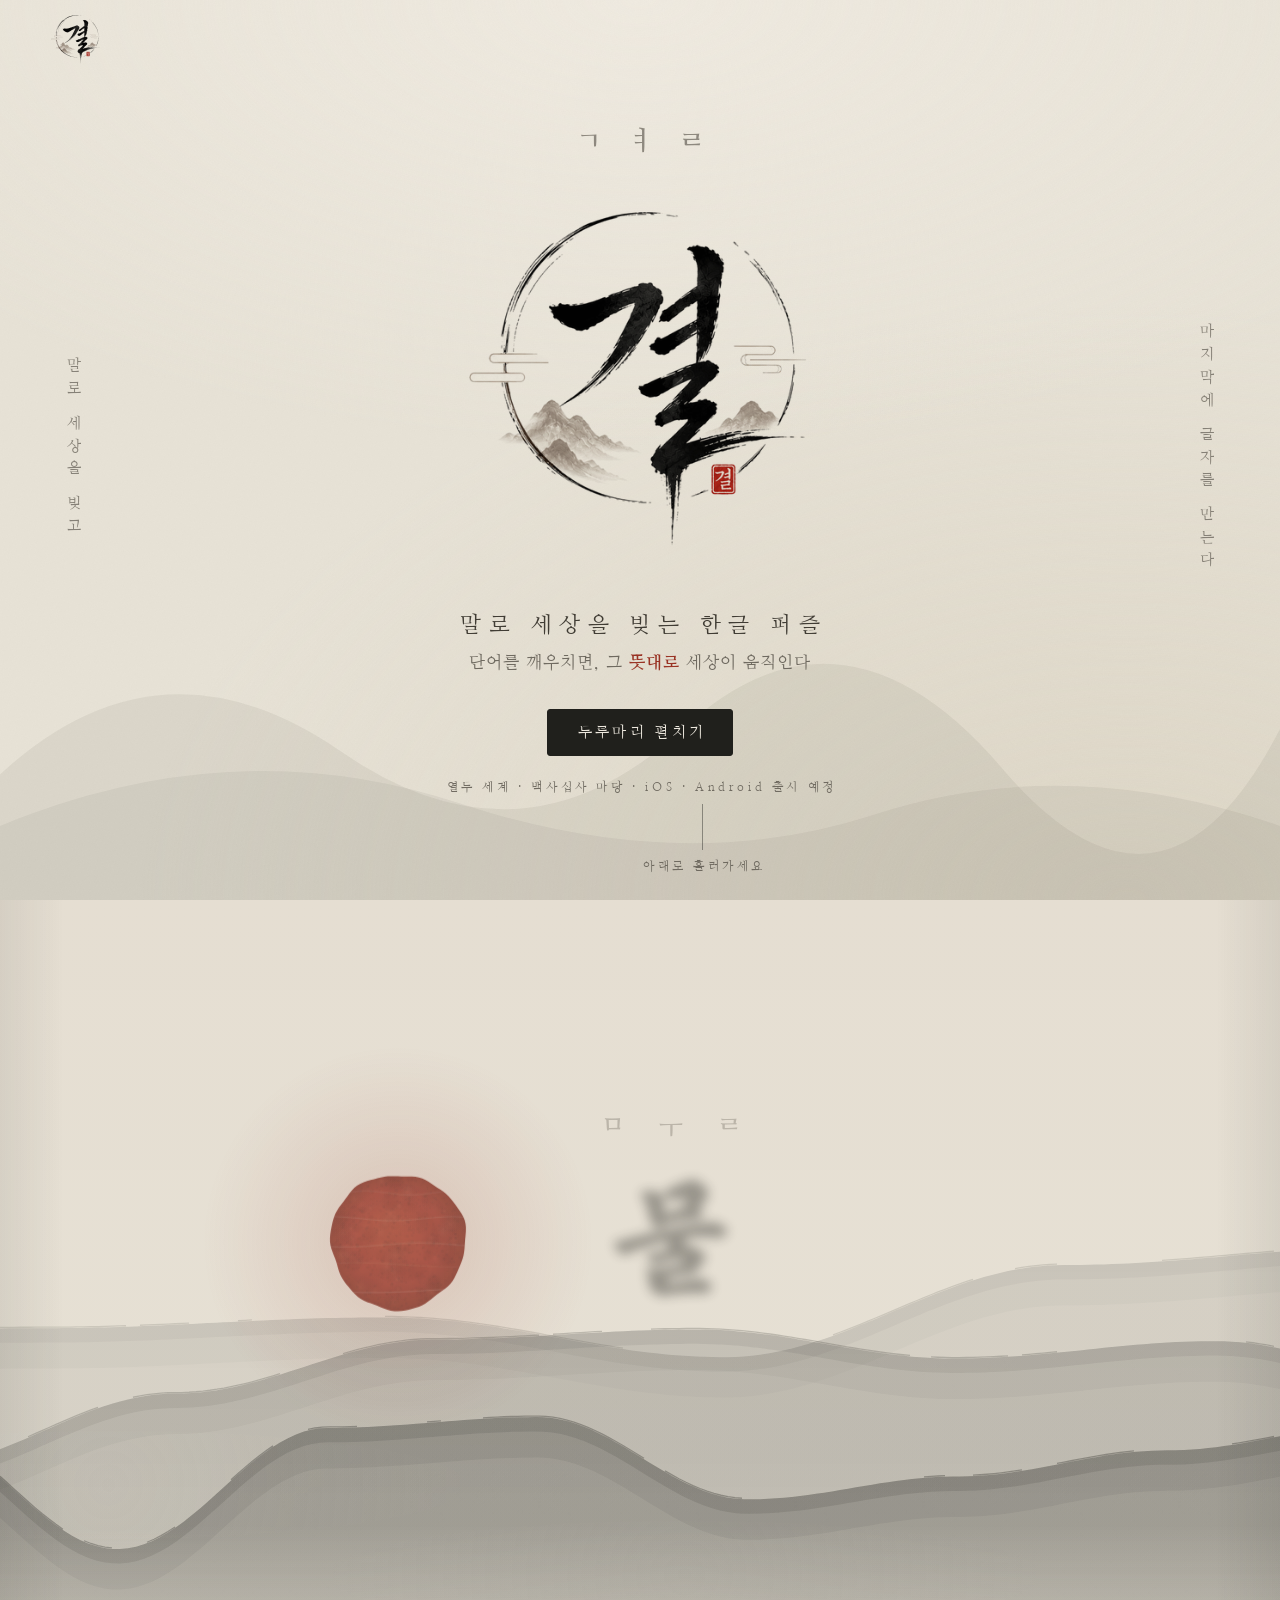
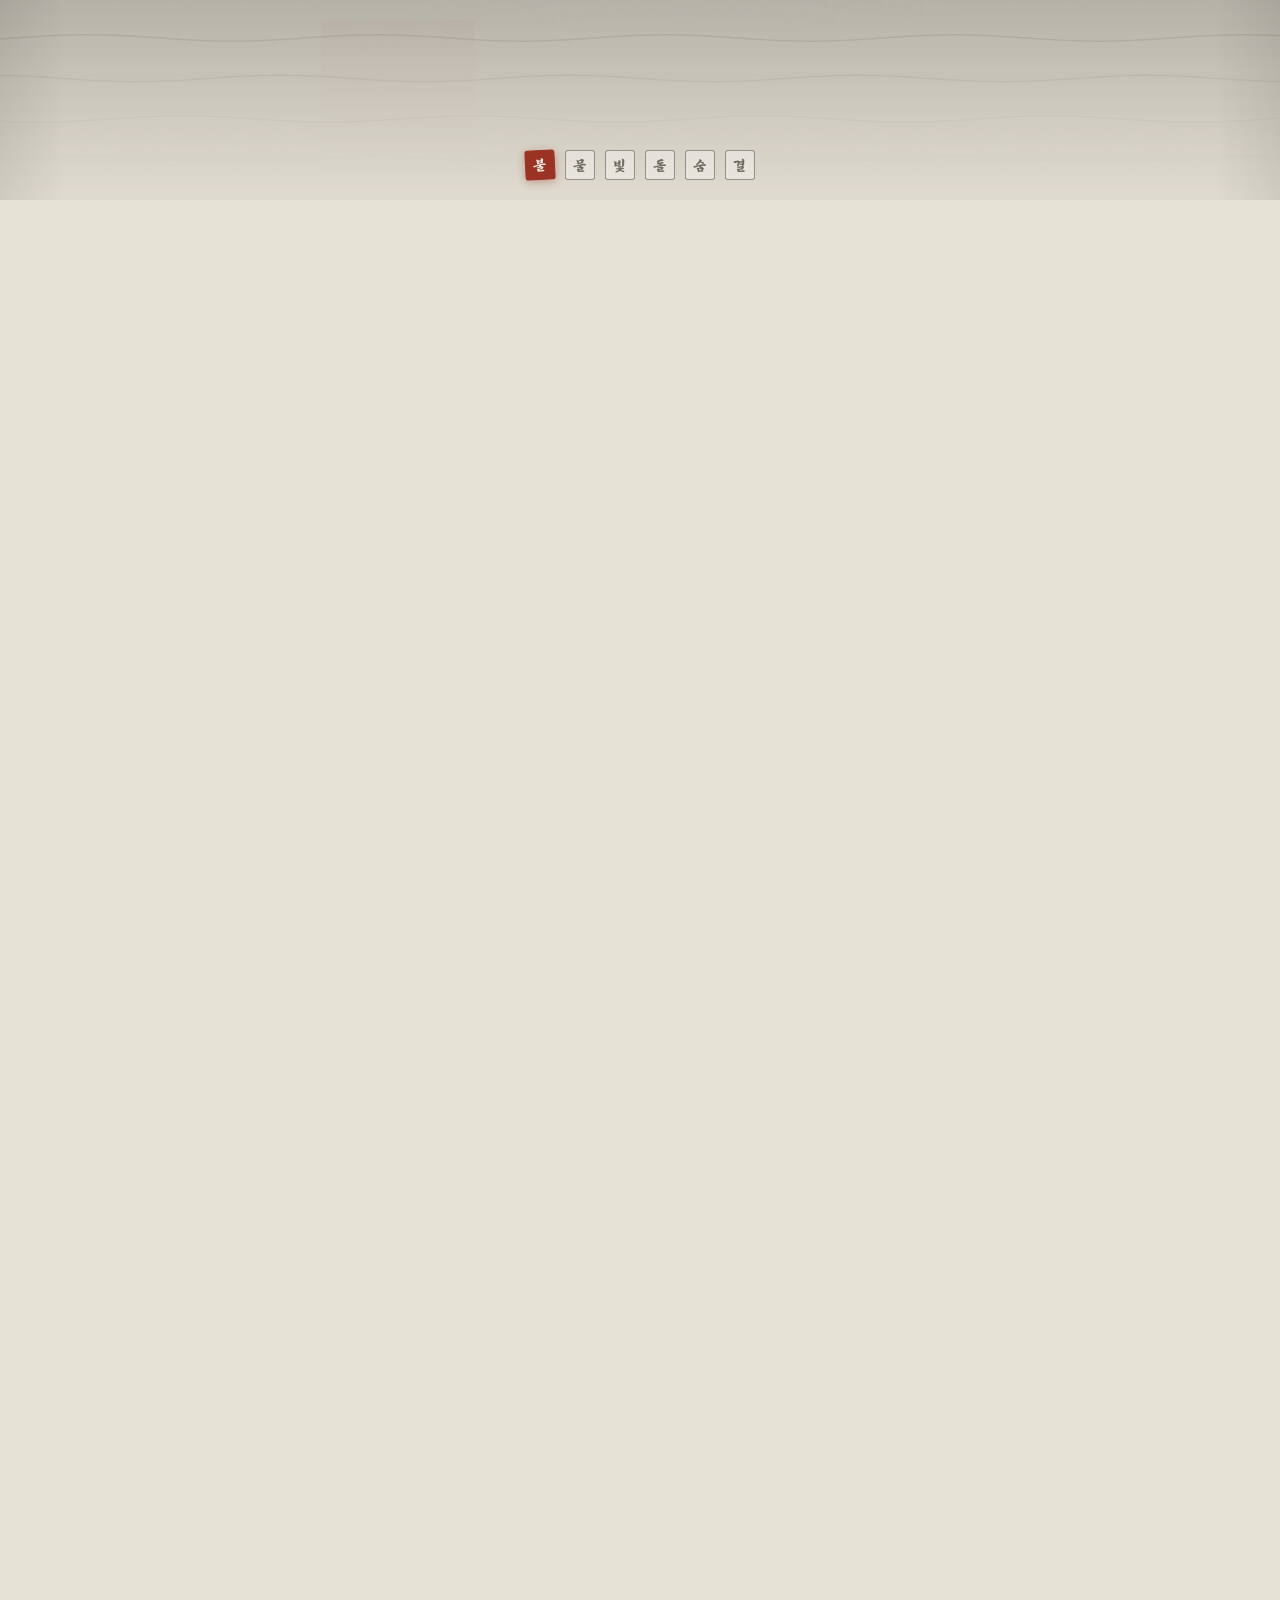
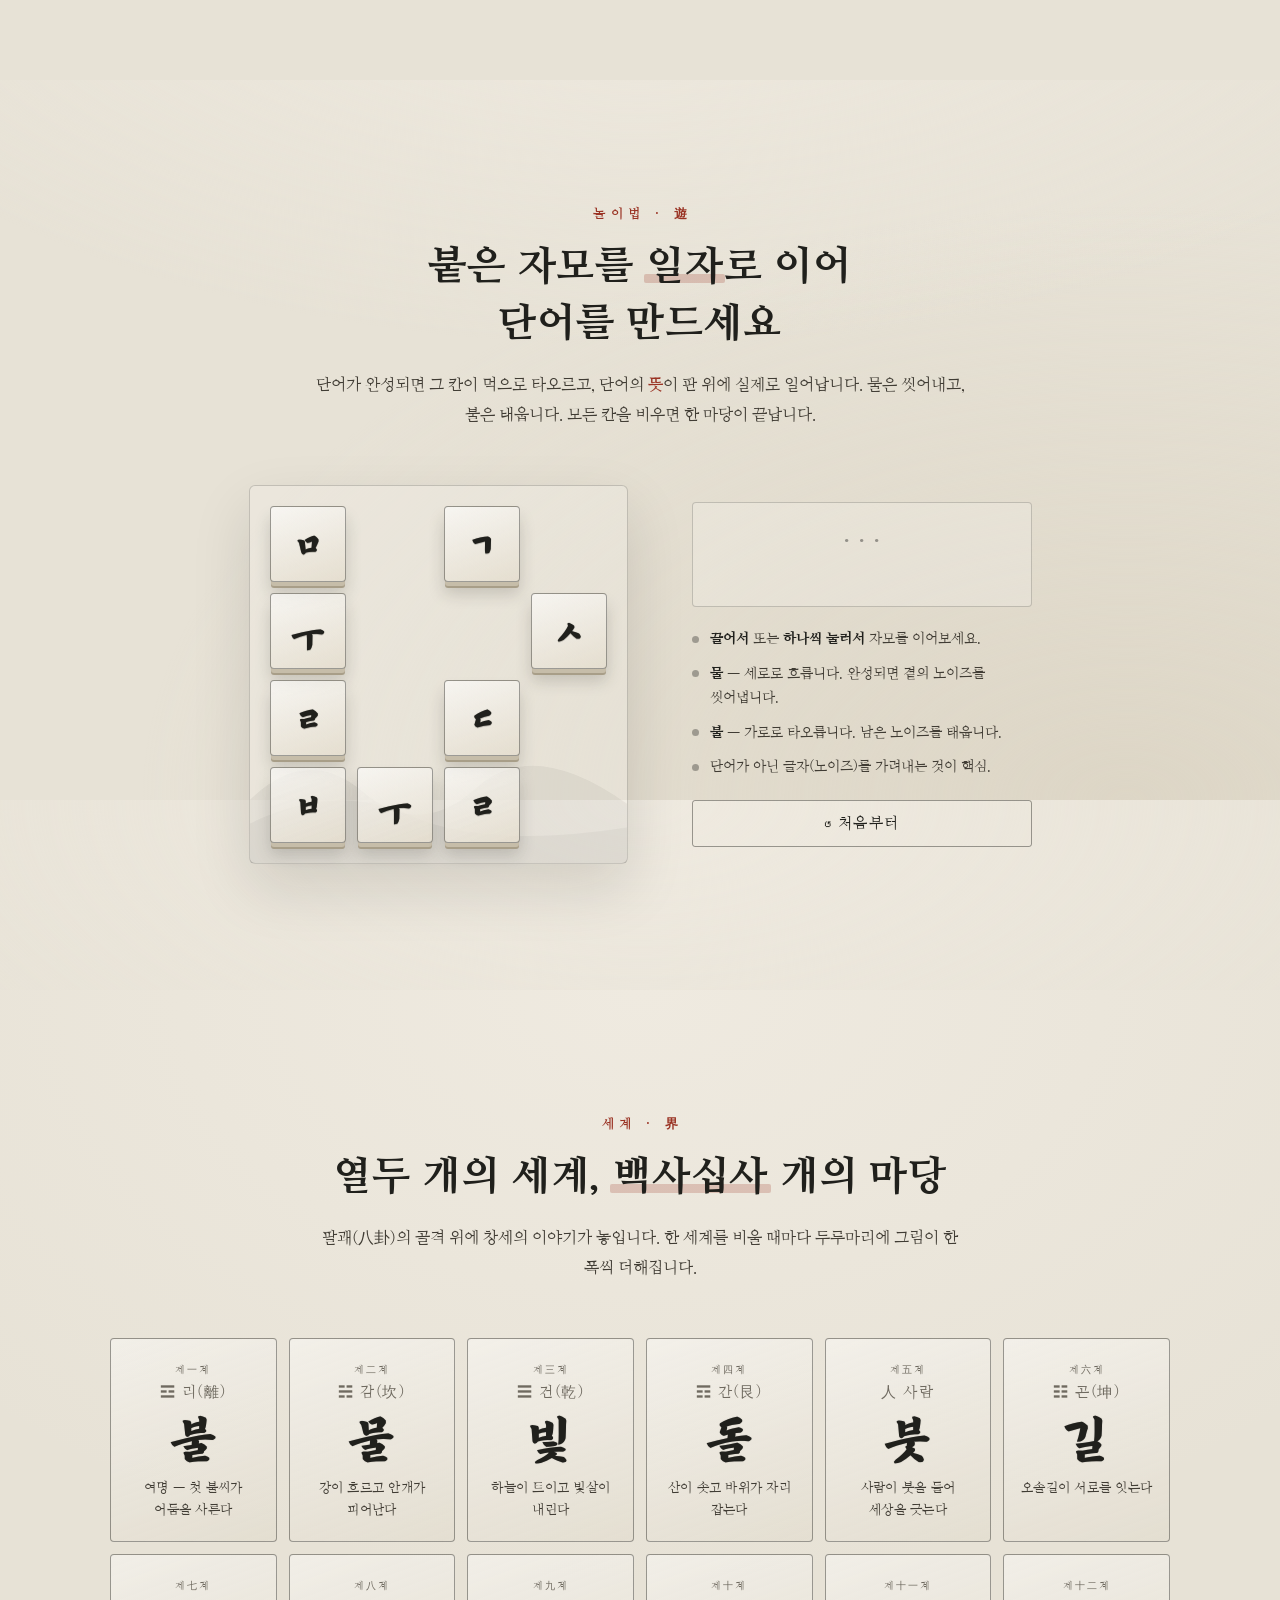
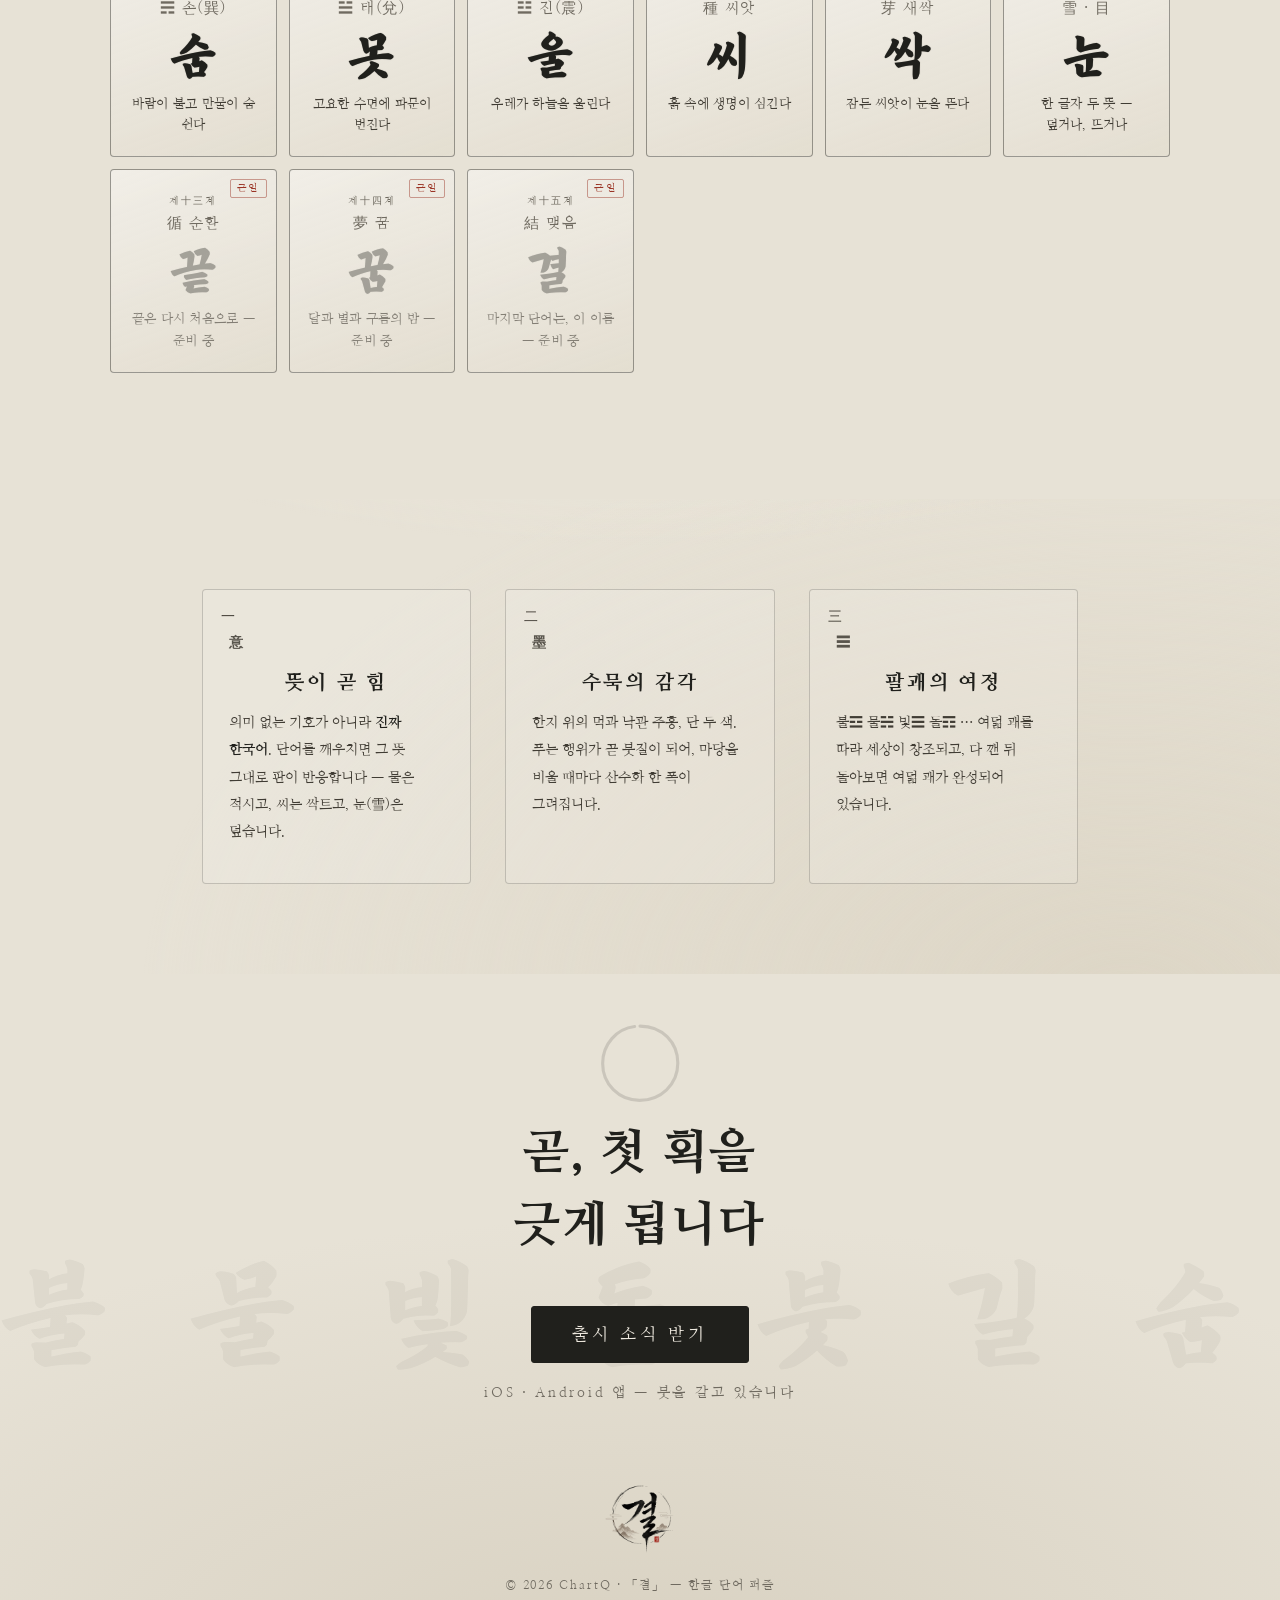
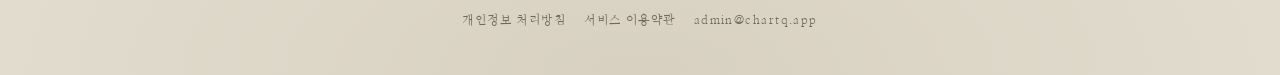
==== index.html @ 8c6512a0 "로고 전면 통일 + 데모 링크 제거 + 수묵 질감 캔버스 - 투명 배경 로고(logo-alpha.png, 흰배경 un-composite) 생성 — 경계선 완전 제거 - 내비·히어로" ====
<!doctype html>
<html lang="ko">
<head>
<meta charset="utf-8" />
<meta name="viewport" content="width=device-width, initial-scale=1, viewport-fit=cover" />
<meta name="theme-color" content="#e7e2d6" />
<title>결 — 말로 세상을 빚는 한글 퍼즐</title>
<meta name="description" content="한글 자모를 이어 단어를 만들고, 그 뜻대로 판을 비우는 수묵 퍼즐. 12개의 세계, 144개의 마당." />
<meta property="og:title" content="결 — 말로 세상을 빚는 한글 퍼즐" />
<meta property="og:description" content="말로 세상을 빚고, 마지막에 글자를 만든다. 수묵 두루마리 위의 한글 논리 퍼즐." />
<meta property="og:type" content="website" />
<meta property="og:url" content="https://kyul.chartq.app" />
<meta property="og:image" content="https://kyul.chartq.app/assets/logo.png" />
<link rel="icon" type="image/png" href="assets/favicon.png" />
<link rel="preload" href="assets/fonts/Dokrip.woff" as="font" type="font/woff" crossorigin />
<link rel="preconnect" href="https://fonts.googleapis.com" />
<link rel="preconnect" href="https://fonts.gstatic.com" crossorigin />
<link href="https://fonts.googleapis.com/css2?family=Nanum+Myeongjo:wght@400;700;800&display=swap" rel="stylesheet" />
<link rel="stylesheet" href="css/style.css" />
</head>
<body>

<!-- 붓 가장자리(갈필)·잉크 번짐 SVG 필터 -->
<svg width="0" height="0" style="position:absolute" aria-hidden="true">
  <filter id="brushEdge" x="-8%" y="-8%" width="116%" height="116%">
    <feTurbulence type="fractalNoise" baseFrequency="0.035" numOctaves="3" seed="7" result="n"/>
    <feDisplacementMap in="SourceGraphic" in2="n" scale="7"/>
  </filter>
  <filter id="inkBleed" x="-20%" y="-20%" width="140%" height="140%">
    <feTurbulence type="fractalNoise" baseFrequency="0.09" numOctaves="3" seed="4" result="n"/>
    <feDisplacementMap in="SourceGraphic" in2="n" scale="10"/>
  </filter>
  <filter id="inkSpread" x="-30%" y="-30%" width="160%" height="160%">
    <feTurbulence type="fractalNoise" baseFrequency="0.045" numOctaves="3" seed="11" result="n"/>
    <feDisplacementMap id="inkSpreadMap" in="SourceGraphic" in2="n" scale="0"/>
  </filter>
</svg>

<!-- 한지 섬유 질감 -->
<div class="grain" aria-hidden="true"></div>

<!-- 상단 내비 -->
<i class="nav-progress" id="navProgress" aria-hidden="true"></i>
<nav class="nav" id="nav">
  <a class="nav-logo" href="#top" aria-label="결 홈"><img src="assets/logo-alpha.png" alt="결" /></a>
</nav>

<!-- ─────────── 1. 서(序) — 히어로 ─────────── -->
<header class="hero" id="top">
  <div class="hero-layer hero-mtn" aria-hidden="true"></div>
  <p class="hero-side hero-side-l" aria-hidden="true">말로 세상을 빚고</p>
  <p class="hero-side hero-side-r" aria-hidden="true">마지막에 글자를 만든다</p>
  <div class="hero-inner">
    <p class="hero-jamo" aria-hidden="true">
      <span class="hj" data-d="1">ㄱ</span><span class="hj" data-d="2">ㅕ</span><span class="hj" data-d="3">ㄹ</span>
    </p>
    <h1 class="hero-title">
      <span class="sr-only">결 — 말로 세상을 빚는 한글 퍼즐</span>
      <img class="hero-logo" src="assets/logo-alpha.png" alt="" width="512" height="512" fetchpriority="high" />
    </h1>
    <p class="hero-sub">말로 세상을 빚는 한글 퍼즐</p>
    <p class="hero-line">단어를 깨우치면, 그 <em>뜻대로</em> 세상이 움직인다</p>
    <div class="hero-actions">
      <a class="btn btn-primary" href="#journey">두루마리 펼치기</a>
    </div>
    <p class="hero-stats">열두 세계 · 백사십사 마당 · iOS · Android 출시 예정</p>
  </div>
  <div class="scroll-hint" aria-hidden="true">
    <span class="scroll-hint-line"></span>
    <span class="scroll-hint-txt">아래로 흘러가세요</span>
  </div>
</header>

<!-- ─────────── 2. 두루마리 — 스크롤 스크럽 여정 ─────────── -->
<section class="journey" id="journey" aria-label="창세 두루마리">
  <div class="journey-stage">
    <canvas id="scrollCanvas"></canvas>
    <div class="journey-chapters">
      <!-- 각 장은 JS가 진행률에 따라 나타냈다 사라지게 한다 -->
      <div class="chapter" data-i="0">
        <p class="ch-jamo"><span>ㅂ</span><span>ㅜ</span><span>ㄹ</span></p>
        <p class="ch-word">불</p>
        <p class="ch-poem"><span>어둠뿐인 종이 위에</span><span>첫 불씨가 당겨졌다</span></p>
        <span class="seal ch-stamp">불</span>
      </div>
      <div class="chapter" data-i="1">
        <p class="ch-jamo"><span>ㅁ</span><span>ㅜ</span><span>ㄹ</span></p>
        <p class="ch-word">물</p>
        <p class="ch-poem"><span>강이 흐르고</span><span>안개가 골을 메웠다</span></p>
        <span class="seal ch-stamp">물</span>
      </div>
      <div class="chapter" data-i="2">
        <p class="ch-jamo"><span>ㅂ</span><span>ㅣ</span><span>ㅊ</span></p>
        <p class="ch-word">빛</p>
        <p class="ch-poem"><span>하늘이 트이고</span><span>빛살이 내려앉았다</span></p>
        <span class="seal ch-stamp">빛</span>
      </div>
      <div class="chapter" data-i="3">
        <p class="ch-jamo"><span>ㄷ</span><span>ㅗ</span><span>ㄹ</span></p>
        <p class="ch-word">돌</p>
        <p class="ch-poem"><span>산이 솟고</span><span>바위가 자리를 잡았다</span></p>
        <span class="seal ch-stamp">돌</span>
      </div>
      <div class="chapter" data-i="4">
        <p class="ch-jamo"><span>ㅅ</span><span>ㅜ</span><span>ㅁ</span></p>
        <p class="ch-word">숨</p>
        <p class="ch-poem"><span>바람이 불어</span><span>만물이 숨을 쉬었다</span></p>
        <span class="seal ch-stamp">숨</span>
      </div>
      <div class="chapter chapter-final" data-i="5">
        <p class="ch-jamo"><span>ㄱ</span><span>ㅕ</span><span>ㄹ</span></p>
        <p class="ch-word ch-word-logo"><img src="assets/logo-alpha.png" alt="결" /></p>
        <p class="ch-poem"><span>그리고 마지막에,</span><span>세상의 결이 글자가 되었다</span></p>
        <span class="seal ch-stamp">결</span>
      </div>
    </div>
    <div class="journey-progress" id="journeySeals" aria-hidden="true">
      <button class="jp-dot" data-i="0">불</button><button class="jp-dot" data-i="1">물</button><button class="jp-dot" data-i="2">빛</button><button class="jp-dot" data-i="3">돌</button><button class="jp-dot" data-i="4">숨</button><button class="jp-dot" data-i="5">결</button>
    </div>
  </div>
</section>

<!-- ─────────── 3. 놀이법 — 인터랙티브 데모 ─────────── -->
<section class="play" id="play">
  <div class="sec-head reveal">
    <p class="sec-kicker">놀이법 · 遊</p>
    <h2>붙은 자모를 <em>일자</em>로 이어<br/>단어를 만드세요</h2>
    <p class="sec-desc">단어가 완성되면 그 칸이 먹으로 타오르고, 단어의 <strong>뜻</strong>이 판 위에 실제로 일어납니다.
      물은 씻어내고, 불은 태웁니다. 모든 칸을 비우면 한 마당이 끝납니다.</p>
  </div>

  <div class="demo-wrap reveal">
    <div class="demo-board-frame">
      <div class="demo-board" id="demoBoard" role="group" aria-label="퍼즐 데모"></div>
      <div class="demo-clear" id="demoClear" hidden>
        <p class="demo-clear-syll">결</p>
        <p class="demo-clear-msg">한 마당 클리어</p>
        <span class="seal">결</span>
        <button class="btn" id="demoAgain">다시 놀기</button>
      </div>
    </div>
    <div class="demo-side">
      <div class="demo-composer">
        <p class="demo-path empty" id="demoPath">·&nbsp;·&nbsp;·</p>
        <p class="demo-meaning" id="demoMeaning">&nbsp;</p>
      </div>
      <ul class="demo-hints">
        <li><b>끌어서</b> 또는 <b>하나씩 눌러서</b> 자모를 이어보세요.</li>
        <li><b>물</b> — 세로로 흐릅니다. 완성되면 곁의 노이즈를 씻어냅니다.</li>
        <li><b>불</b> — 가로로 타오릅니다. 남은 노이즈를 태웁니다.</li>
        <li>단어가 아닌 글자(노이즈)를 가려내는 것이 핵심.</li>
      </ul>
      <button class="btn" id="demoReset">↺ 처음부터</button>
    </div>
  </div>
</section>

<!-- ─────────── 4. 세계 — 12월드 ─────────── -->
<section class="worlds" id="worlds">
  <div class="sec-head reveal">
    <p class="sec-kicker">세계 · 界</p>
    <h2>열두 개의 세계, <em>백사십사</em> 개의 마당</h2>
    <p class="sec-desc">팔괘(八卦)의 골격 위에 창세의 이야기가 놓입니다. 한 세계를 비울 때마다 두루마리에 그림이 한 폭씩 더해집니다.</p>
  </div>
  <div class="world-grid reveal" id="worldGrid"></div>
</section>

<!-- ─────────── 5. 결(結) — 세 기둥 ─────────── -->
<section class="pillars">
  <div class="pillar reveal">
    <p class="pillar-no">一</p>
    <p class="pillar-sym">意</p>
    <h3>뜻이 곧 힘</h3>
    <p>의미 없는 기호가 아니라 <b>진짜 한국어</b>. 단어를 깨우치면 그 뜻 그대로 판이 반응합니다 — 물은 적시고, 씨는 싹트고, 눈(雪)은 덮습니다.</p>
  </div>
  <div class="pillar reveal">
    <p class="pillar-no">二</p>
    <p class="pillar-sym">墨</p>
    <h3>수묵의 감각</h3>
    <p>한지 위의 먹과 낙관 주홍, 단 두 색. 푸는 행위가 곧 붓질이 되어, 마당을 비울 때마다 산수화 한 폭이 그려집니다.</p>
  </div>
  <div class="pillar reveal">
    <p class="pillar-no">三</p>
    <p class="pillar-sym">☰</p>
    <h3>팔괘의 여정</h3>
    <p>불☲ 물☵ 빛☰ 돌☶ … 여덟 괘를 따라 세상이 창조되고, 다 깬 뒤 돌아보면 여덟 괘가 완성되어 있습니다.</p>
  </div>
</section>

<!-- ─────────── 6. 종(終) — CTA ─────────── -->
<footer class="outro" id="outro">
  <div class="word-river" aria-hidden="true">
    <span>불 물 빛 돌 붓 길 숨 못 울 씨 싹 눈 끝 꿈 결&nbsp;</span><span>불 물 빛 돌 붓 길 숨 못 울 씨 싹 눈 끝 꿈 결&nbsp;</span>
  </div>
  <svg class="enso enso-sm" viewBox="0 0 200 200" aria-hidden="true">
    <path d="M100 18 C 150 18, 184 55, 184 100 C 184 148, 146 183, 99 183 C 53 183, 17 147, 17 101 C 17 58, 48 24, 88 19"
          fill="none" stroke="currentColor" stroke-width="7" stroke-linecap="round"/>
  </svg>
  <h2 class="outro-title reveal">곧, 첫 획을<br/>긋게 됩니다</h2>
  <div class="hero-actions reveal">
    <a class="btn btn-primary btn-big" href="mailto:admin@chartq.app">출시 소식 받기</a>
  </div>
  <p class="outro-soon reveal">iOS · Android 앱 — 붓을 갈고 있습니다</p>
  <div class="outro-foot">
    <img class="foot-logo" src="assets/logo-alpha.png" alt="결" />
    <p>© 2026 ChartQ · 「결」 — 한글 단어 퍼즐</p>
    <div class="legal-links">
      <a href="privacy.html">개인정보 처리방침</a>
      <a href="terms.html">서비스 이용약관</a>
      <a href="mailto:admin@chartq.app">admin@chartq.app</a>
    </div>
  </div>
</footer>

<script src="js/main.js"></script>
</body>
</html>
---- css/style.css ----
/* ─────────────────────────────────────────────
   「결」 랜딩 — 수묵 두루마리 v2
   팔레트: 한지 + 먹 + 낙관 주홍 (게임 정본과 동일)
   ───────────────────────────────────────────── */
/* 독립체(Dokrip) — 게임 정본 디스플레이·붓 타이포 (자모 등 미수록 글리프는 명조 폴백) */
@font-face{
  font-family:'Dokrip';
  src:url('../assets/fonts/Dokrip.woff') format('woff');
  font-weight:400 800;
  font-display:swap;
}
:root{
  --paper:#e7e2d6; --paper-hi:#efeae0; --paper-lo:#ddd6c6; --paper-deep:#d8d1c1;
  --ink:#20201c; --ink-soft:#403c34; --ink-faint:#6f6a60;
  --line:rgba(32,32,28,.20); --line-bold:rgba(32,32,28,.42);
  --seal:#9a3324;
  --tile-side:#c6bda9; --tile-side-dark:#a89e88;
  --serif:"Nanum Myeongjo","Batang","AppleMyungjo","Songti SC",serif;
  --brush:"Dokrip","Nanum Myeongjo","Batang",serif;
}
.sr-only{position:absolute; width:1px; height:1px; padding:0; margin:-1px; overflow:hidden; clip:rect(0 0 0 0); white-space:nowrap; border:0}

*{box-sizing:border-box;margin:0;padding:0}
html{scroll-behavior:smooth}
html,body{height:100%}
body{
  background:
    radial-gradient(130% 90% at 50% 0%, var(--paper-hi), transparent 55%),
    radial-gradient(140% 120% at 88% 100%, var(--paper-lo), transparent 55%),
    var(--paper);
  font-family:var(--serif); color:var(--ink);
  -webkit-font-smoothing:antialiased;
  overflow-x:hidden;
  word-break:keep-all;
}
::selection{background:var(--ink); color:var(--paper-hi)}
:focus-visible{outline:2px solid var(--seal); outline-offset:3px; border-radius:2px}

/* 한지 섬유 질감 — 전면 고정 오버레이 */
.grain{
  position:fixed; inset:0; z-index:80; pointer-events:none;
  opacity:.5; mix-blend-mode:multiply;
  background-image:url("data:image/svg+xml,%3Csvg xmlns='http://www.w3.org/2000/svg' width='220' height='220'%3E%3Cfilter id='n'%3E%3CfeTurbulence type='fractalNoise' baseFrequency='0.85' numOctaves='2'/%3E%3CfeColorMatrix type='saturate' values='0'/%3E%3C/filter%3E%3Crect width='220' height='220' filter='url(%23n)' opacity='0.055'/%3E%3C/svg%3E");
}

/* ── 공통 부품 ─────────────────────────── */
.seal{
  display:inline-flex; align-items:center; justify-content:center;
  width:46px; height:46px; background:var(--seal); color:var(--paper-hi);
  font-family:var(--brush); font-size:26px; font-weight:400; border-radius:4px;
  box-shadow:0 2px 8px rgba(154,51,36,.35);
  position:relative;
}
.seal::after{ /* 인주 눌림 자국 */
  content:''; position:absolute; inset:2px; border:1px solid rgba(239,234,224,.35); border-radius:2px;
}
.seal-sm{width:34px; height:34px; font-size:17px}

.btn{
  display:inline-flex; align-items:center; justify-content:center;
  font-family:var(--serif); font-size:15px; color:var(--ink);
  background:transparent; border:1px solid var(--line-bold);
  padding:13px 26px; border-radius:3px; cursor:pointer;
  text-decoration:none; letter-spacing:.08em;
  transition:background .18s, color .18s, transform .18s, box-shadow .18s;
  position:relative; overflow:hidden; isolation:isolate;
}
.btn::before{ /* 먹이 아래에서 차오르는 hover — 글자 밑, 배경 위 */
  content:''; position:absolute; inset:-1px; background:var(--ink); z-index:-1;
  transform:translateY(103%); transition:transform .32s cubic-bezier(.3,.6,.3,1);
}
.btn:hover{color:var(--paper-hi); border-color:var(--ink)}
.btn:hover::before{transform:translateY(0)}
.btn:active{transform:scale(.97)}
.btn-primary{background:var(--ink); color:var(--paper-hi); border-color:var(--ink); letter-spacing:.22em; padding-left:30px}
.btn-primary::before{background:var(--seal)}
.btn-primary:hover{border-color:var(--seal)}
.btn-big{font-size:17px; padding:17px 40px}

.enso{width:150px; height:150px; color:var(--ink); opacity:.09}
.enso-sm{width:90px; height:90px; opacity:.14}

/* 스크롤 리빌 — 먹이 스미듯 (지연은 --rd 로 스태거) */
.reveal{opacity:0; transform:translateY(28px) scale(.985); filter:blur(6px);
  transition:opacity 1s ease var(--rd,0s), transform 1s cubic-bezier(.2,.7,.25,1) var(--rd,0s), filter 1s ease var(--rd,0s)}
.reveal.in{opacity:1; transform:none; filter:blur(0)}

/* ── 내비 ─────────────────────────────── */
.nav-progress{position:fixed; top:0; left:0; height:2px; width:0; z-index:72;
  background:var(--seal); opacity:.75}
.nav{
  position:fixed; top:0; left:0; right:0; z-index:70;
  display:flex; align-items:center; justify-content:space-between;
  padding:8px clamp(18px,4vw,44px);
  transition:background .3s, box-shadow .3s, backdrop-filter .3s;
}
.nav.scrolled{background:rgba(239,234,224,.82); backdrop-filter:blur(8px); box-shadow:0 1px 0 var(--line)}
.nav-logo{display:flex; align-items:center; text-decoration:none; transition:transform .2s}
.nav-logo img{height:64px; width:auto; display:block}
.nav-logo:hover{transform:scale(1.06)}
.nav-links{display:flex; align-items:center; gap:clamp(14px,3vw,30px)}
.nav-links a{color:var(--ink-soft); text-decoration:none; font-size:14.5px; letter-spacing:.14em; padding:6px 2px; border-bottom:1px solid transparent; transition:color .18s,border-color .18s}
.nav-links a:hover{color:var(--ink); border-color:var(--line-bold)}
.nav-links .nav-cta{color:var(--seal); font-weight:700}
.nav-links .nav-cta:hover{border-color:var(--seal)}

/* ── 1. 히어로 ────────────────────────── */
.hero{
  position:relative; min-height:100svh;
  display:flex; flex-direction:column; align-items:center; justify-content:center;
  text-align:center; padding:90px 20px 70px; overflow:hidden;
}
.hero-mtn{
  position:absolute; inset:auto 0 0 0; height:38%;
  background-image:url("data:image/svg+xml,%3Csvg xmlns='http://www.w3.org/2000/svg' viewBox='0 0 1200 300' preserveAspectRatio='none'%3E%3Cpath d='M0 300 L0 190 Q150 60 320 170 T640 150 T940 185 T1200 150 L1200 300 Z' fill='%2320201c' fill-opacity='0.06'/%3E%3Cpath d='M0 300 L0 235 Q220 150 430 215 T820 225 T1200 235 L1200 300 Z' fill='%2320201c' fill-opacity='0.05'/%3E%3C/svg%3E");
  background-size:100% 100%; pointer-events:none;
  will-change:transform;
}
/* 공식 로고 — 투명 배경(logo-alpha), 먹이 스며 번지는 리빌 */
.hero-logo{
  display:block; width:clamp(250px,44vw,440px); height:auto;
  user-select:none; -webkit-user-drag:none;
  animation:logo-soak 1.9s cubic-bezier(.25,.6,.3,1) .7s both;
  -webkit-mask-image:radial-gradient(circle at 50% 46%, #000 58%, transparent 74%);
          mask-image:radial-gradient(circle at 50% 46%, #000 58%, transparent 74%);
  -webkit-mask-repeat:no-repeat;         mask-repeat:no-repeat;
  -webkit-mask-position:center;          mask-position:center;
  -webkit-mask-size:250% 250%;           mask-size:250% 250%;
}
@keyframes logo-soak{ /* 먹이 종이에 스며 번지듯 */
  0%{opacity:0; filter:blur(14px) contrast(.7); -webkit-mask-size:0% 0%; mask-size:0% 0%; transform:scale(.92)}
  45%{opacity:1}
  70%{filter:blur(2px) contrast(1)}
  100%{opacity:1; filter:blur(0) contrast(1); -webkit-mask-size:250% 250%; mask-size:250% 250%; transform:scale(1)}
}

/* 세로쓰기 곁글 — 전통 서책의 협주(夾註) */
.hero-side{
  position:absolute; top:50%; transform:translateY(-50%); z-index:2;
  writing-mode:vertical-rl; font-size:clamp(12px,1.4vw,15px);
  letter-spacing:.52em; color:var(--ink-faint); opacity:0;
}
.hero-side-l{left:clamp(16px,5vw,64px); animation:side-in 1.4s ease 2.6s both}
.hero-side-r{right:clamp(16px,5vw,64px); animation:side-in 1.4s ease 2.9s both}
@keyframes side-in{from{opacity:0; transform:translateY(calc(-50% + 20px))} to{opacity:.8; transform:translateY(-50%)}}

/* z-index 를 주면 stacking context 가 생겨 로고의 multiply 블렌드가 한지 배경에 닿지 못한다 */
.hero-inner{position:relative; display:flex; flex-direction:column; align-items:center; gap:14px}
.hero-jamo{display:flex; gap:26px; font-size:clamp(20px,3vw,26px); color:var(--ink-faint); font-weight:700; height:30px}
.hj{opacity:0; animation:hj-in .7s cubic-bezier(.2,.7,.25,1) forwards}
.hj[data-d="1"]{animation-delay:.15s}
.hj[data-d="2"]{animation-delay:.4s}
.hj[data-d="3"]{animation-delay:.65s}
@keyframes hj-in{from{opacity:0; transform:translateY(-16px); filter:blur(4px)} to{opacity:.75; transform:none; filter:blur(0)}}

.hero-title{line-height:0; margin:-6px 0}
.hero-sub{font-size:clamp(17px,2.6vw,22px); letter-spacing:.34em; padding-left:.34em; color:var(--ink-soft);
  animation:fade-up .9s ease 1.7s both}
.hero-line{font-size:clamp(14px,2vw,16.5px); color:var(--ink-faint); letter-spacing:.06em; animation:fade-up .9s ease 2s both}
.hero-line em{font-style:normal; color:var(--seal); font-weight:700}
.hero-actions{display:flex; gap:12px; margin-top:22px; flex-wrap:wrap; justify-content:center; animation:fade-up .9s ease 2.3s both}
.hero-stats{font-size:12px; letter-spacing:.3em; padding-left:.3em; color:var(--ink-faint); margin-top:10px;
  animation:fade-up .9s ease 2.6s both}
@keyframes fade-up{from{opacity:0; transform:translateY(14px)} to{opacity:1; transform:none}}

@keyframes seal-stamp{from{opacity:0; transform:scale(2.4) rotate(-8deg)} 70%{opacity:1; transform:scale(.94)} to{opacity:1; transform:scale(1) rotate(-3deg)}}

.scroll-hint{position:absolute; bottom:26px; left:50%; transform:translateX(-50%);
  display:flex; flex-direction:column; align-items:center; gap:10px; z-index:2; animation:fade-up 1s ease 3.1s both}
.scroll-hint-line{width:1px; height:46px; background:var(--line-bold); position:relative; overflow:hidden}
.scroll-hint-line::after{content:''; position:absolute; left:0; top:-40%; width:100%; height:40%;
  background:var(--ink); animation:hint-flow 2s ease-in-out infinite}
@keyframes hint-flow{to{top:110%}}
.scroll-hint-txt{font-size:11.5px; letter-spacing:.3em; padding-left:.3em; color:var(--ink-faint)}

/* 붓끝 자국 — 히어로 포인터 궤적 */
.ink-dot{position:fixed; z-index:60; pointer-events:none; border-radius:50%;
  background:radial-gradient(circle at 42% 38%, rgba(44,43,37,.5), rgba(24,24,15,.28) 60%, transparent 75%);
  transform:translate(-50%,-50%); mix-blend-mode:multiply;
  filter:url(#inkBleed);
  animation:dot-dry 1s ease-out forwards}
@keyframes dot-dry{from{opacity:.8; filter:blur(1px)} to{opacity:0; filter:blur(4px); transform:translate(-50%,-58%) scale(1.5)}}

/* ── 2. 두루마리 여정 ─────────────────── */
.journey{position:relative; height:620vh; background:var(--paper)}
.journey-stage{position:sticky; top:0; height:100svh; overflow:hidden}
#scrollCanvas{position:absolute; inset:0; width:100%; height:100%; display:block}
/* 두루마리 좌우 말림 그림자 */
.journey-stage::before,.journey-stage::after{
  content:''; position:absolute; top:0; bottom:0; width:clamp(24px,5vw,70px); z-index:3; pointer-events:none;
}
.journey-stage::before{left:0; background:linear-gradient(90deg, rgba(32,32,28,.08), transparent)}
.journey-stage::after{right:0; background:linear-gradient(-90deg, rgba(32,32,28,.08), transparent)}

.journey-chapters{position:absolute; inset:0; pointer-events:none; z-index:2}
.chapter{
  position:absolute; left:50%; top:43%; transform:translate(-50%,-50%);
  text-align:center; width:min(560px,86vw);
  opacity:0; visibility:hidden;
}
.ch-jamo{display:flex; justify-content:center; font-size:clamp(19px,2.6vw,25px); font-weight:700; color:var(--ink-faint); height:32px}
.ch-jamo span{display:inline-block}
.ch-word{font-family:var(--brush); font-size:clamp(90px,15vw,160px); font-weight:400; line-height:1.12;
  text-shadow:0 0 1px rgba(32,32,28,.4), 1px 1px 0 rgba(32,32,28,.15)}
.ch-poem{margin-top:14px; font-size:clamp(14.5px,2vw,17.5px); line-height:1.9; color:var(--ink-soft); letter-spacing:.05em}
.ch-poem span{display:block}
.ch-stamp{margin-top:22px; width:40px; height:40px; font-size:20px; transform:rotate(-3deg)}
.ch-word-logo{line-height:0}
.ch-word-logo img{width:clamp(230px,38vw,390px); height:auto}
.chapter-final .ch-stamp{display:none}   /* 로고 안에 낙관이 이미 있다 */

/* 낙관 진행 도장 — 지나온 장이 붉게 찍힌다 */
.journey-progress{position:absolute; left:50%; bottom:20px; transform:translateX(-50%); z-index:4;
  display:flex; gap:10px; pointer-events:auto}
.jp-dot{
  width:30px; height:30px; display:flex; align-items:center; justify-content:center;
  font-family:var(--brush); font-size:15px; font-weight:400; color:var(--ink-faint);
  background:rgba(255,255,255,.35); border:1px solid var(--line-bold); border-radius:3px;
  cursor:pointer; transition:all .3s cubic-bezier(.2,.7,.3,1.3);
}
.jp-dot:hover{transform:translateY(-2px)}
.jp-dot.on{background:var(--seal); color:var(--paper-hi); border-color:var(--seal);
  box-shadow:0 2px 8px rgba(154,51,36,.4); transform:rotate(-3deg)}

/* ── 섹션 공통 헤더 ────────────────────── */
section{position:relative}
.play,.worlds{padding:clamp(90px,14vh,150px) clamp(20px,6vw,72px)}
.sec-head{max-width:660px; margin:0 auto 54px; text-align:center}
.sec-kicker{font-size:12.5px; letter-spacing:.44em; padding-left:.44em; color:var(--seal); font-weight:700; margin-bottom:16px}
.sec-head h2{font-size:clamp(27px,4.6vw,40px); font-weight:800; line-height:1.42; letter-spacing:.02em}
.sec-head h2 em{font-style:normal; position:relative; white-space:nowrap}
.sec-head h2 em::after{content:''; position:absolute; left:-2%; right:-2%; bottom:4px; height:9px;
  background:rgba(154,51,36,.22); z-index:-1; border-radius:2px}
.sec-desc{margin-top:18px; font-size:15.5px; line-height:1.95; color:var(--ink-soft)}
.sec-desc strong{color:var(--seal)}

/* ── 3. 데모 — 2.5D 한지 타일 ─────────── */
.demo-wrap{display:flex; gap:clamp(26px,5vw,64px); align-items:center; justify-content:center; flex-wrap:wrap; max-width:980px; margin:0 auto}
.demo-board-frame{position:relative; padding:20px; border-radius:6px;
  background:
    url("data:image/svg+xml,%3Csvg xmlns='http://www.w3.org/2000/svg' viewBox='0 0 400 160' preserveAspectRatio='none'%3E%3Cpath d='M0 160 L0 96 Q60 40 120 88 T240 84 T400 100 L400 160 Z' fill='%2320201c' fill-opacity='0.05'/%3E%3Cpath d='M0 160 L0 120 Q90 78 170 112 T400 124 L400 160 Z' fill='%2320201c' fill-opacity='0.04'/%3E%3C/svg%3E") no-repeat bottom / 100% 42%,
    rgba(255,255,255,.16);
  border:1px solid var(--line);
  box-shadow:0 24px 60px rgba(20,16,8,.12)}
.demo-board{display:grid; grid-template-columns:repeat(4, var(--dcell,72px)); gap:11px; --dcell:clamp(56px,13vw,76px);
  touch-action:none}
.dcell{
  width:var(--dcell); height:var(--dcell); position:relative;
  display:flex; align-items:center; justify-content:center; user-select:none;
  -webkit-tap-highlight-color:transparent; border:1px solid transparent; border-radius:4px;
  font-family:var(--brush); font-size:calc(var(--dcell)*.5); font-weight:700; color:var(--ink);
  text-shadow:0 0 1px rgba(32,32,28,.4), .5px .5px 0 rgba(32,32,28,.18);
}
/* 타일은 두께를 가진다 — LOK식 2.5D (상면 + 아랫면 두 단) */
.dcell.glyph{
  background:linear-gradient(160deg, rgba(255,255,255,.62), rgba(228,221,206,.9));
  border-color:var(--line-bold); cursor:pointer;
  box-shadow:
    0 5px 0 -1px var(--tile-side),
    0 7px 0 -1px var(--tile-side-dark),
    0 12px 16px rgba(32,32,28,.18);
  transition:transform .12s, box-shadow .12s;
}
.dcell.glyph:hover{transform:translateY(-2px);
  box-shadow:0 7px 0 -1px var(--tile-side), 0 9px 0 -1px var(--tile-side-dark), 0 15px 18px rgba(32,32,28,.2)}
.dcell.sel{
  border-color:var(--seal); transform:translateY(3px);
  box-shadow:0 0 0 2px rgba(154,51,36,.55) inset,
    0 2px 0 -1px var(--tile-side), 0 4px 0 -1px var(--tile-side-dark), 0 6px 10px rgba(32,32,28,.15) !important;
}
.dcell .ord{position:absolute; top:3px; left:6px; font-size:11px; color:var(--seal); font-weight:700; text-shadow:none}
.dcell.ink{
  cursor:default; color:transparent; border-color:transparent;
  background:radial-gradient(60% 60% at 42% 38%, #2c2b25, #18180f 70%, #0c0c07);
  box-shadow:0 0 10px rgba(20,18,10,.35), 0 0 18px 5px rgba(24,22,12,.22), 0 1px 2px rgba(0,0,0,.3);
  border-radius:46% 54% 52% 48% / 50% 46% 54% 50%;   /* 젖은 먹 방울의 불규칙 윤곽 */
  filter:url(#inkBleed);
  animation:cell-bloom .55s cubic-bezier(.2,.7,.25,1) both;
}
@keyframes cell-bloom{from{transform:scale(.28) translateY(0); filter:url(#inkBleed) blur(2.5px); opacity:0}
  62%{transform:scale(1.12) translateY(3px); filter:url(#inkBleed) blur(.7px); opacity:1}
  to{transform:scale(1) translateY(4px); filter:url(#inkBleed) blur(0); opacity:1}}
.dcell.shake{animation:cell-shake .3s ease}
@keyframes cell-shake{0%,100%{transform:translateX(0)} 30%{transform:translateX(-4px)} 60%{transform:translateX(4px)}}

.demo-clear{position:absolute; inset:0; z-index:5; border-radius:6px;
  background:rgba(231,226,214,.92); backdrop-filter:blur(3px);
  display:flex; flex-direction:column; align-items:center; justify-content:center; gap:12px;
  animation:fade .45s ease both}
@keyframes fade{from{opacity:0} to{opacity:1}}
.demo-clear[hidden]{display:none}
.demo-clear-syll{font-family:var(--brush); font-size:70px; font-weight:400}
.demo-clear-msg{font-size:14px; letter-spacing:.3em; padding-left:.3em; color:var(--ink-soft)}
.demo-clear .seal{animation:seal-stamp .5s cubic-bezier(.2,.7,.3,1.4) .4s both}

.demo-side{display:flex; flex-direction:column; gap:20px; width:min(340px,90vw)}
.demo-composer{text-align:center; padding:18px 12px; border:1px solid var(--line); border-radius:4px; background:rgba(255,255,255,.18)}
.demo-path{font-family:var(--brush); font-size:40px; font-weight:400; line-height:1; min-height:42px}
.demo-path.empty{color:var(--line-bold); font-size:26px; padding-top:7px}
.demo-meaning{margin-top:8px; font-size:13px; color:var(--seal); letter-spacing:.12em; min-height:17px}
.demo-hints{list-style:none; display:flex; flex-direction:column; gap:10px}
.demo-hints li{font-size:14px; line-height:1.75; color:var(--ink-soft); padding-left:18px; position:relative}
.demo-hints li::before{content:''; position:absolute; left:0; top:.62em; width:7px; height:7px; border-radius:50%; background:var(--ink); opacity:.35}
.demo-hints b{color:var(--ink); font-weight:800}

/* ── 4. 세계 그리드 ───────────────────── */
.worlds{background:
  radial-gradient(120% 90% at 50% 0%, var(--paper-hi), transparent 60%),
  var(--paper)}
.world-grid{display:grid; grid-template-columns:repeat(auto-fit,minmax(150px,1fr)); gap:12px; max-width:1060px; margin:0 auto}
.wcard{
  position:relative; padding:24px 16px 20px; text-align:center;
  background:linear-gradient(160deg,rgba(255,255,255,.42),rgba(221,214,198,.3));
  border:1px solid var(--line-bold); border-radius:4px; cursor:default; overflow:hidden;
  transition:transform .25s cubic-bezier(.2,.7,.25,1), box-shadow .25s;
}
.wcard::before{ /* 먹 번짐 — hover 시 차오른다 */
  content:''; position:absolute; left:50%; top:58%; width:20px; height:20px;
  border-radius:46% 54% 52% 48% / 50% 46% 54% 50%;
  background:radial-gradient(60% 60% at 42% 38%, #2c2b25, #18180f 70%, #0c0c07);
  filter:url(#inkBleed);
  transform:translate(-50%,-50%) scale(0); transition:transform .5s cubic-bezier(.3,.6,.3,1); z-index:0;
}
.wcard:hover{transform:translateY(-4px); box-shadow:0 14px 28px rgba(32,32,28,.16)}
.wcard:hover::before{transform:translate(-50%,-50%) scale(16)}
.wcard>*{position:relative; z-index:1; transition:color .35s}
.wcard .w-no{font-size:10px; letter-spacing:.2em; color:var(--ink-faint); margin-bottom:6px}
.wcard .w-gua{font-size:15px; color:var(--ink-faint); letter-spacing:.1em; height:20px}
.wcard .w-word{font-family:var(--brush); font-size:52px; font-weight:400; line-height:1.25; margin:2px 0 8px;
  text-shadow:0 0 1px rgba(32,32,28,.35)}
.wcard .w-desc{font-size:12.5px; line-height:1.7; color:var(--ink-soft); letter-spacing:.02em}
.wcard:hover .w-word{color:var(--paper-hi); text-shadow:none}
.wcard:hover .w-no,.wcard:hover .w-gua{color:rgba(239,234,224,.6)}
.wcard:hover .w-desc{color:rgba(239,234,224,.75)}
.wcard.locked .w-word{opacity:.35}
.wcard.locked .w-desc{opacity:.6}
.wcard .w-soon{position:absolute; top:9px; right:9px; z-index:1; font-size:10px; letter-spacing:.14em;
  color:var(--seal); border:1px solid rgba(154,51,36,.45); border-radius:2px; padding:2px 6px}

/* ── 5. 세 기둥 ───────────────────────── */
.pillars{display:grid; grid-template-columns:repeat(auto-fit,minmax(250px,1fr)); gap:clamp(18px,3vw,34px);
  max-width:1020px; margin:0 auto; padding:clamp(70px,10vh,120px) clamp(20px,6vw,72px)}
.pillar{position:relative; text-align:center; padding:40px 26px 36px; border:1px solid var(--line); border-radius:4px;
  background:rgba(255,255,255,.14); transition:transform .3s, box-shadow .3s}
.pillar:hover{transform:translateY(-5px); box-shadow:0 18px 36px rgba(32,32,28,.12)}
.pillar-no{position:absolute; top:14px; left:18px; font-size:13px; color:var(--ink-faint); letter-spacing:.2em}
.pillar-sym{font-size:44px; color:var(--seal); opacity:.85; margin-bottom:14px; font-weight:700}
.pillar h3{font-size:20px; font-weight:800; letter-spacing:.14em; margin-bottom:14px}
.pillar p{font-size:14px; line-height:1.95; color:var(--ink-soft); text-align:left}
.pillar p b{color:var(--ink)}

/* ── 6. 종 — CTA ─────────────────────── */
.outro{
  position:relative; text-align:center; padding:clamp(110px,16vh,170px) 20px 46px;
  display:flex; flex-direction:column; align-items:center; gap:22px; overflow:hidden;
  background:
    radial-gradient(120% 100% at 50% 100%, var(--paper-deep), transparent 65%),
    var(--paper);
}
/* 15단어의 강 — 창세의 단어들이 뒤로 흐른다 */
.word-river{
  position:absolute; top:50%; left:0; transform:translateY(-58%);
  white-space:nowrap; font-family:var(--brush); font-size:clamp(70px,11vw,120px); font-weight:400;
  color:rgba(32,32,28,.045); letter-spacing:.2em; pointer-events:none;
  display:flex; width:max-content;
  animation:river 70s linear infinite;
}
@keyframes river{to{transform:translateY(-58%) translateX(-50%)}}
.outro-title{font-size:clamp(30px,5.4vw,48px); font-weight:800; line-height:1.5; letter-spacing:.03em; position:relative}
.outro-soon{font-size:13.5px; letter-spacing:.2em; color:var(--ink-faint); position:relative}
.outro-foot{margin-top:52px; display:flex; flex-direction:column; align-items:center; gap:14px; position:relative}
.foot-logo{width:88px; height:auto}
.outro-foot p{font-size:12px; letter-spacing:.16em; color:var(--ink-faint)}
.outro .enso-sm{position:absolute; top:44px; left:50%; transform:translateX(-50%)}
.outro .hero-actions{position:relative}

/* 클릭 먹 파문 — 번진 가장자리 */
.ink-ripple{
  position:fixed; z-index:75; pointer-events:none; border-radius:50%;
  border:2px solid rgba(32,32,28,.4); transform:translate(-50%,-50%) scale(0);
  animation:ripple .7s ease-out forwards; mix-blend-mode:multiply;
  filter:url(#inkBleed);
}
@keyframes ripple{to{transform:translate(-50%,-50%) scale(1); opacity:0}}

/* 먹 튐 — 단어가 탈 때 사방으로 */
.ink-splat{
  position:absolute; z-index:6; pointer-events:none; mix-blend-mode:multiply;
  background:radial-gradient(circle at 44% 40%, #2c2b25, #18180f 65%, transparent 78%);
  filter:url(#inkBleed);
  animation:splat .6s cubic-bezier(.15,.7,.3,1) forwards;
}
@keyframes splat{
  from{opacity:.9; transform:translate(0,0) scale(.3)}
  to{opacity:0; transform:translate(var(--sx,0), var(--sy,0)) scale(1)}
}

/* ── 법적 문서 페이지 (개인정보·약관) ── */
.doc{max-width:760px; margin:0 auto; padding:120px clamp(20px,5vw,40px) 80px}
.doc-head{text-align:center; margin-bottom:56px}
.doc-head .doc-logo{width:120px; height:auto; margin-bottom:14px}
.doc-head h1{font-size:clamp(26px,4.5vw,36px); font-weight:800; letter-spacing:.06em}
.doc-head .doc-meta{margin-top:14px; font-size:13px; color:var(--ink-faint); letter-spacing:.1em}
.doc h2{font-size:19px; font-weight:800; margin:46px 0 14px; padding-left:14px; position:relative; letter-spacing:.02em}
.doc h2::before{content:''; position:absolute; left:0; top:.18em; bottom:.18em; width:4px; background:var(--seal); border-radius:2px}
.doc p,.doc li{font-size:14.5px; line-height:1.95; color:var(--ink-soft)}
.doc p{margin:0 0 12px}
.doc ul,.doc ol{margin:0 0 12px; padding-left:22px}
.doc li{margin-bottom:6px}
.doc strong{color:var(--ink)}
.doc table{width:100%; border-collapse:collapse; margin:8px 0 16px; font-size:13.5px}
.doc th,.doc td{border:1px solid var(--line-bold); padding:9px 12px; text-align:left; line-height:1.7; color:var(--ink-soft)}
.doc th{background:rgba(32,32,28,.05); color:var(--ink); font-weight:700; letter-spacing:.04em}
.doc-foot{margin-top:64px; padding-top:28px; border-top:1px solid var(--line); text-align:center}
.doc-foot p{font-size:12.5px; color:var(--ink-faint); letter-spacing:.08em}
.doc-foot .btn{margin-top:16px}
.legal-links{display:flex; gap:18px; justify-content:center; margin-top:6px}
.legal-links a{font-size:12px; letter-spacing:.12em; color:var(--ink-faint); text-decoration:none; border-bottom:1px solid transparent; transition:color .18s,border-color .18s}
.legal-links a:hover{color:var(--ink); border-color:var(--line-bold)}

/* ── 반응형·접근성 ────────────────────── */
@media (max-width:760px){
  .hero-side{display:none}
}
@media (max-width:640px){
  .nav-links a:not(.nav-cta){display:none}
  .hero-seal{right:18px; bottom:110px; width:38px; height:38px; font-size:19px}
  .demo-wrap{gap:30px}
  .jp-dot{width:26px; height:26px; font-size:11px}
}
@media (prefers-reduced-motion:reduce){
  html{scroll-behavior:auto}
  *,*::before,*::after{animation-duration:.01s !important; animation-delay:0s !important; transition-duration:.01s !important}
  .reveal{opacity:1; transform:none; filter:none}
  .word-river{animation:none}
}
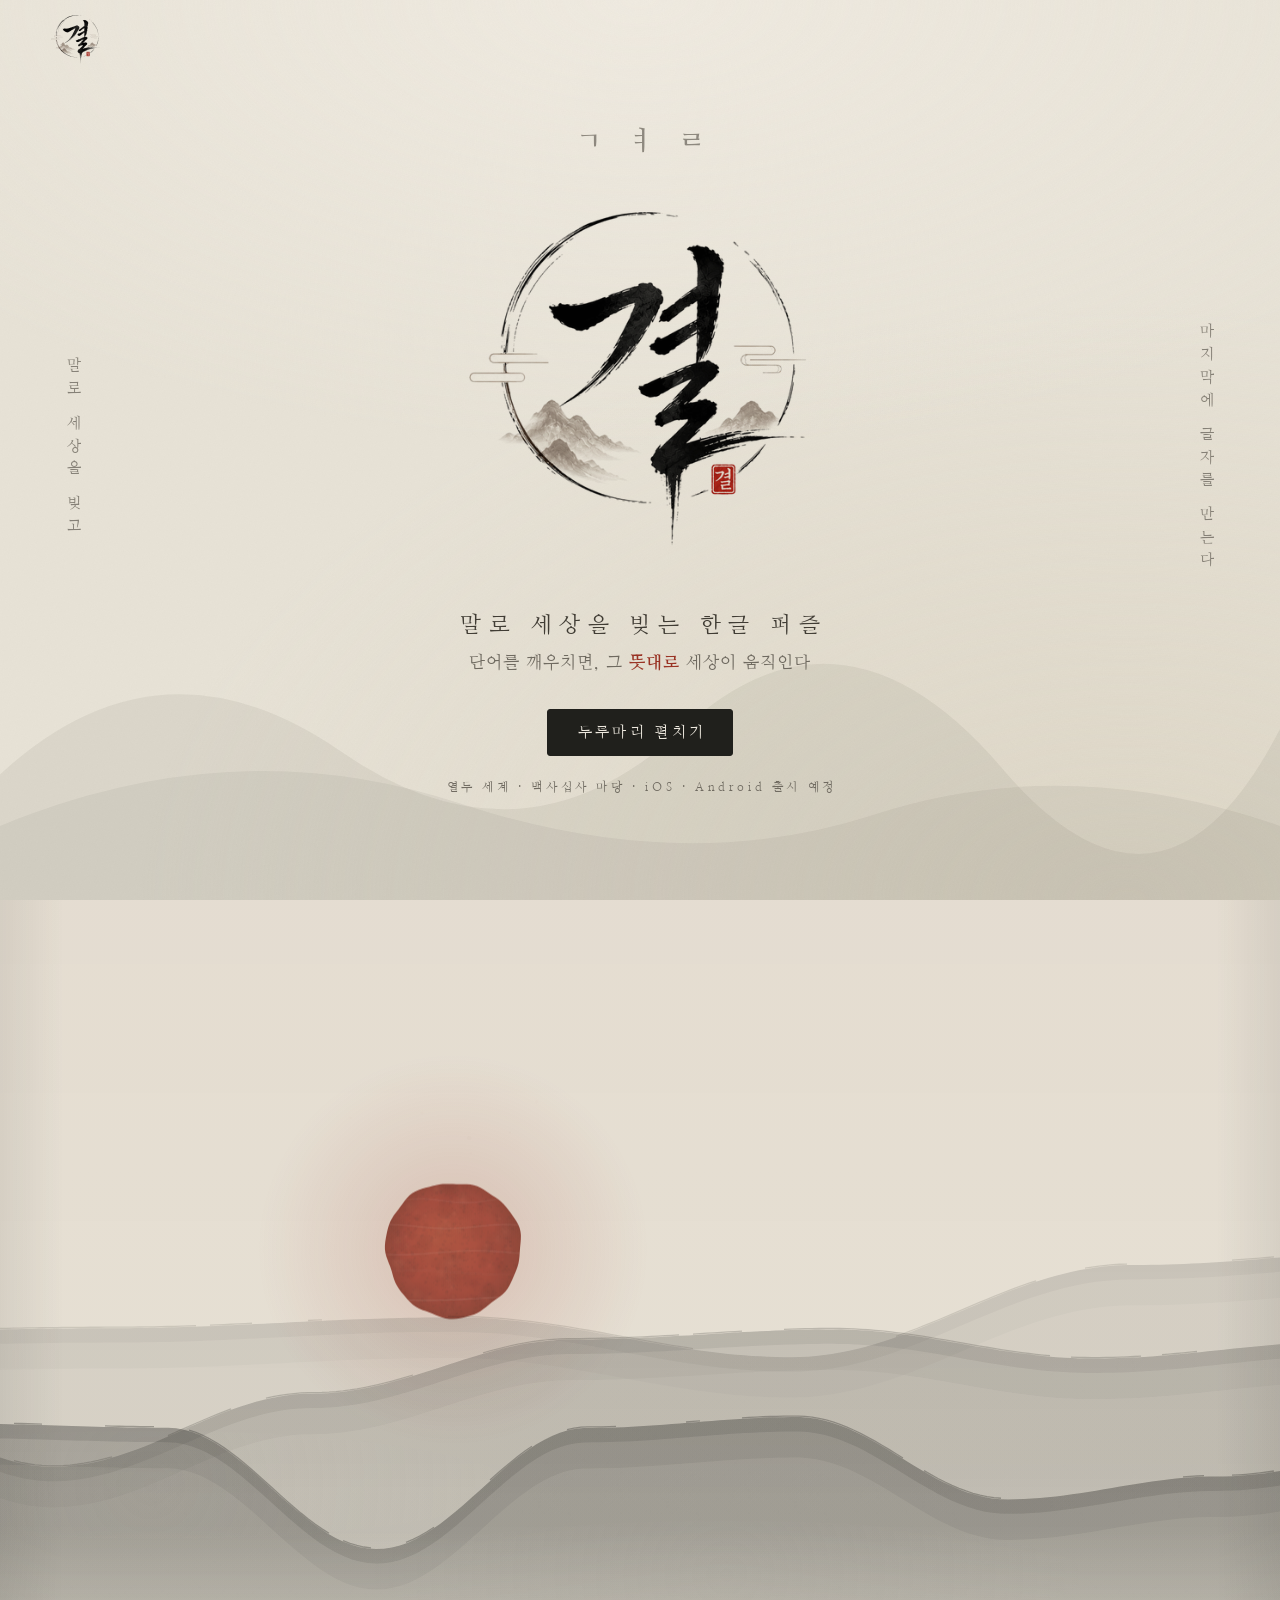
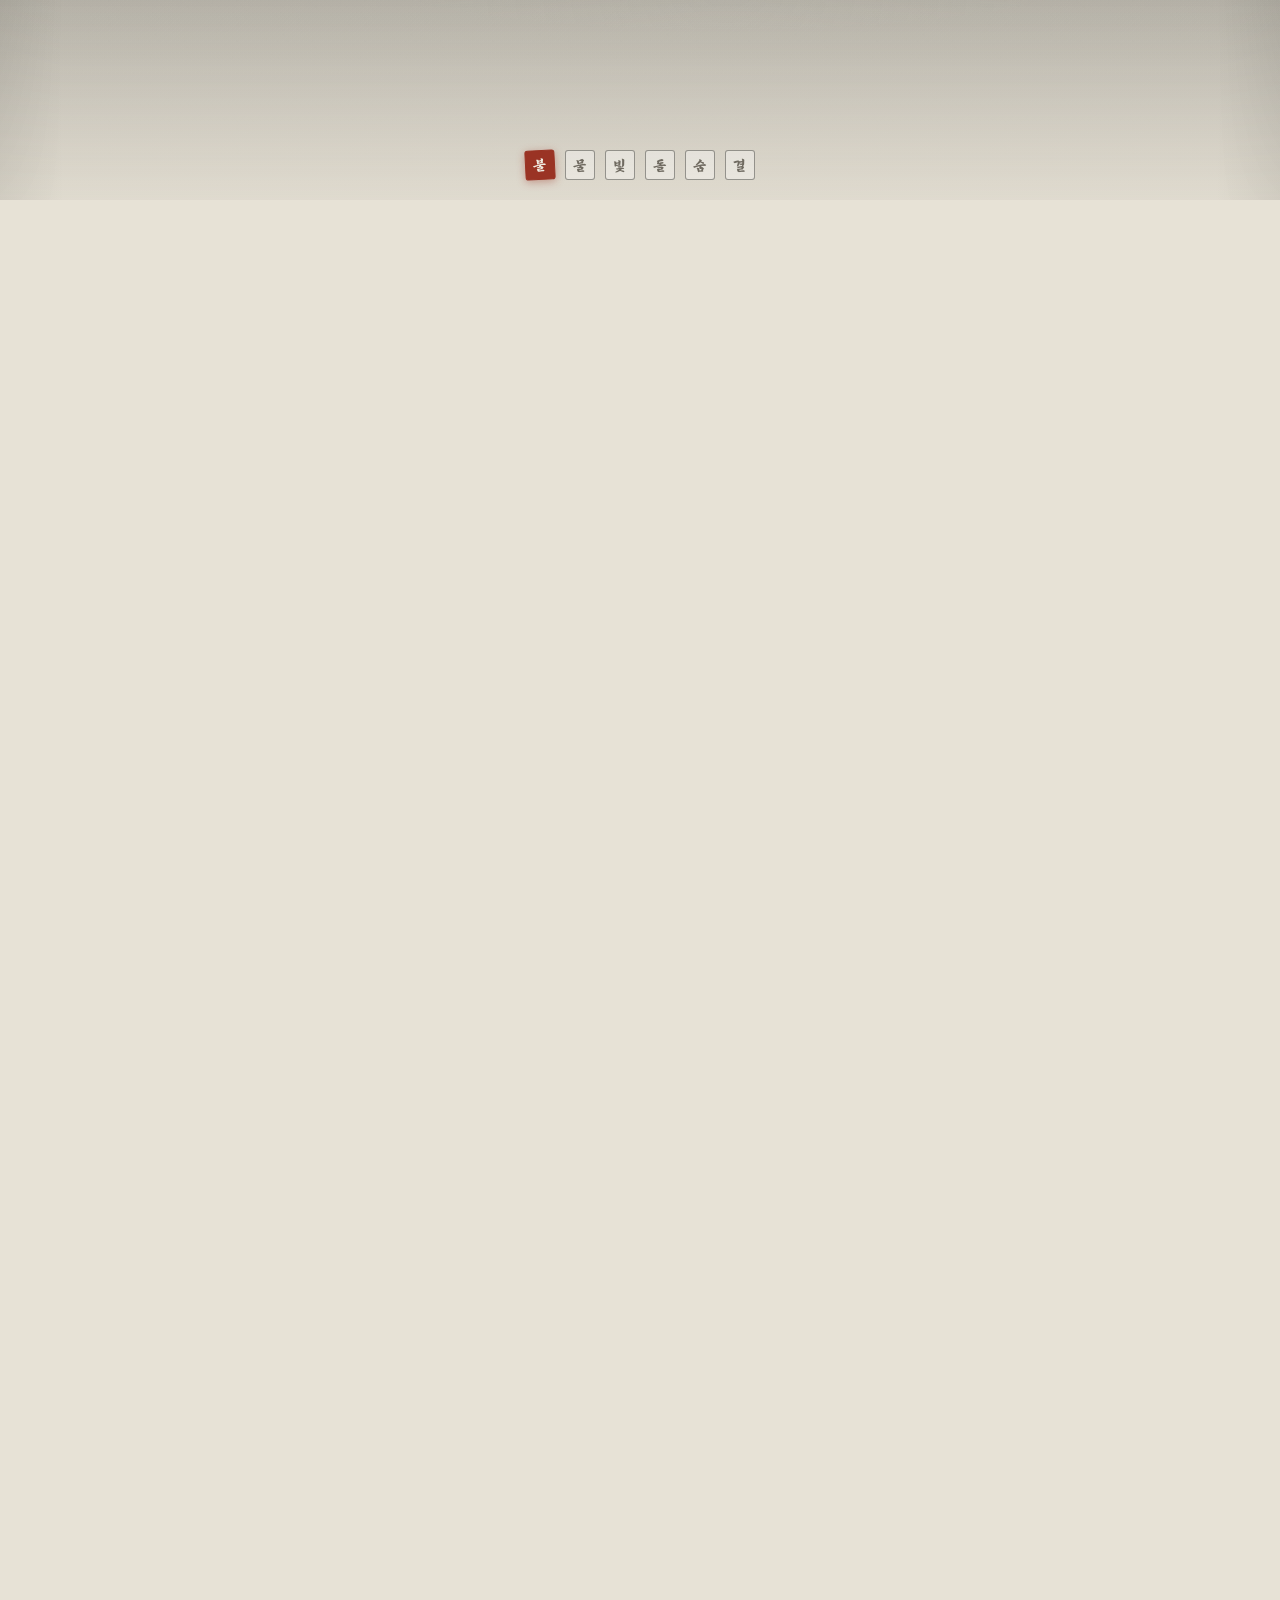
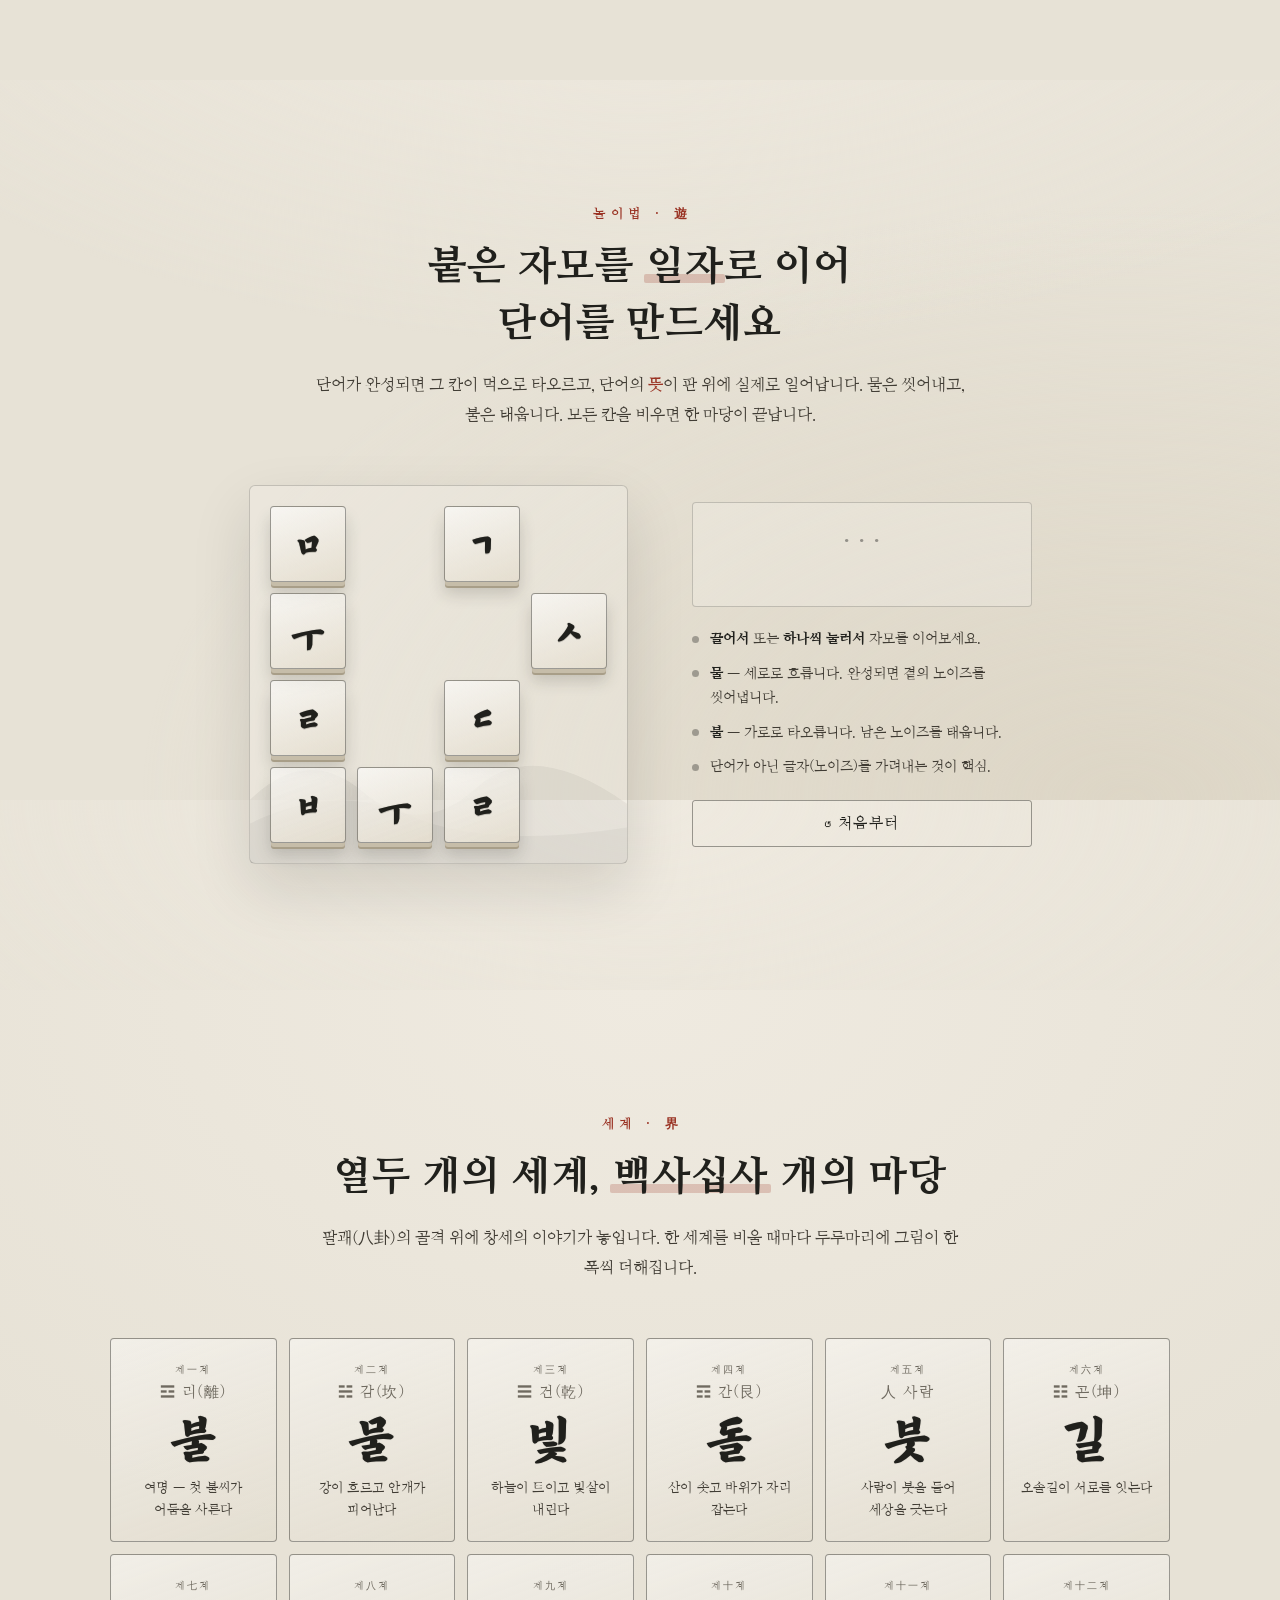
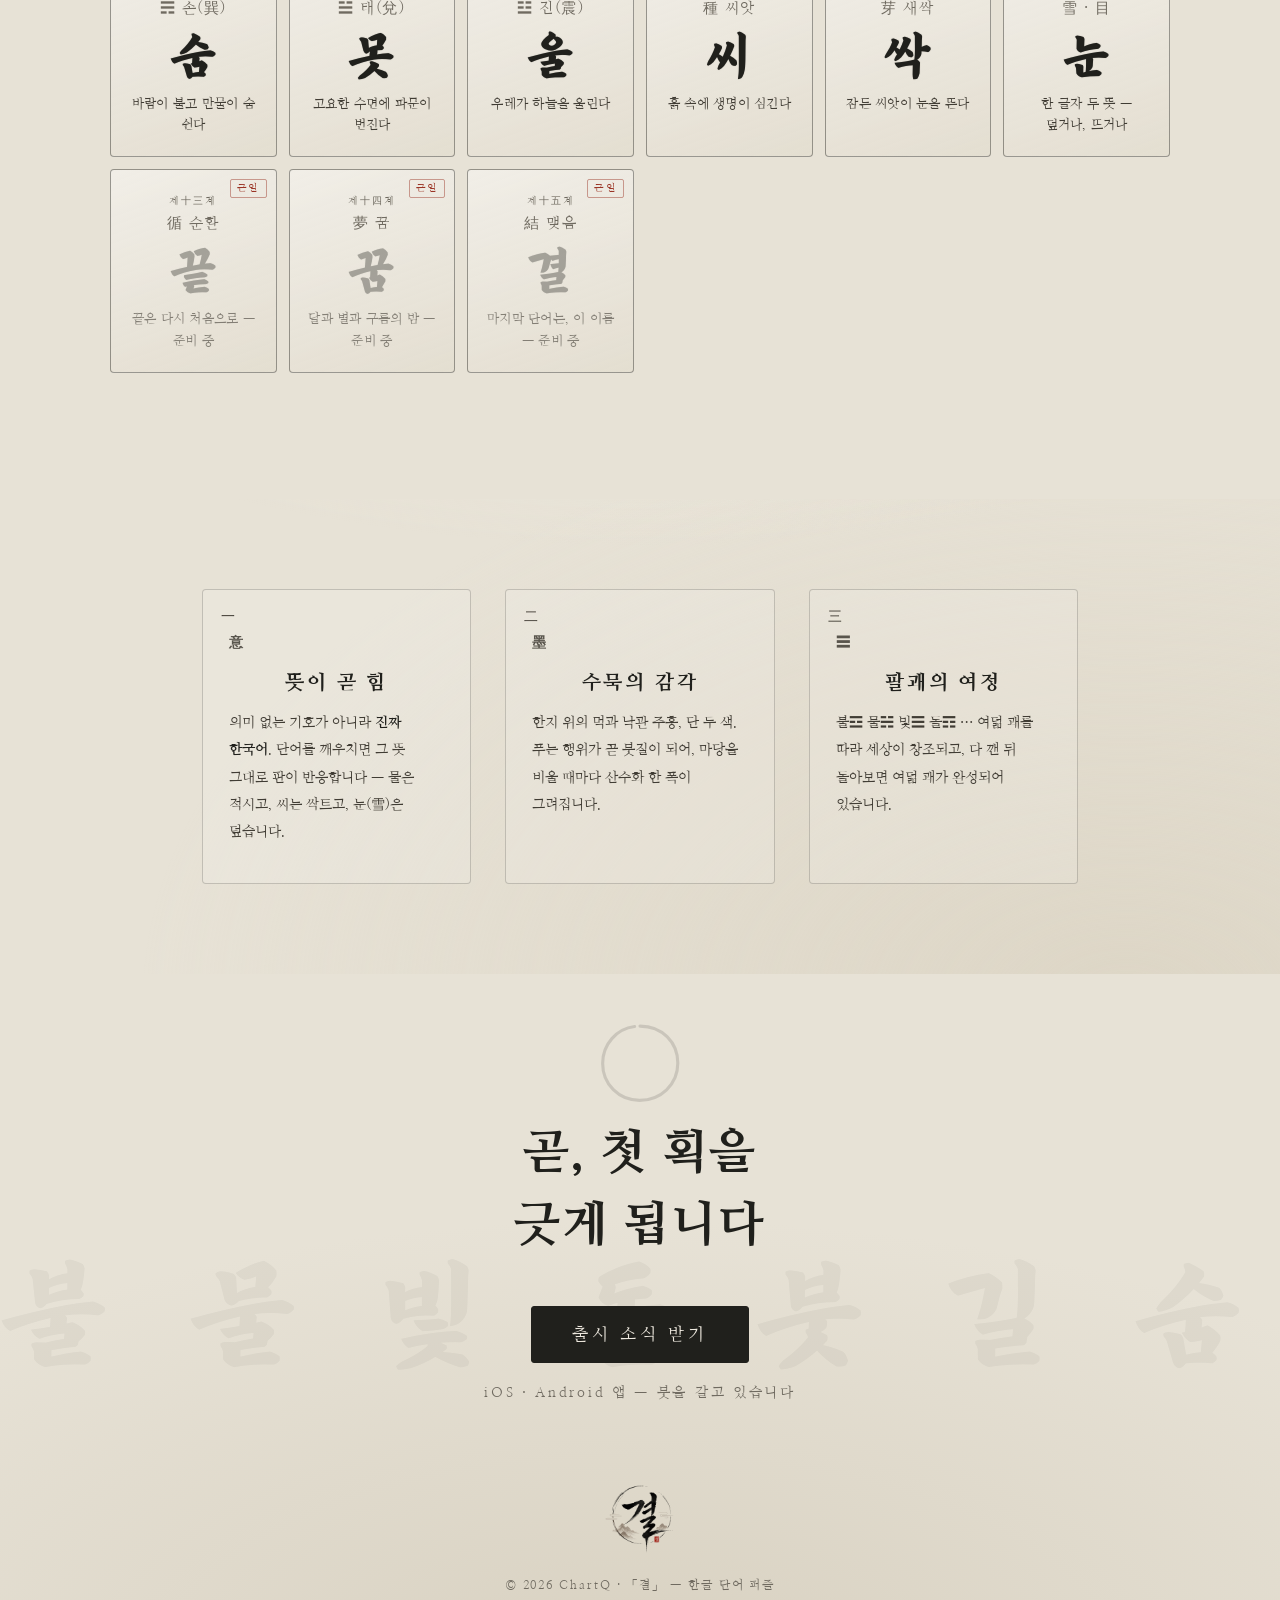
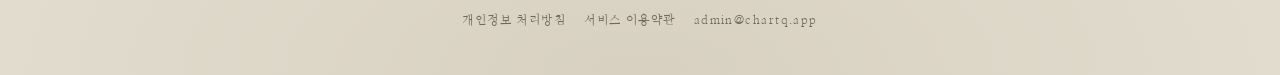
==== commit dbe96a71: "히어로 스크롤 힌트 제거 — 통계·산 실루엣과 겹침 Co-Authored-By: Claude Fable 5 <noreply@anthropic.com>" ====
--- a/index.html
+++ b/index.html
@@ -65,10 +65,6 @@
     </div>
     <p class="hero-stats">열두 세계 · 백사십사 마당 · iOS · Android 출시 예정</p>
   </div>
-  <div class="scroll-hint" aria-hidden="true">
-    <span class="scroll-hint-line"></span>
-    <span class="scroll-hint-txt">아래로 흘러가세요</span>
-  </div>
 </header>
 
 <!-- ─────────── 2. 두루마리 — 스크롤 스크럽 여정 ─────────── -->
--- a/css/style.css
+++ b/css/style.css
@@ -164,14 +164,6 @@
 @keyframes fade-up{from{opacity:0; transform:translateY(14px)} to{opacity:1; transform:none}}
 
 @keyframes seal-stamp{from{opacity:0; transform:scale(2.4) rotate(-8deg)} 70%{opacity:1; transform:scale(.94)} to{opacity:1; transform:scale(1) rotate(-3deg)}}
-
-.scroll-hint{position:absolute; bottom:26px; left:50%; transform:translateX(-50%);
-  display:flex; flex-direction:column; align-items:center; gap:10px; z-index:2; animation:fade-up 1s ease 3.1s both}
-.scroll-hint-line{width:1px; height:46px; background:var(--line-bold); position:relative; overflow:hidden}
-.scroll-hint-line::after{content:''; position:absolute; left:0; top:-40%; width:100%; height:40%;
-  background:var(--ink); animation:hint-flow 2s ease-in-out infinite}
-@keyframes hint-flow{to{top:110%}}
-.scroll-hint-txt{font-size:11.5px; letter-spacing:.3em; padding-left:.3em; color:var(--ink-faint)}
 
 /* 붓끝 자국 — 히어로 포인터 궤적 */
 .ink-dot{position:fixed; z-index:60; pointer-events:none; border-radius:50%;
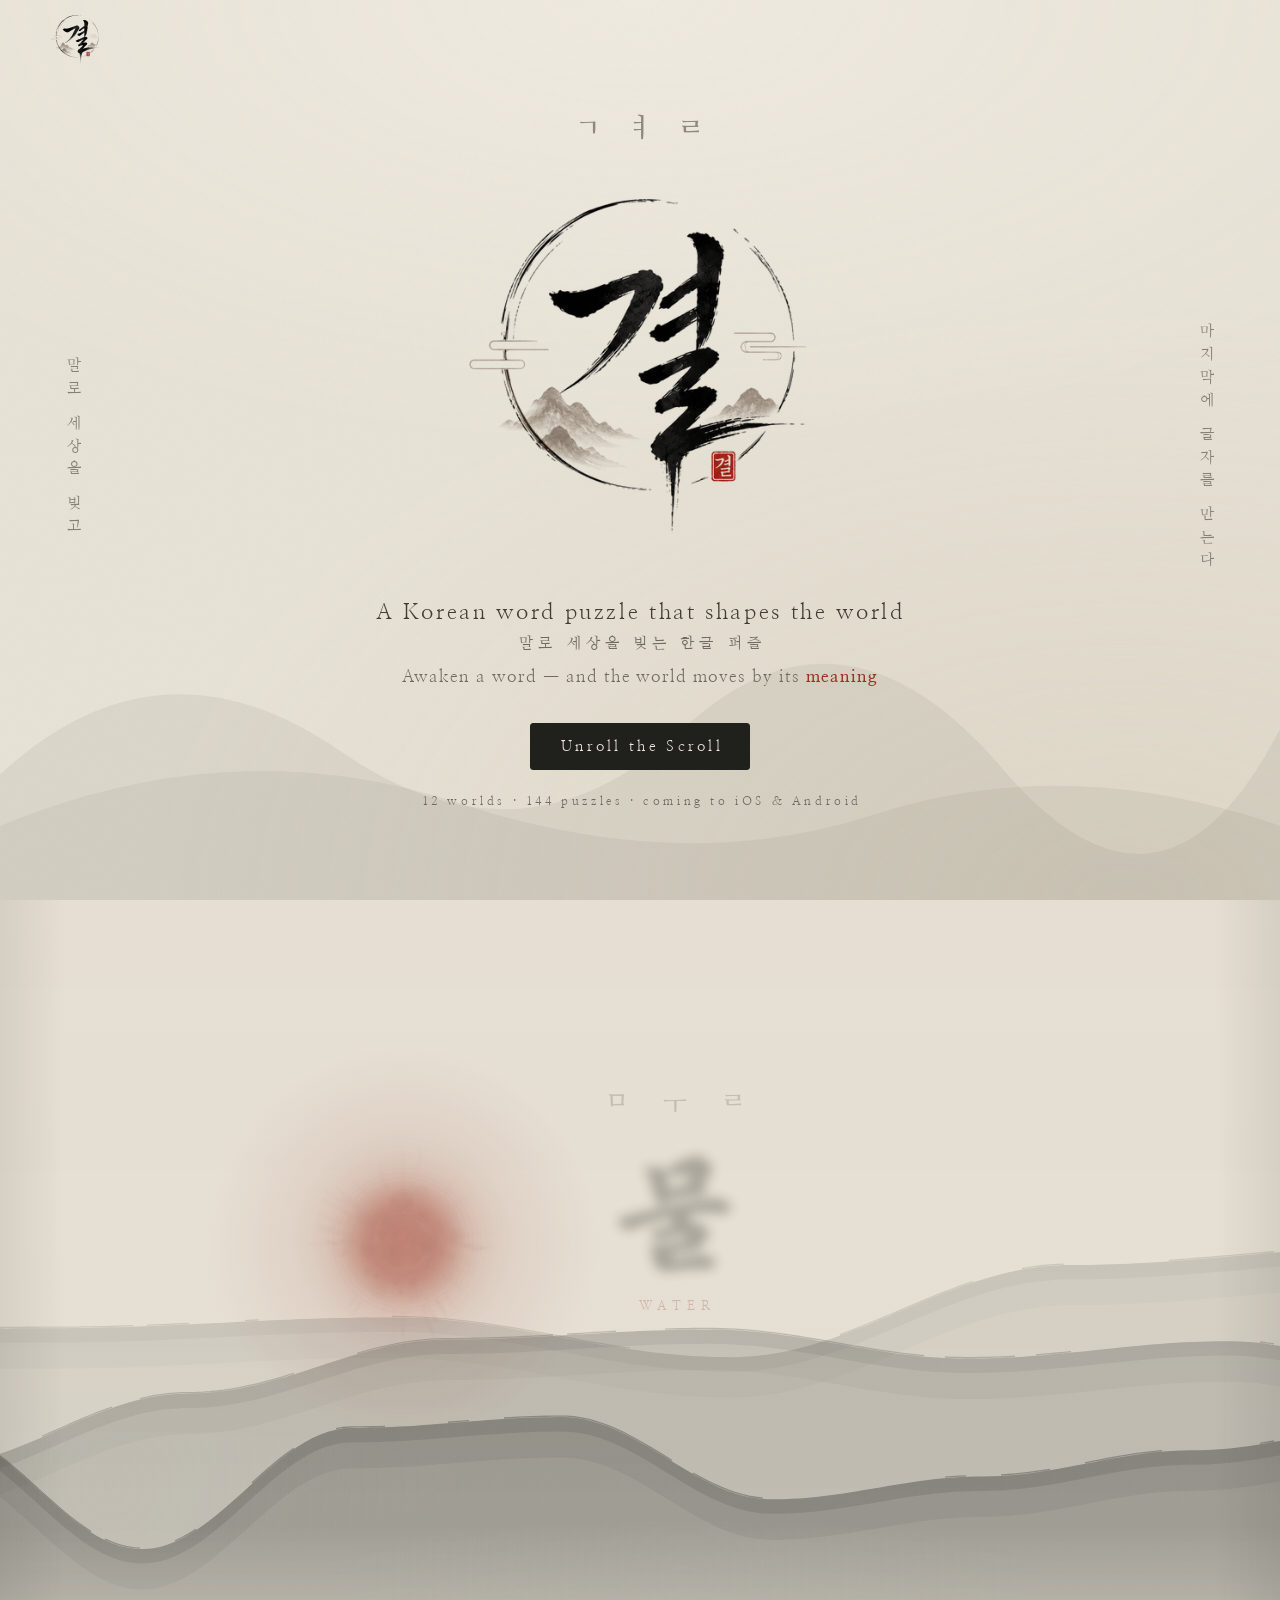
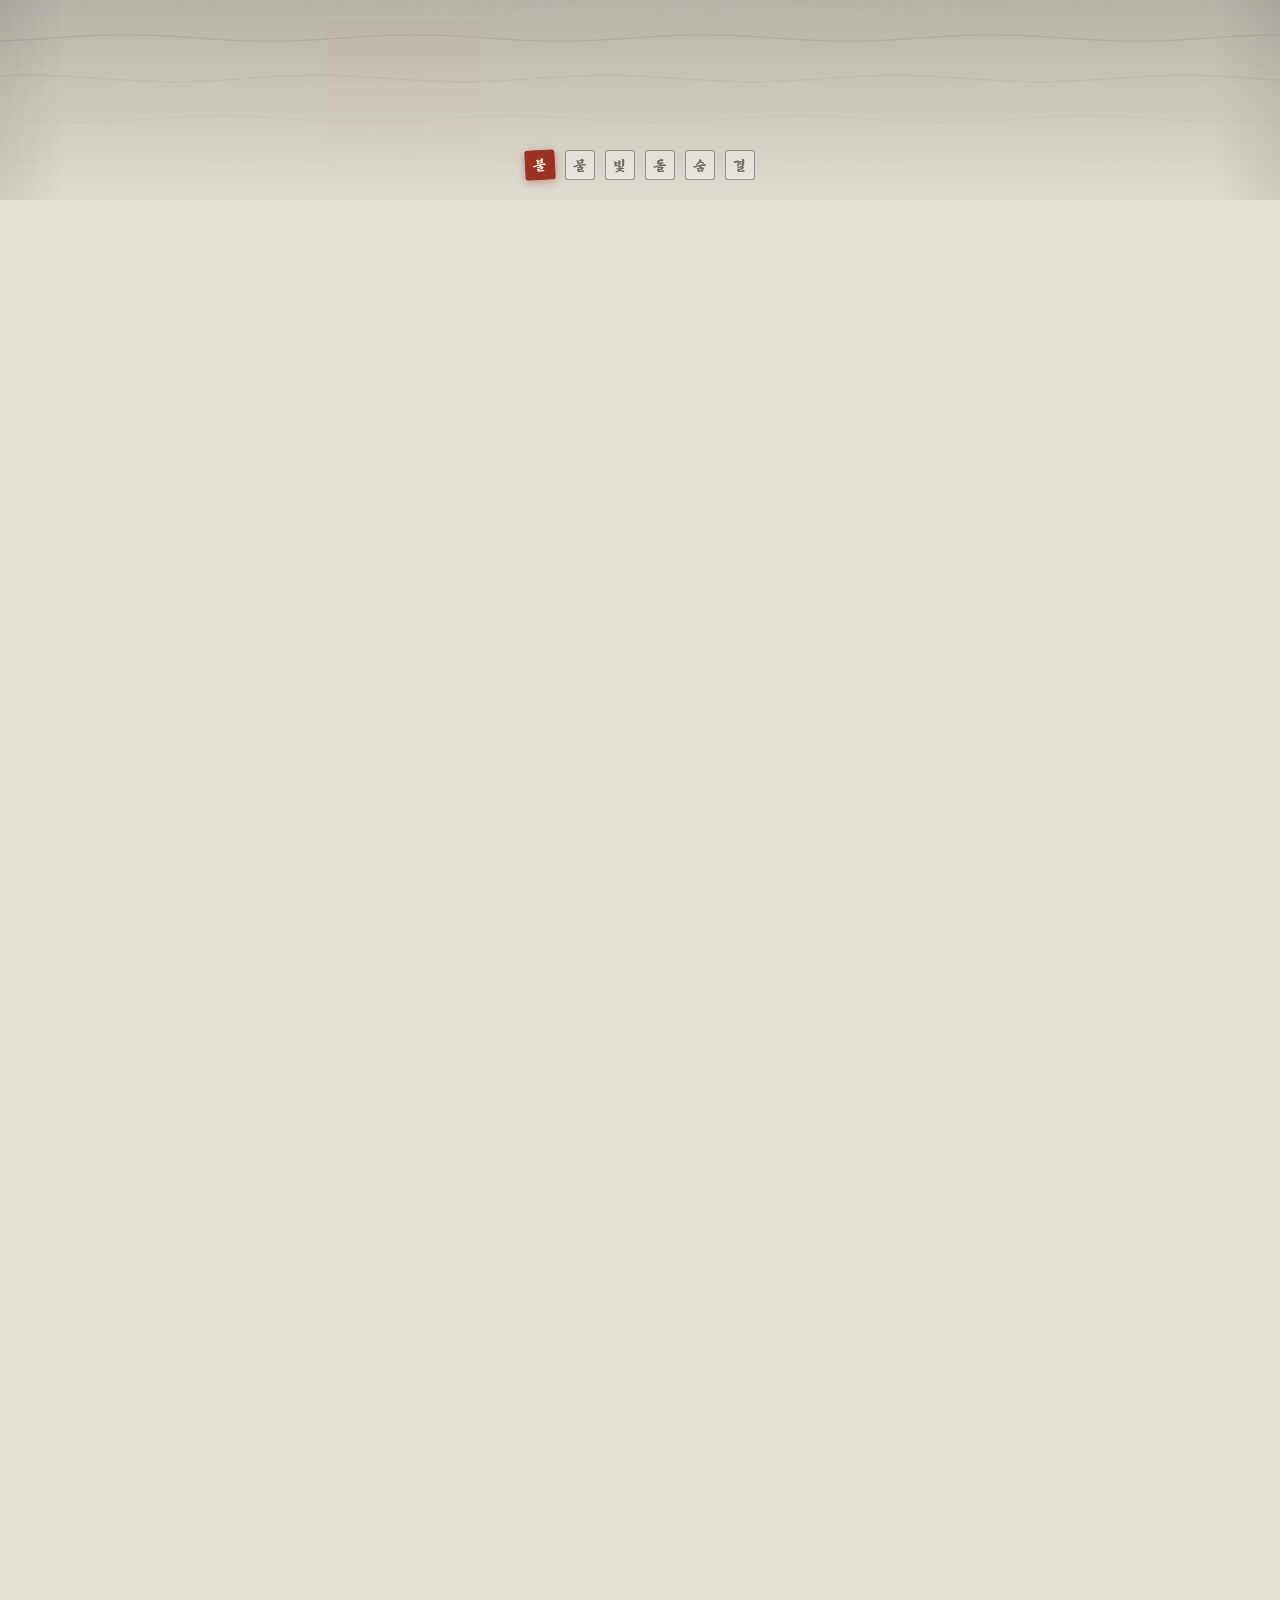
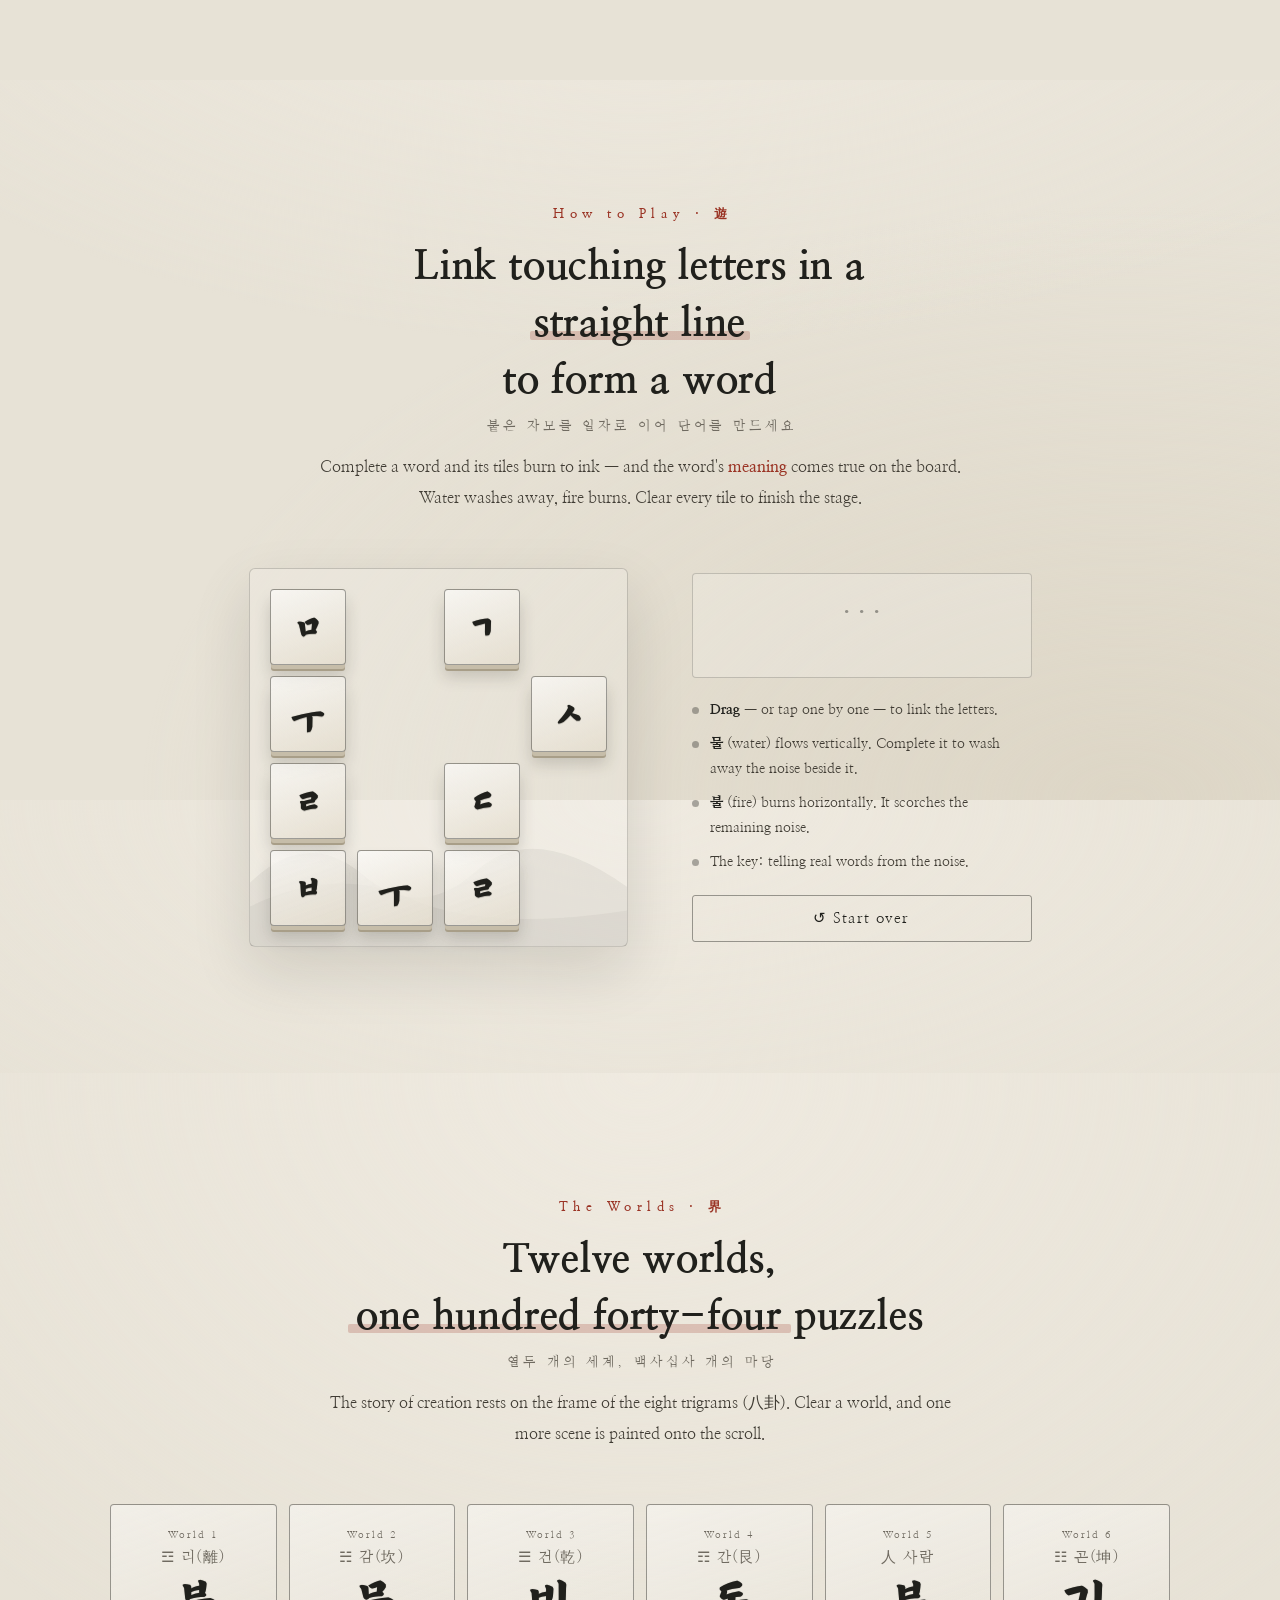
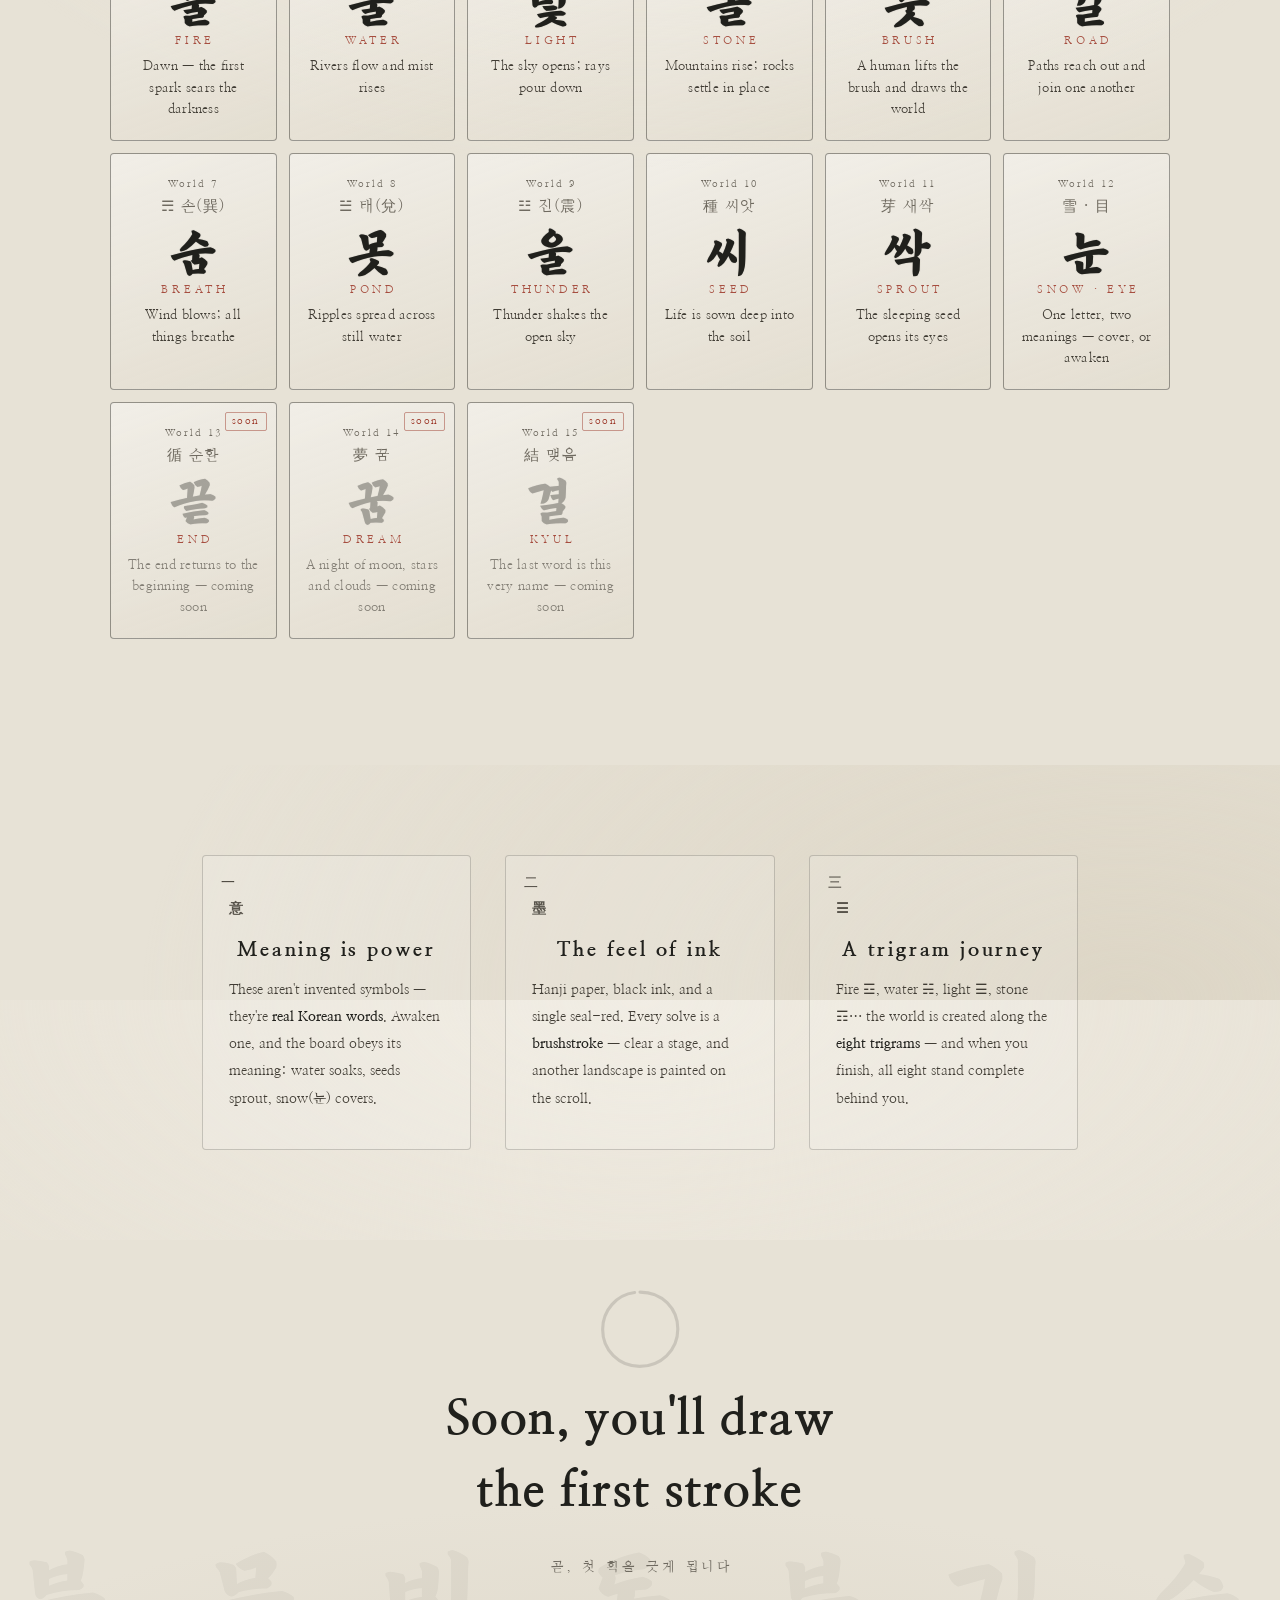
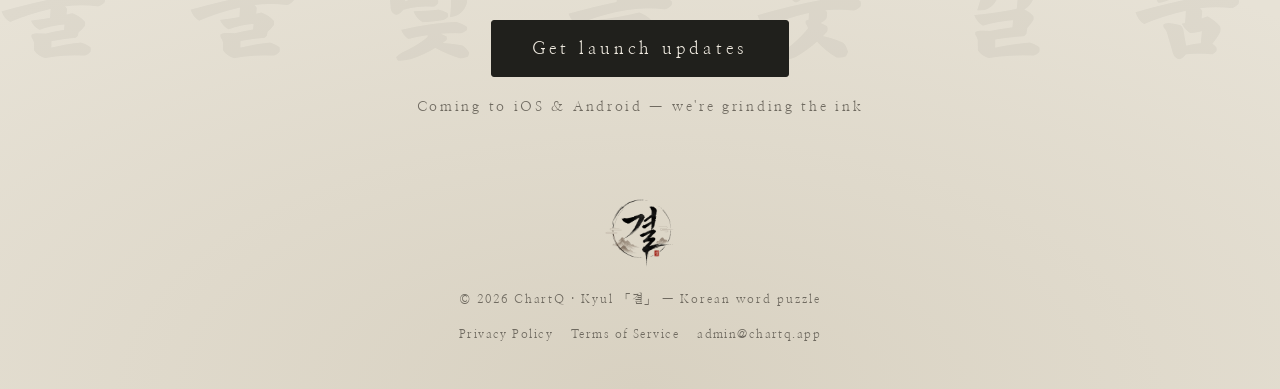
==== commit af2d79ba: "잉크 번짐 해 + 영어 우선 이중언어 전환 - 해: 겹겹의 반투명 워시(층별 요철·블러) + 한지 섬유 잔가지 번짐 — 동양화 느낌 - 카피 전면 영어화(게임 단어·자모·세로 곁글" ====
--- a/index.html
+++ b/index.html
@@ -1,13 +1,13 @@
 <!doctype html>
-<html lang="ko">
+<html lang="en">
 <head>
 <meta charset="utf-8" />
 <meta name="viewport" content="width=device-width, initial-scale=1, viewport-fit=cover" />
 <meta name="theme-color" content="#e7e2d6" />
-<title>결 — 말로 세상을 빚는 한글 퍼즐</title>
-<meta name="description" content="한글 자모를 이어 단어를 만들고, 그 뜻대로 판을 비우는 수묵 퍼즐. 12개의 세계, 144개의 마당." />
-<meta property="og:title" content="결 — 말로 세상을 빚는 한글 퍼즐" />
-<meta property="og:description" content="말로 세상을 빚고, 마지막에 글자를 만든다. 수묵 두루마리 위의 한글 논리 퍼즐." />
+<title>Kyul 결 — A Korean Word Puzzle That Shapes the World</title>
+<meta name="description" content="Link Korean letters to form words — and watch each word's meaning come true on the board. 12 worlds, 144 puzzles, painted in ink on hanji paper." />
+<meta property="og:title" content="Kyul 결 — A Korean Word Puzzle That Shapes the World" />
+<meta property="og:description" content="Shape the world with words, and in the end, create the letters. An ink-wash puzzle built on the Korean alphabet." />
 <meta property="og:type" content="website" />
 <meta property="og:url" content="https://kyul.chartq.app" />
 <meta property="og:image" content="https://kyul.chartq.app/assets/logo.png" />
@@ -42,7 +42,7 @@
 <!-- 상단 내비 -->
 <i class="nav-progress" id="navProgress" aria-hidden="true"></i>
 <nav class="nav" id="nav">
-  <a class="nav-logo" href="#top" aria-label="결 홈"><img src="assets/logo-alpha.png" alt="결" /></a>
+  <a class="nav-logo" href="#top" aria-label="Kyul home"><img src="assets/logo-alpha.png" alt="결 Kyul" /></a>
 </nav>
 
 <!-- ─────────── 1. 서(序) — 히어로 ─────────── -->
@@ -55,58 +55,63 @@
       <span class="hj" data-d="1">ㄱ</span><span class="hj" data-d="2">ㅕ</span><span class="hj" data-d="3">ㄹ</span>
     </p>
     <h1 class="hero-title">
-      <span class="sr-only">결 — 말로 세상을 빚는 한글 퍼즐</span>
+      <span class="sr-only">Kyul 결 — A Korean word puzzle that shapes the world</span>
       <img class="hero-logo" src="assets/logo-alpha.png" alt="" width="512" height="512" fetchpriority="high" />
     </h1>
-    <p class="hero-sub">말로 세상을 빚는 한글 퍼즐</p>
-    <p class="hero-line">단어를 깨우치면, 그 <em>뜻대로</em> 세상이 움직인다</p>
+    <p class="hero-sub">A Korean word puzzle that shapes the world</p>
+    <p class="hero-sub-ko">말로 세상을 빚는 한글 퍼즐</p>
+    <p class="hero-line">Awaken a word — and the world moves by its <em>meaning</em></p>
     <div class="hero-actions">
-      <a class="btn btn-primary" href="#journey">두루마리 펼치기</a>
-    </div>
-    <p class="hero-stats">열두 세계 · 백사십사 마당 · iOS · Android 출시 예정</p>
+      <a class="btn btn-primary" href="#journey">Unroll the Scroll</a>
+    </div>
+    <p class="hero-stats">12 worlds · 144 puzzles · coming to iOS &amp; Android</p>
   </div>
 </header>
 
 <!-- ─────────── 2. 두루마리 — 스크롤 스크럽 여정 ─────────── -->
-<section class="journey" id="journey" aria-label="창세 두루마리">
+<section class="journey" id="journey" aria-label="The scroll of creation">
   <div class="journey-stage">
     <canvas id="scrollCanvas"></canvas>
     <div class="journey-chapters">
-      <!-- 각 장은 JS가 진행률에 따라 나타냈다 사라지게 한다 -->
       <div class="chapter" data-i="0">
         <p class="ch-jamo"><span>ㅂ</span><span>ㅜ</span><span>ㄹ</span></p>
         <p class="ch-word">불</p>
-        <p class="ch-poem"><span>어둠뿐인 종이 위에</span><span>첫 불씨가 당겨졌다</span></p>
+        <p class="ch-en">fire</p>
+        <p class="ch-poem"><span>On a page of nothing but darkness,</span><span>the first spark was struck</span><span class="ko">어둠뿐인 종이 위에 첫 불씨가 당겨졌다</span></p>
         <span class="seal ch-stamp">불</span>
       </div>
       <div class="chapter" data-i="1">
         <p class="ch-jamo"><span>ㅁ</span><span>ㅜ</span><span>ㄹ</span></p>
         <p class="ch-word">물</p>
-        <p class="ch-poem"><span>강이 흐르고</span><span>안개가 골을 메웠다</span></p>
+        <p class="ch-en">water</p>
+        <p class="ch-poem"><span>A river began to flow,</span><span>and mist settled in the valleys</span><span class="ko">강이 흐르고 안개가 골을 메웠다</span></p>
         <span class="seal ch-stamp">물</span>
       </div>
       <div class="chapter" data-i="2">
         <p class="ch-jamo"><span>ㅂ</span><span>ㅣ</span><span>ㅊ</span></p>
         <p class="ch-word">빛</p>
-        <p class="ch-poem"><span>하늘이 트이고</span><span>빛살이 내려앉았다</span></p>
+        <p class="ch-en">light</p>
+        <p class="ch-poem"><span>The sky opened,</span><span>and light came pouring down</span><span class="ko">하늘이 트이고 빛살이 내려앉았다</span></p>
         <span class="seal ch-stamp">빛</span>
       </div>
       <div class="chapter" data-i="3">
         <p class="ch-jamo"><span>ㄷ</span><span>ㅗ</span><span>ㄹ</span></p>
         <p class="ch-word">돌</p>
-        <p class="ch-poem"><span>산이 솟고</span><span>바위가 자리를 잡았다</span></p>
+        <p class="ch-en">stone</p>
+        <p class="ch-poem"><span>Mountains rose,</span><span>and the rocks found their place</span><span class="ko">산이 솟고 바위가 자리를 잡았다</span></p>
         <span class="seal ch-stamp">돌</span>
       </div>
       <div class="chapter" data-i="4">
         <p class="ch-jamo"><span>ㅅ</span><span>ㅜ</span><span>ㅁ</span></p>
         <p class="ch-word">숨</p>
-        <p class="ch-poem"><span>바람이 불어</span><span>만물이 숨을 쉬었다</span></p>
+        <p class="ch-en">breath</p>
+        <p class="ch-poem"><span>The wind began to blow,</span><span>and all things drew breath</span><span class="ko">바람이 불어 만물이 숨을 쉬었다</span></p>
         <span class="seal ch-stamp">숨</span>
       </div>
       <div class="chapter chapter-final" data-i="5">
         <p class="ch-jamo"><span>ㄱ</span><span>ㅕ</span><span>ㄹ</span></p>
-        <p class="ch-word ch-word-logo"><img src="assets/logo-alpha.png" alt="결" /></p>
-        <p class="ch-poem"><span>그리고 마지막에,</span><span>세상의 결이 글자가 되었다</span></p>
+        <p class="ch-word ch-word-logo"><img src="assets/logo-alpha.png" alt="결 Kyul" /></p>
+        <p class="ch-poem"><span>And at the very end,</span><span>the grain of the world became letters</span><span class="ko">그리고 마지막에, 세상의 결이 글자가 되었다</span></p>
         <span class="seal ch-stamp">결</span>
       </div>
     </div>
@@ -119,20 +124,21 @@
 <!-- ─────────── 3. 놀이법 — 인터랙티브 데모 ─────────── -->
 <section class="play" id="play">
   <div class="sec-head reveal">
-    <p class="sec-kicker">놀이법 · 遊</p>
-    <h2>붙은 자모를 <em>일자</em>로 이어<br/>단어를 만드세요</h2>
-    <p class="sec-desc">단어가 완성되면 그 칸이 먹으로 타오르고, 단어의 <strong>뜻</strong>이 판 위에 실제로 일어납니다.
-      물은 씻어내고, 불은 태웁니다. 모든 칸을 비우면 한 마당이 끝납니다.</p>
+    <p class="sec-kicker">How to Play · 遊</p>
+    <h2>Link touching letters in a <em>straight line</em><br/>to form a word</h2>
+    <p class="ko-sub">붙은 자모를 일자로 이어 단어를 만드세요</p>
+    <p class="sec-desc">Complete a word and its tiles burn to ink — and the word's <strong>meaning</strong> comes true
+      on the board. Water washes away, fire burns. Clear every tile to finish the stage.</p>
   </div>
 
   <div class="demo-wrap reveal">
     <div class="demo-board-frame">
-      <div class="demo-board" id="demoBoard" role="group" aria-label="퍼즐 데모"></div>
+      <div class="demo-board" id="demoBoard" role="group" aria-label="Playable demo"></div>
       <div class="demo-clear" id="demoClear" hidden>
         <p class="demo-clear-syll">결</p>
-        <p class="demo-clear-msg">한 마당 클리어</p>
+        <p class="demo-clear-msg">Stage Clear · 한 마당 클리어</p>
         <span class="seal">결</span>
-        <button class="btn" id="demoAgain">다시 놀기</button>
+        <button class="btn" id="demoAgain">Play again</button>
       </div>
     </div>
     <div class="demo-side">
@@ -141,12 +147,12 @@
         <p class="demo-meaning" id="demoMeaning">&nbsp;</p>
       </div>
       <ul class="demo-hints">
-        <li><b>끌어서</b> 또는 <b>하나씩 눌러서</b> 자모를 이어보세요.</li>
-        <li><b>물</b> — 세로로 흐릅니다. 완성되면 곁의 노이즈를 씻어냅니다.</li>
-        <li><b>불</b> — 가로로 타오릅니다. 남은 노이즈를 태웁니다.</li>
-        <li>단어가 아닌 글자(노이즈)를 가려내는 것이 핵심.</li>
+        <li><b>Drag</b> — or tap one by one — to link the letters.</li>
+        <li><b>물</b> (water) flows vertically. Complete it to wash away the noise beside it.</li>
+        <li><b>불</b> (fire) burns horizontally. It scorches the remaining noise.</li>
+        <li>The key: telling real words from the noise.</li>
       </ul>
-      <button class="btn" id="demoReset">↺ 처음부터</button>
+      <button class="btn" id="demoReset">↺ Start over</button>
     </div>
   </div>
 </section>
@@ -154,9 +160,11 @@
 <!-- ─────────── 4. 세계 — 12월드 ─────────── -->
 <section class="worlds" id="worlds">
   <div class="sec-head reveal">
-    <p class="sec-kicker">세계 · 界</p>
-    <h2>열두 개의 세계, <em>백사십사</em> 개의 마당</h2>
-    <p class="sec-desc">팔괘(八卦)의 골격 위에 창세의 이야기가 놓입니다. 한 세계를 비울 때마다 두루마리에 그림이 한 폭씩 더해집니다.</p>
+    <p class="sec-kicker">The Worlds · 界</p>
+    <h2>Twelve worlds,<br/><em>one hundred forty-four</em> puzzles</h2>
+    <p class="ko-sub">열두 개의 세계, 백사십사 개의 마당</p>
+    <p class="sec-desc">The story of creation rests on the frame of the eight trigrams (八卦).
+      Clear a world, and one more scene is painted onto the scroll.</p>
   </div>
   <div class="world-grid reveal" id="worldGrid"></div>
 </section>
@@ -166,20 +174,23 @@
   <div class="pillar reveal">
     <p class="pillar-no">一</p>
     <p class="pillar-sym">意</p>
-    <h3>뜻이 곧 힘</h3>
-    <p>의미 없는 기호가 아니라 <b>진짜 한국어</b>. 단어를 깨우치면 그 뜻 그대로 판이 반응합니다 — 물은 적시고, 씨는 싹트고, 눈(雪)은 덮습니다.</p>
+    <h3>Meaning is power</h3>
+    <p>These aren't invented symbols — they're <b>real Korean words</b>. Awaken one, and the board
+    obeys its meaning: water soaks, seeds sprout, snow(눈) covers.</p>
   </div>
   <div class="pillar reveal">
     <p class="pillar-no">二</p>
     <p class="pillar-sym">墨</p>
-    <h3>수묵의 감각</h3>
-    <p>한지 위의 먹과 낙관 주홍, 단 두 색. 푸는 행위가 곧 붓질이 되어, 마당을 비울 때마다 산수화 한 폭이 그려집니다.</p>
+    <h3>The feel of ink</h3>
+    <p>Hanji paper, black ink, and a single seal-red. Every solve is a <b>brushstroke</b> —
+    clear a stage, and another landscape is painted on the scroll.</p>
   </div>
   <div class="pillar reveal">
     <p class="pillar-no">三</p>
     <p class="pillar-sym">☰</p>
-    <h3>팔괘의 여정</h3>
-    <p>불☲ 물☵ 빛☰ 돌☶ … 여덟 괘를 따라 세상이 창조되고, 다 깬 뒤 돌아보면 여덟 괘가 완성되어 있습니다.</p>
+    <h3>A trigram journey</h3>
+    <p>Fire ☲, water ☵, light ☰, stone ☶… the world is created along the <b>eight trigrams</b> —
+    and when you finish, all eight stand complete behind you.</p>
   </div>
 </section>
 
@@ -192,17 +203,18 @@
     <path d="M100 18 C 150 18, 184 55, 184 100 C 184 148, 146 183, 99 183 C 53 183, 17 147, 17 101 C 17 58, 48 24, 88 19"
           fill="none" stroke="currentColor" stroke-width="7" stroke-linecap="round"/>
   </svg>
-  <h2 class="outro-title reveal">곧, 첫 획을<br/>긋게 됩니다</h2>
+  <h2 class="outro-title reveal">Soon, you'll draw<br/>the first stroke</h2>
+  <p class="ko-sub reveal">곧, 첫 획을 긋게 됩니다</p>
   <div class="hero-actions reveal">
-    <a class="btn btn-primary btn-big" href="mailto:admin@chartq.app">출시 소식 받기</a>
-  </div>
-  <p class="outro-soon reveal">iOS · Android 앱 — 붓을 갈고 있습니다</p>
+    <a class="btn btn-primary btn-big" href="mailto:admin@chartq.app">Get launch updates</a>
+  </div>
+  <p class="outro-soon reveal">Coming to iOS &amp; Android — we're grinding the ink</p>
   <div class="outro-foot">
-    <img class="foot-logo" src="assets/logo-alpha.png" alt="결" />
-    <p>© 2026 ChartQ · 「결」 — 한글 단어 퍼즐</p>
+    <img class="foot-logo" src="assets/logo-alpha.png" alt="결 Kyul" />
+    <p>© 2026 ChartQ · Kyul 「결」 — Korean word puzzle</p>
     <div class="legal-links">
-      <a href="privacy.html">개인정보 처리방침</a>
-      <a href="terms.html">서비스 이용약관</a>
+      <a href="privacy.html">Privacy Policy</a>
+      <a href="terms.html">Terms of Service</a>
       <a href="mailto:admin@chartq.app">admin@chartq.app</a>
     </div>
   </div>
--- a/css/style.css
+++ b/css/style.css
@@ -154,8 +154,10 @@
 @keyframes hj-in{from{opacity:0; transform:translateY(-16px); filter:blur(4px)} to{opacity:.75; transform:none; filter:blur(0)}}
 
 .hero-title{line-height:0; margin:-6px 0}
-.hero-sub{font-size:clamp(17px,2.6vw,22px); letter-spacing:.34em; padding-left:.34em; color:var(--ink-soft);
+.hero-sub{font-size:clamp(17px,2.6vw,22px); letter-spacing:.12em; color:var(--ink-soft);
   animation:fade-up .9s ease 1.7s both}
+.hero-sub-ko{font-size:clamp(12.5px,1.7vw,15px); letter-spacing:.34em; padding-left:.34em; color:var(--ink-faint);
+  margin-top:-6px; animation:fade-up .9s ease 1.85s both}
 .hero-line{font-size:clamp(14px,2vw,16.5px); color:var(--ink-faint); letter-spacing:.06em; animation:fade-up .9s ease 2s both}
 .hero-line em{font-style:normal; color:var(--seal); font-weight:700}
 .hero-actions{display:flex; gap:12px; margin-top:22px; flex-wrap:wrap; justify-content:center; animation:fade-up .9s ease 2.3s both}
@@ -194,8 +196,10 @@
 .ch-jamo span{display:inline-block}
 .ch-word{font-family:var(--brush); font-size:clamp(90px,15vw,160px); font-weight:400; line-height:1.12;
   text-shadow:0 0 1px rgba(32,32,28,.4), 1px 1px 0 rgba(32,32,28,.15)}
-.ch-poem{margin-top:14px; font-size:clamp(14.5px,2vw,17.5px); line-height:1.9; color:var(--ink-soft); letter-spacing:.05em}
+.ch-en{margin-top:2px; font-size:12.5px; letter-spacing:.5em; padding-left:.5em; text-transform:uppercase; color:var(--seal); opacity:.8}
+.ch-poem{margin-top:12px; font-size:clamp(14.5px,2vw,17.5px); line-height:1.9; color:var(--ink-soft); letter-spacing:.03em}
 .ch-poem span{display:block}
+.ch-poem .ko{font-size:.72em; color:var(--ink-faint); letter-spacing:.1em; margin-top:8px}
 .ch-stamp{margin-top:22px; width:40px; height:40px; font-size:20px; transform:rotate(-3deg)}
 .ch-word-logo{line-height:0}
 .ch-word-logo img{width:clamp(230px,38vw,390px); height:auto}
@@ -223,6 +227,7 @@
 .sec-head h2 em{font-style:normal; position:relative; white-space:nowrap}
 .sec-head h2 em::after{content:''; position:absolute; left:-2%; right:-2%; bottom:4px; height:9px;
   background:rgba(154,51,36,.22); z-index:-1; border-radius:2px}
+.ko-sub{margin-top:10px; font-size:13px; letter-spacing:.3em; padding-left:.3em; color:var(--ink-faint)}
 .sec-desc{margin-top:18px; font-size:15.5px; line-height:1.95; color:var(--ink-soft)}
 .sec-desc strong{color:var(--seal)}
 
@@ -318,8 +323,10 @@
 .wcard>*{position:relative; z-index:1; transition:color .35s}
 .wcard .w-no{font-size:10px; letter-spacing:.2em; color:var(--ink-faint); margin-bottom:6px}
 .wcard .w-gua{font-size:15px; color:var(--ink-faint); letter-spacing:.1em; height:20px}
-.wcard .w-word{font-family:var(--brush); font-size:52px; font-weight:400; line-height:1.25; margin:2px 0 8px;
+.wcard .w-word{font-family:var(--brush); font-size:52px; font-weight:400; line-height:1.2; margin:2px 0 0;
   text-shadow:0 0 1px rgba(32,32,28,.35)}
+.wcard .w-en{font-size:11px; letter-spacing:.34em; padding-left:.34em; text-transform:uppercase; color:var(--seal); opacity:.85; margin:2px 0 8px}
+.wcard:hover .w-en{color:rgba(239,234,224,.8)}
 .wcard .w-desc{font-size:12.5px; line-height:1.7; color:var(--ink-soft); letter-spacing:.02em}
 .wcard:hover .w-word{color:var(--paper-hi); text-shadow:none}
 .wcard:hover .w-no,.wcard:hover .w-gua{color:rgba(239,234,224,.6)}
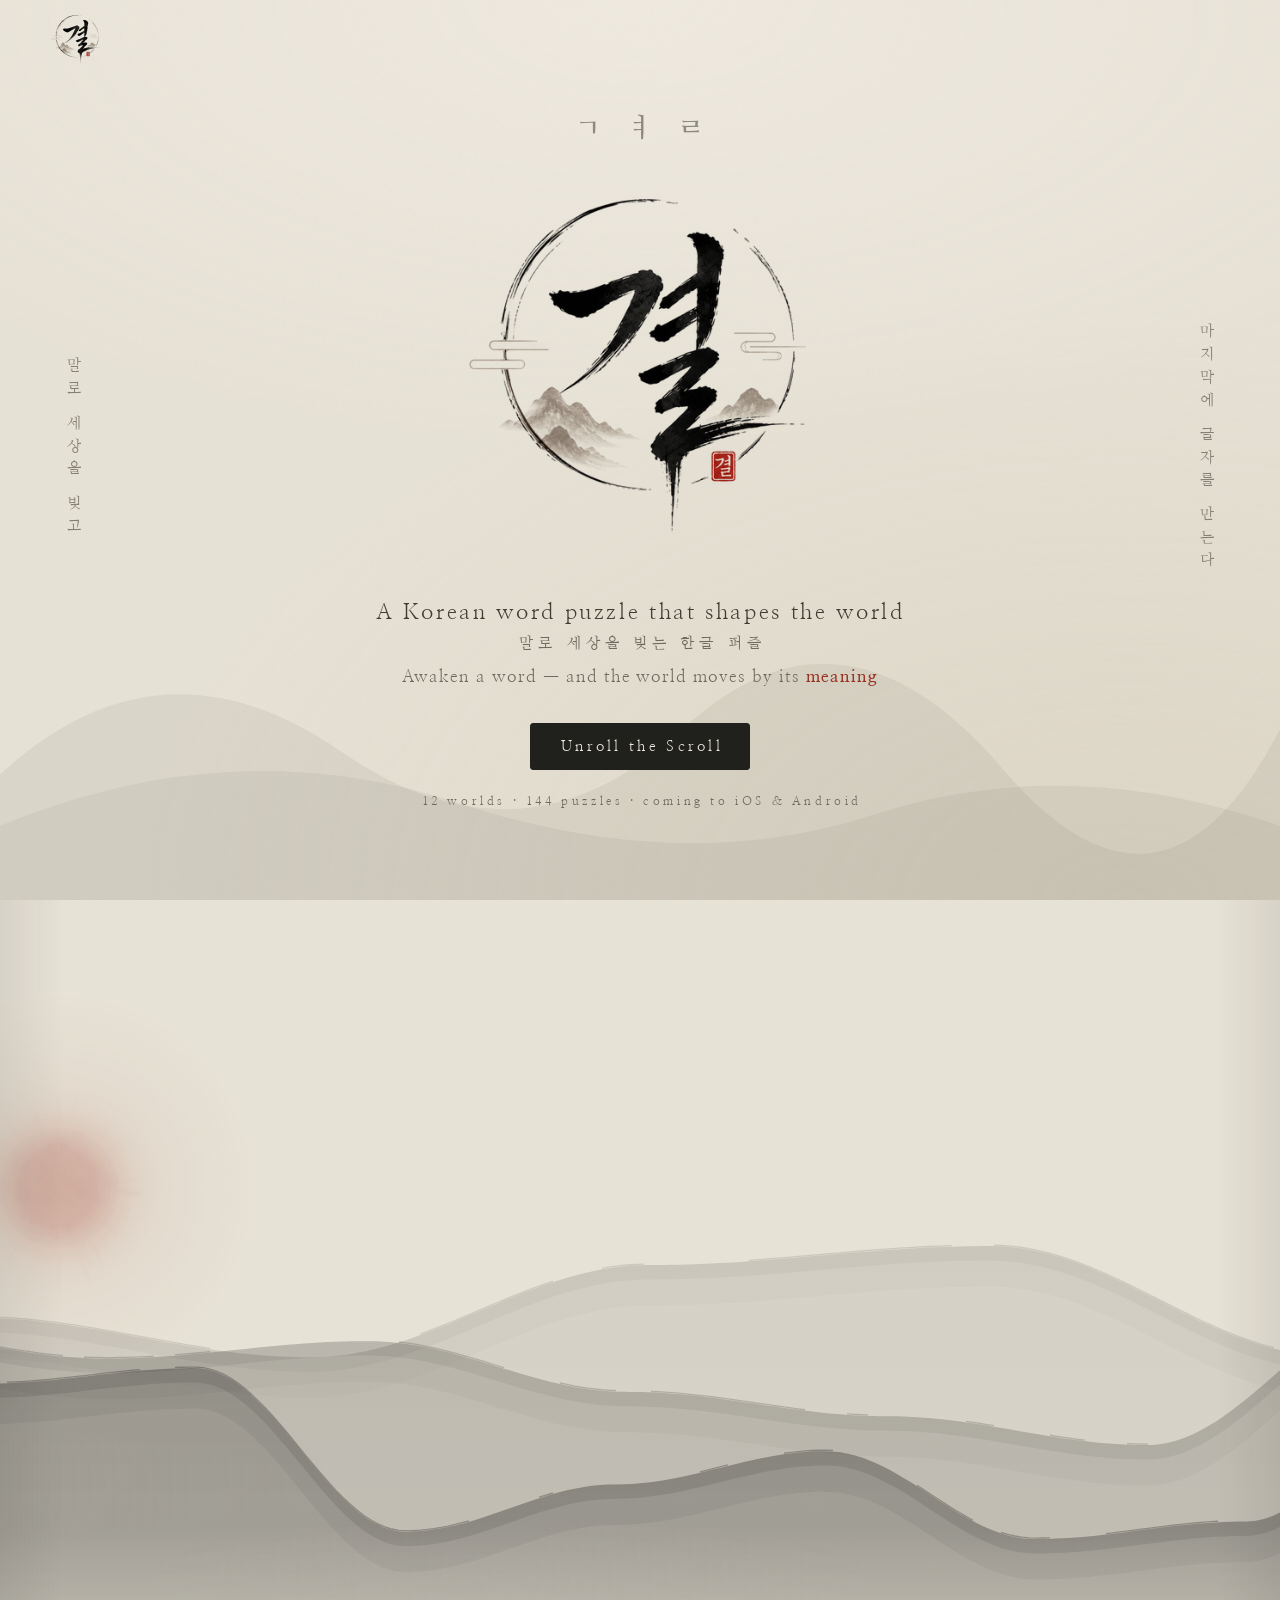
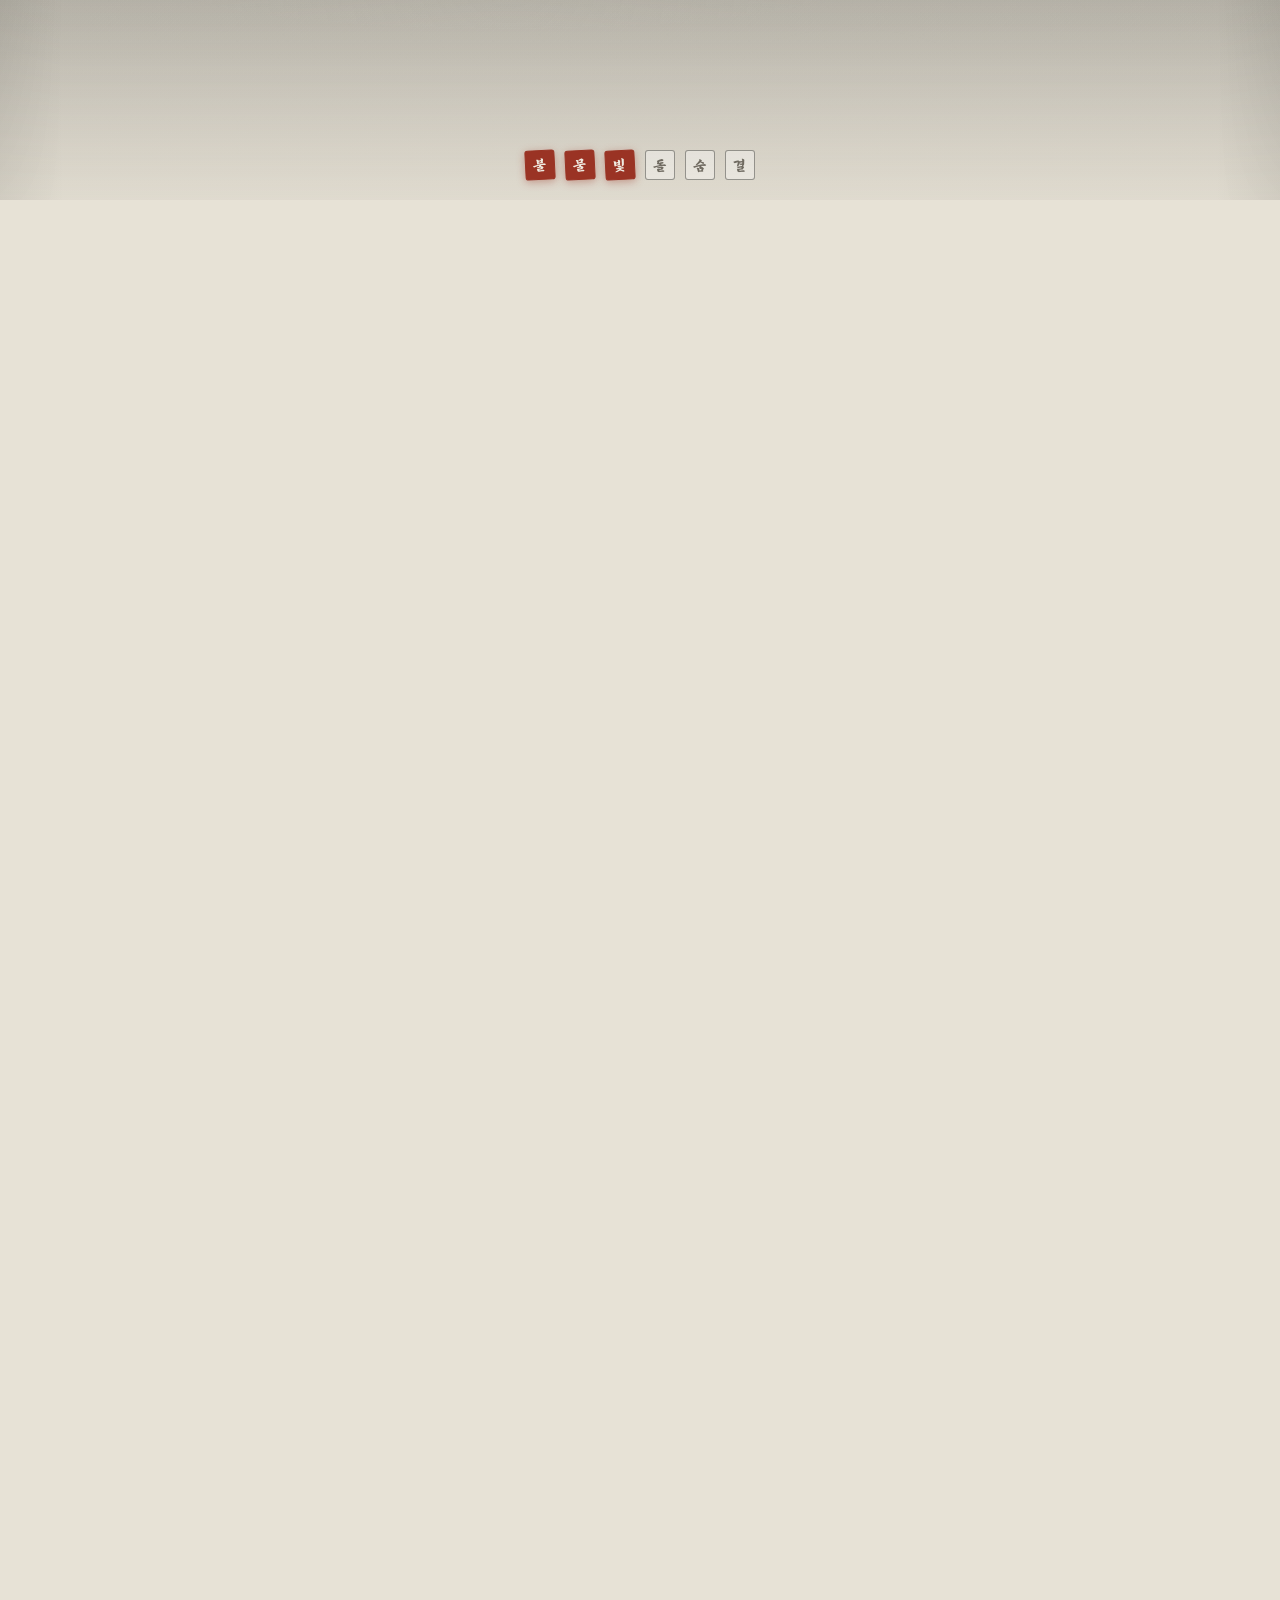
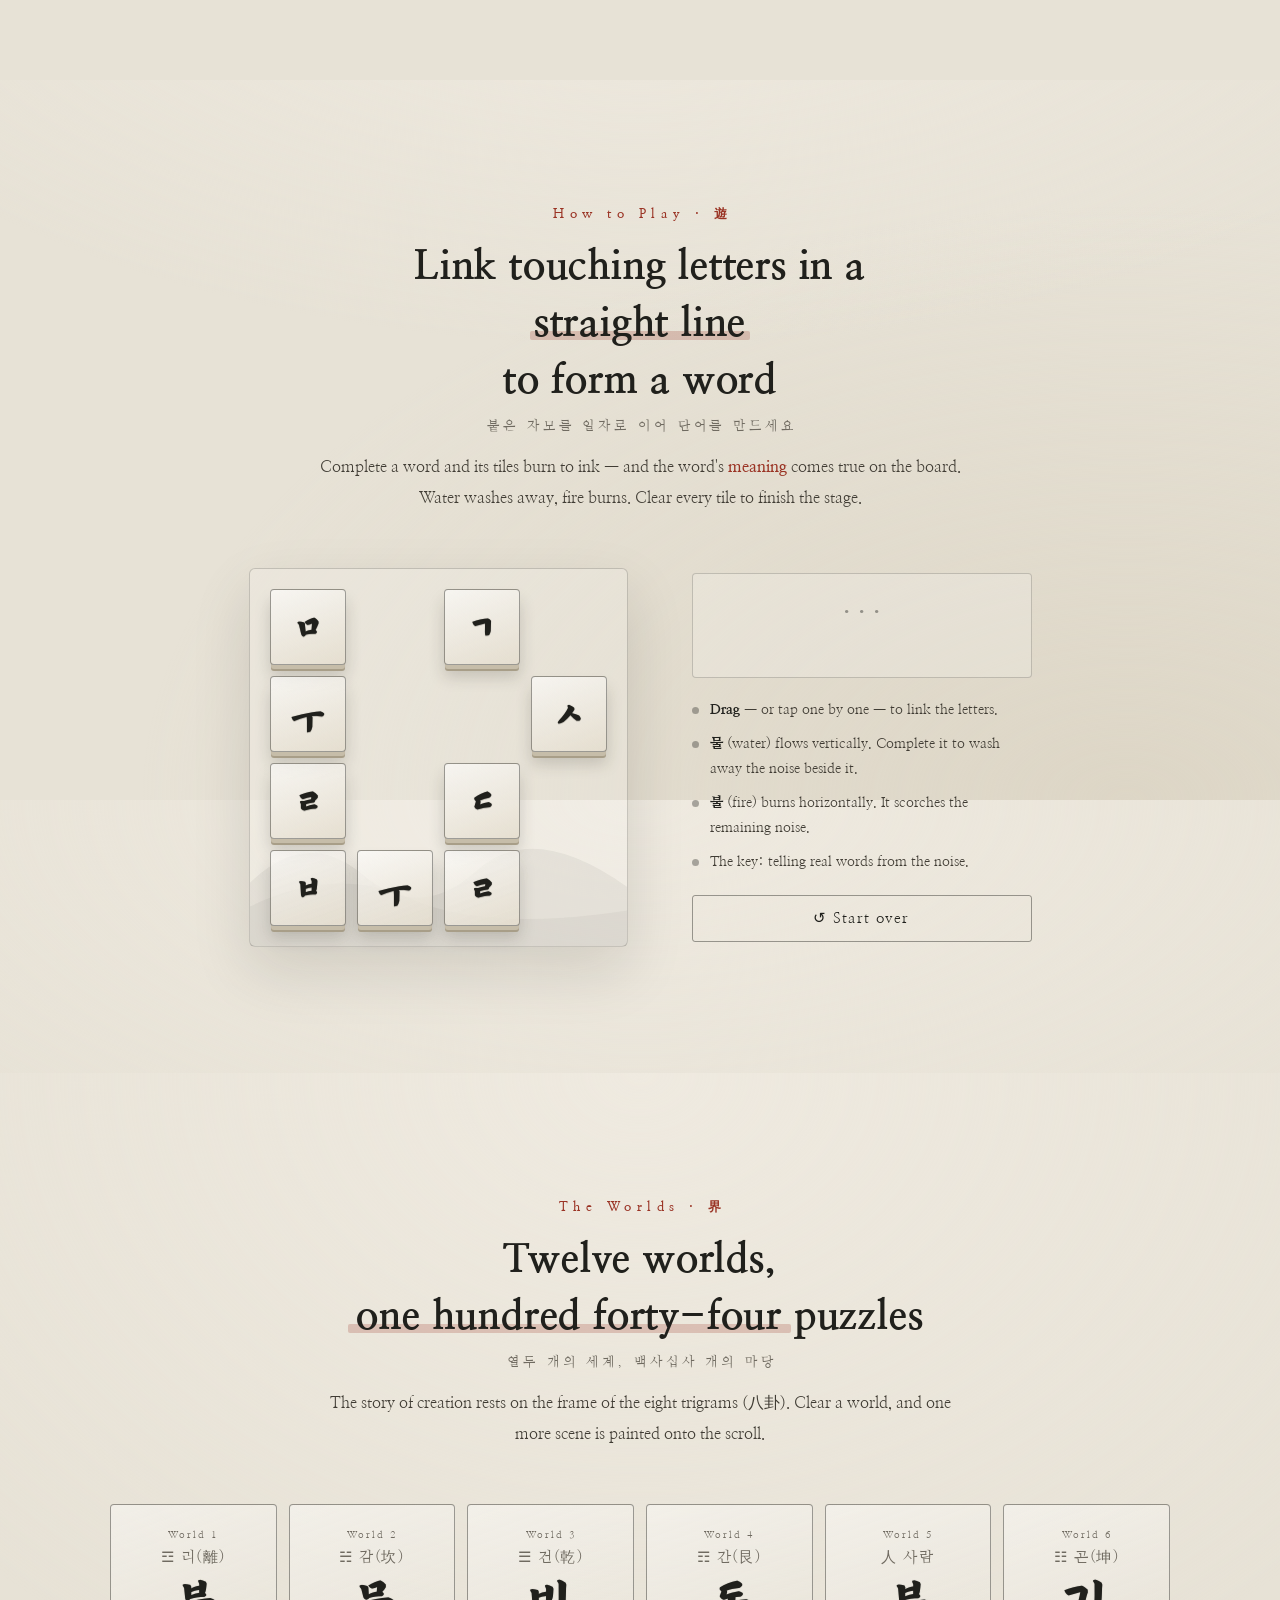
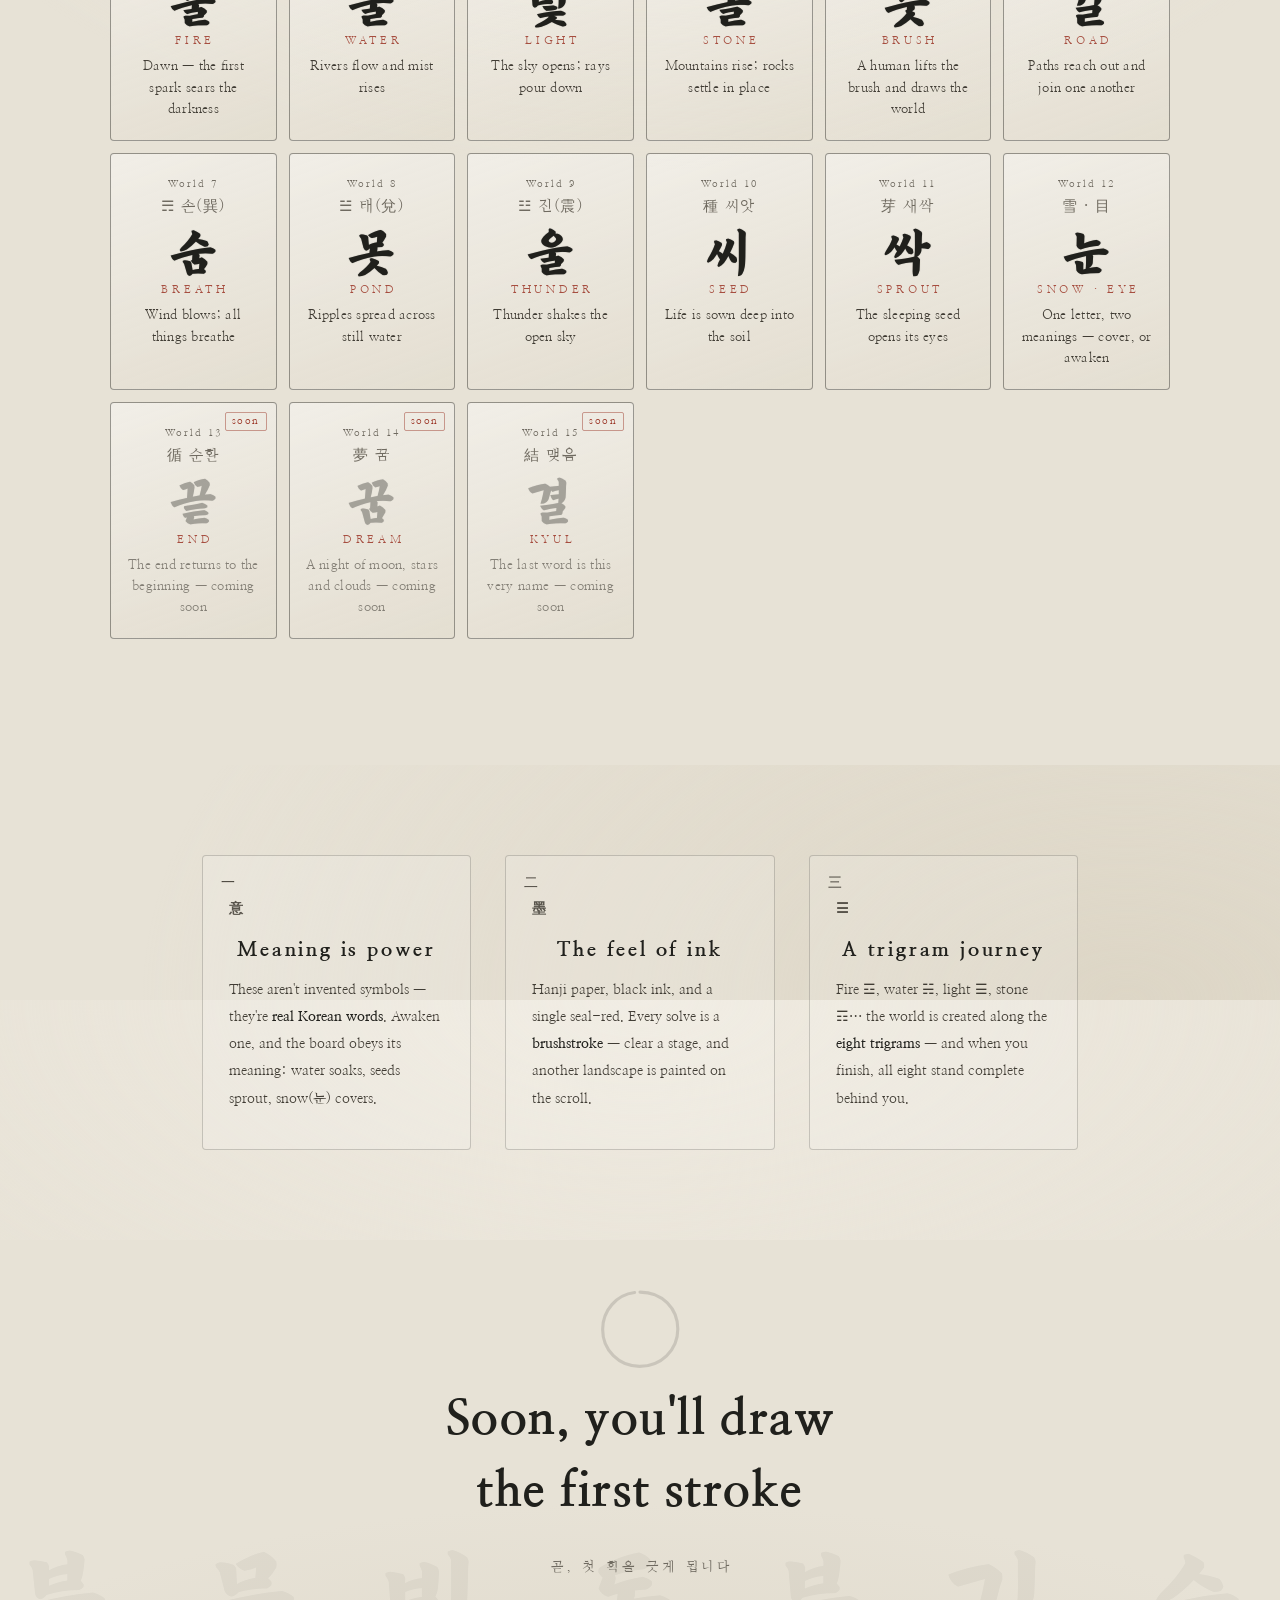
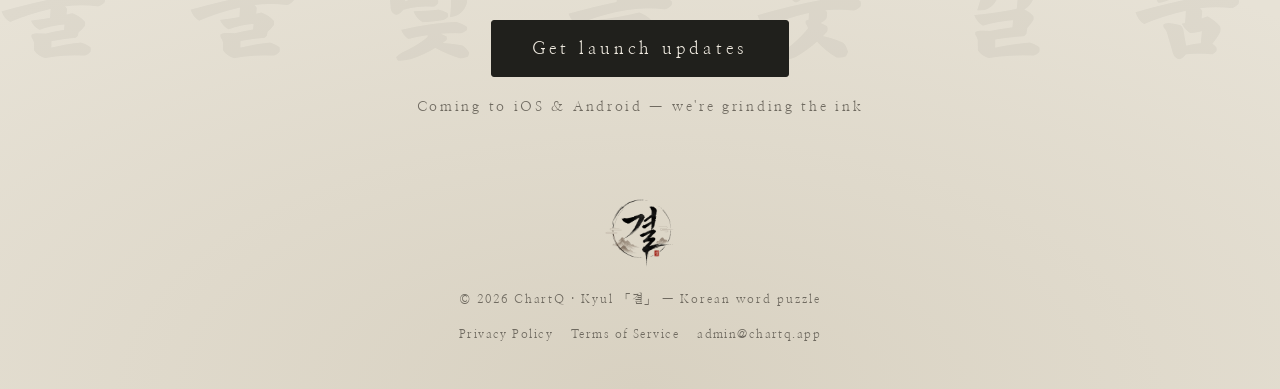
==== commit be91b1f9: "clean URLs: /privacy /terms (vercel cleanUrls) + 내부 링크 확장자 제거 Co-Authored-By: Claude Fable 5 <norepl" ====
--- a/index.html
+++ b/index.html
@@ -213,8 +213,8 @@
     <img class="foot-logo" src="assets/logo-alpha.png" alt="결 Kyul" />
     <p>© 2026 ChartQ · Kyul 「결」 — Korean word puzzle</p>
     <div class="legal-links">
-      <a href="privacy.html">Privacy Policy</a>
-      <a href="terms.html">Terms of Service</a>
+      <a href="/privacy">Privacy Policy</a>
+      <a href="/terms">Terms of Service</a>
       <a href="mailto:admin@chartq.app">admin@chartq.app</a>
     </div>
   </div>
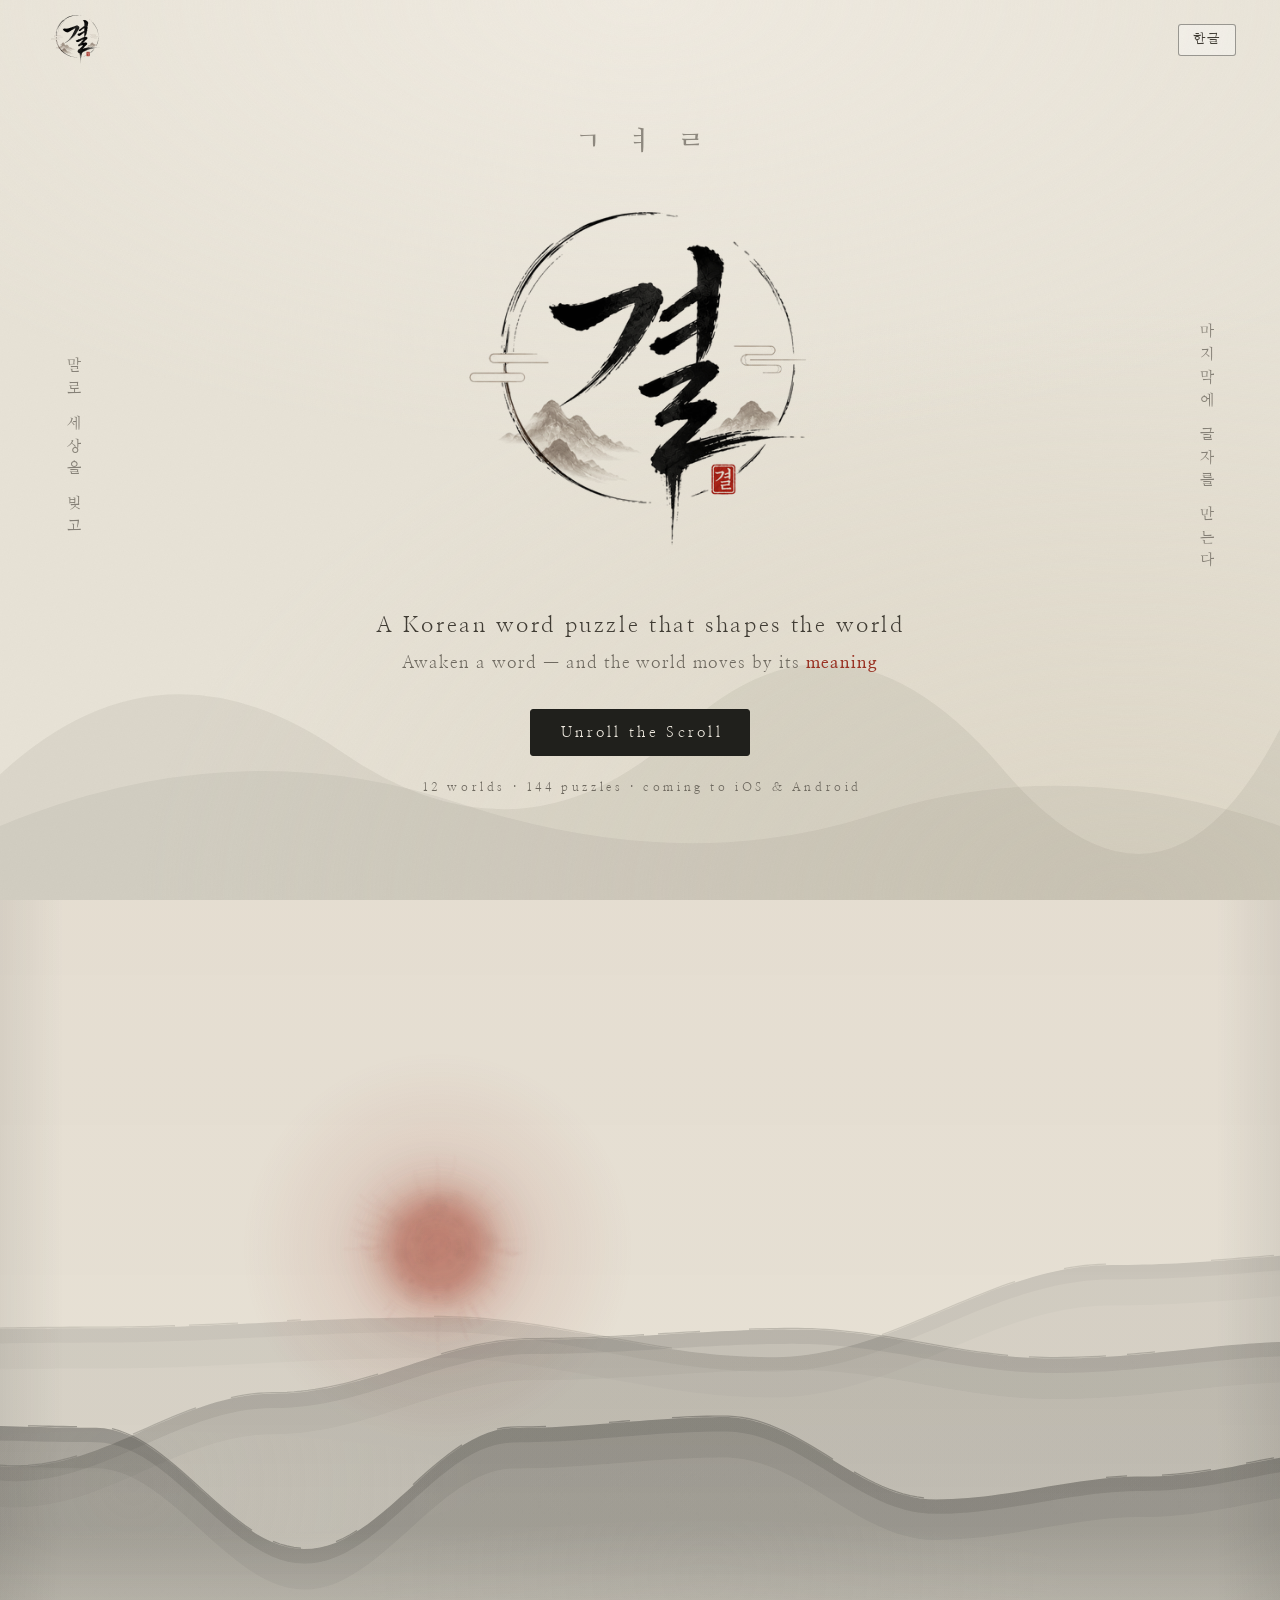
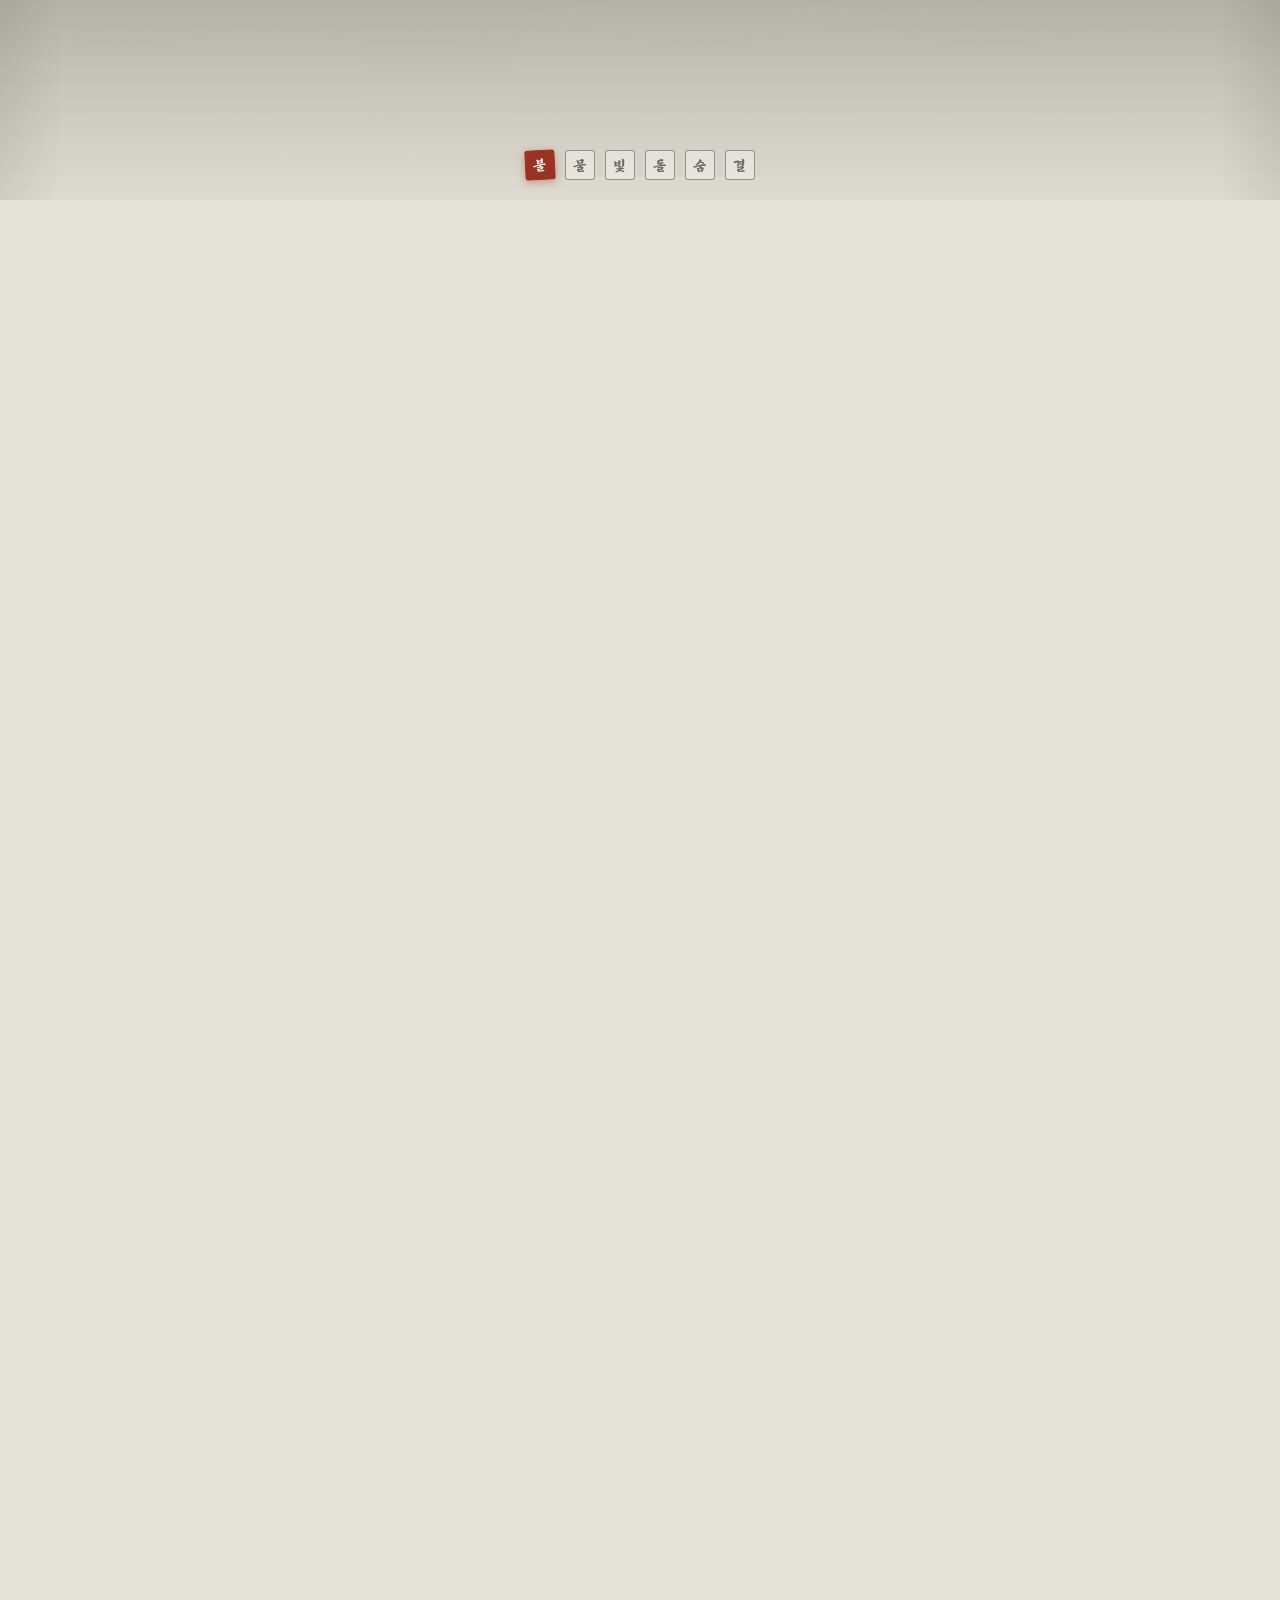
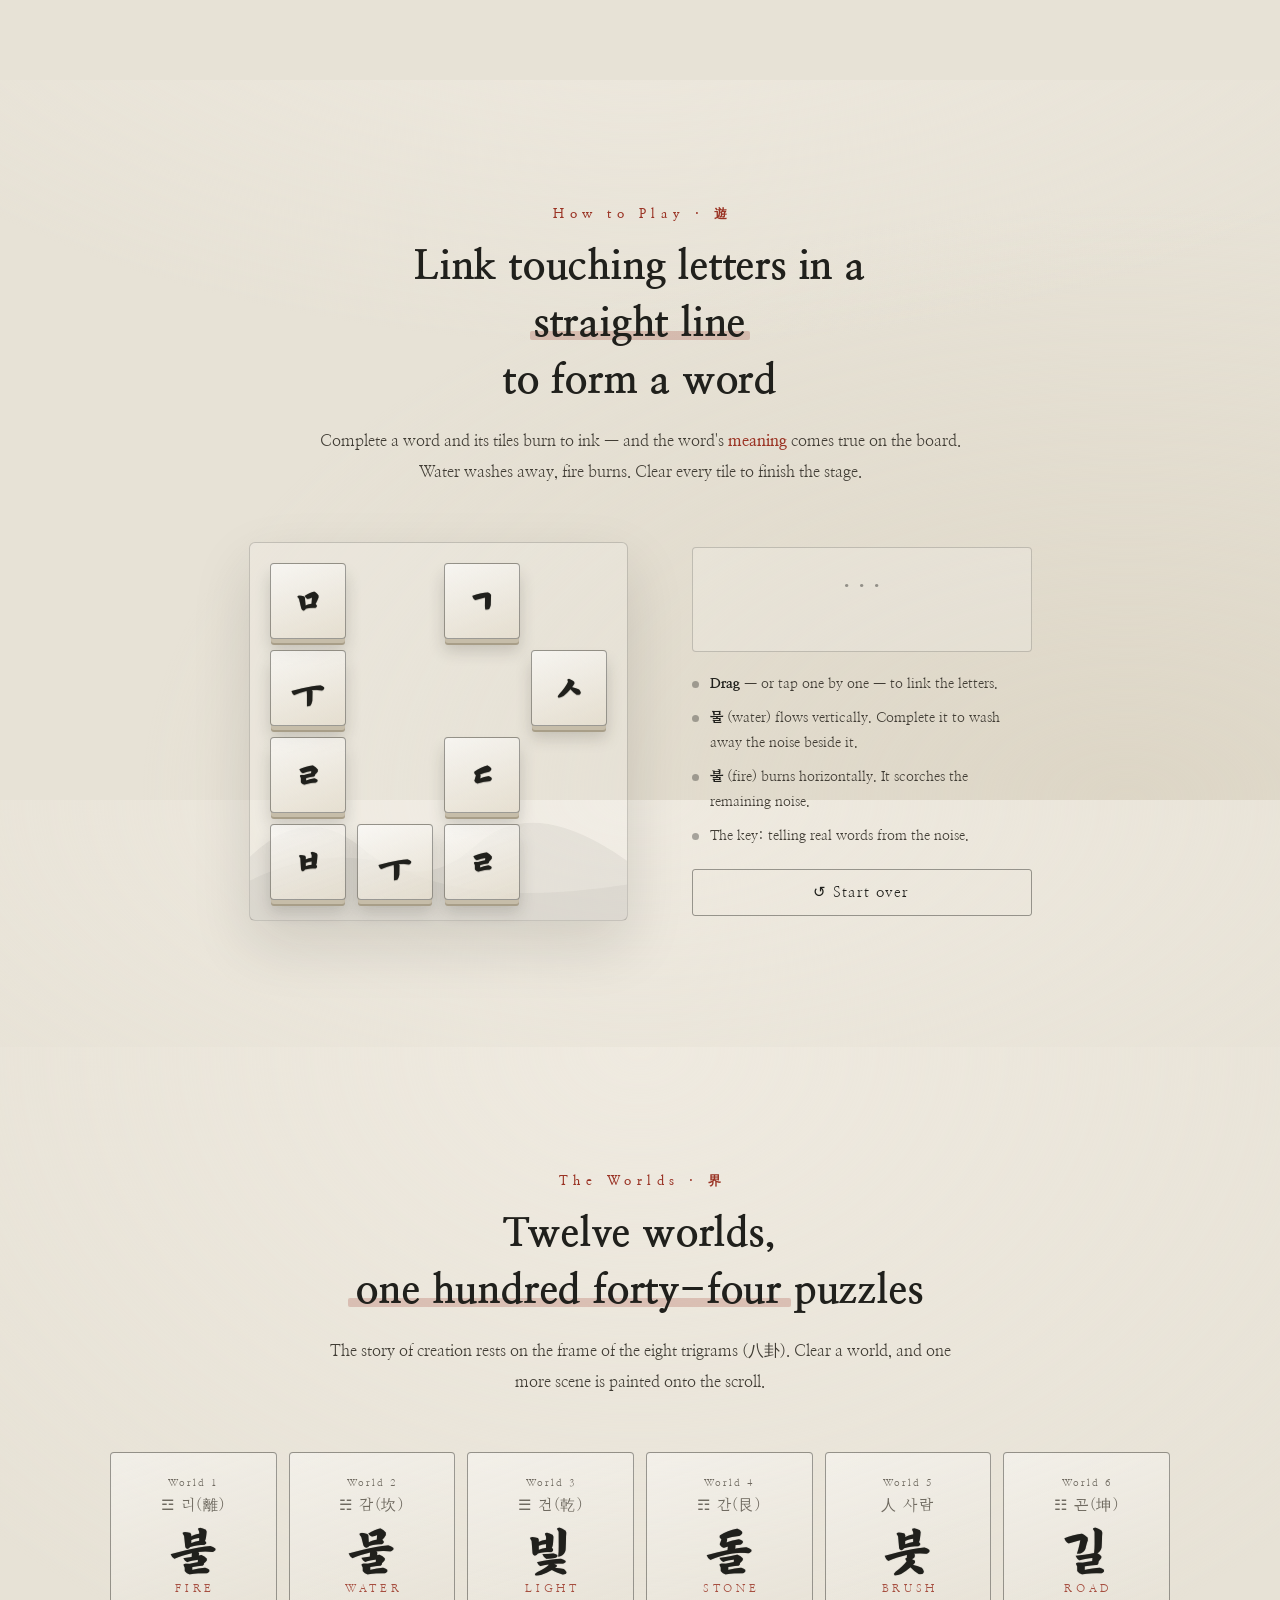
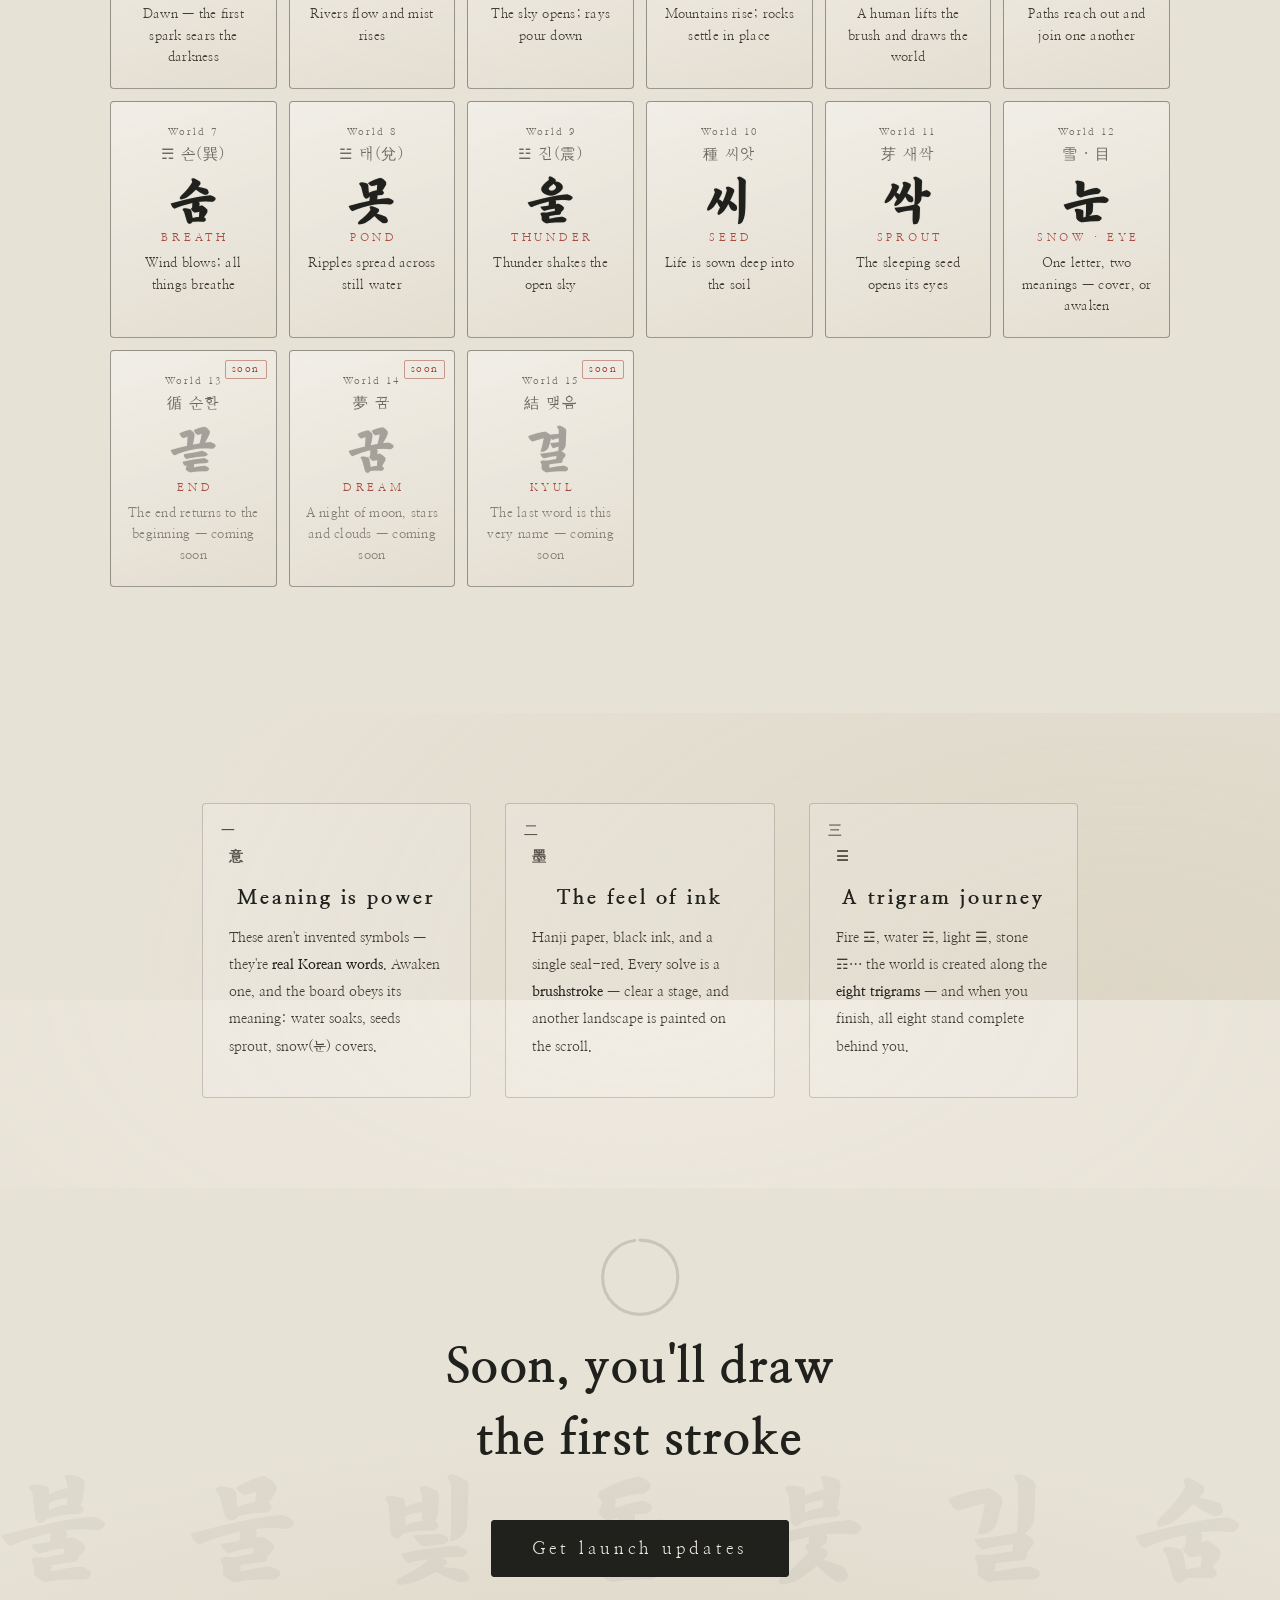
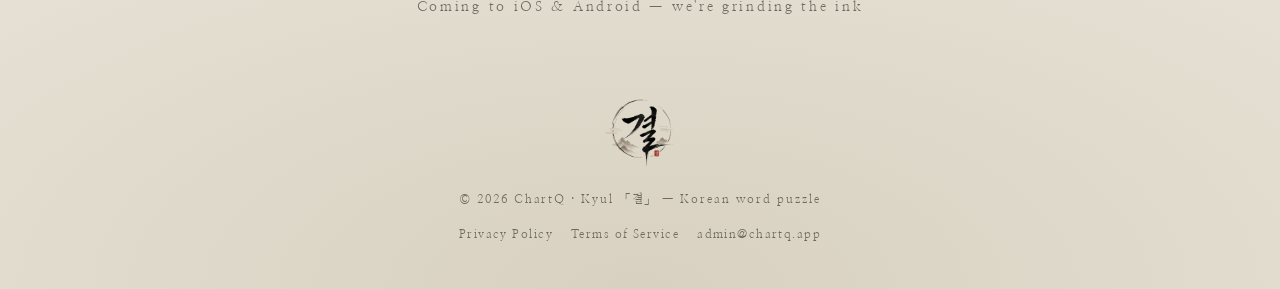
==== commit 9dda0c47: "EN↔한글 언어 토글 + 모바일 정검 보완 - 내비에 언어 토글(l-en/l-ko 인라인 이중언어 + data-lang CSS 스위칭) - 브라우저 로케일 자동감지, localSt" ====
--- a/index.html
+++ b/index.html
@@ -1,5 +1,5 @@
 <!doctype html>
-<html lang="en">
+<html lang="en" data-lang="en">
 <head>
 <meta charset="utf-8" />
 <meta name="viewport" content="width=device-width, initial-scale=1, viewport-fit=cover" />
@@ -43,6 +43,7 @@
 <i class="nav-progress" id="navProgress" aria-hidden="true"></i>
 <nav class="nav" id="nav">
   <a class="nav-logo" href="#top" aria-label="Kyul home"><img src="assets/logo-alpha.png" alt="결 Kyul" /></a>
+  <button class="lang-toggle" id="langToggle" aria-label="Switch language"><span class="l-en">한글</span><span class="l-ko">English</span></button>
 </nav>
 
 <!-- ─────────── 1. 서(序) — 히어로 ─────────── -->
@@ -58,13 +59,12 @@
       <span class="sr-only">Kyul 결 — A Korean word puzzle that shapes the world</span>
       <img class="hero-logo" src="assets/logo-alpha.png" alt="" width="512" height="512" fetchpriority="high" />
     </h1>
-    <p class="hero-sub">A Korean word puzzle that shapes the world</p>
-    <p class="hero-sub-ko">말로 세상을 빚는 한글 퍼즐</p>
-    <p class="hero-line">Awaken a word — and the world moves by its <em>meaning</em></p>
+    <p class="hero-sub"><span class="l-en">A Korean word puzzle that shapes the world</span><span class="l-ko">말로 세상을 빚는 한글 퍼즐</span></p>
+    <p class="hero-line"><span class="l-en">Awaken a word — and the world moves by its <em>meaning</em></span><span class="l-ko">단어를 깨우치면, 그 <em>뜻대로</em> 세상이 움직인다</span></p>
     <div class="hero-actions">
-      <a class="btn btn-primary" href="#journey">Unroll the Scroll</a>
-    </div>
-    <p class="hero-stats">12 worlds · 144 puzzles · coming to iOS &amp; Android</p>
+      <a class="btn btn-primary" href="#journey"><span class="l-en">Unroll the Scroll</span><span class="l-ko">두루마리 펼치기</span></a>
+    </div>
+    <p class="hero-stats"><span class="l-en">12 worlds · 144 puzzles · coming to iOS &amp; Android</span><span class="l-ko">열두 세계 · 백사십사 마당 · iOS · Android 출시 예정</span></p>
   </div>
 </header>
 
@@ -76,42 +76,60 @@
       <div class="chapter" data-i="0">
         <p class="ch-jamo"><span>ㅂ</span><span>ㅜ</span><span>ㄹ</span></p>
         <p class="ch-word">불</p>
-        <p class="ch-en">fire</p>
-        <p class="ch-poem"><span>On a page of nothing but darkness,</span><span>the first spark was struck</span><span class="ko">어둠뿐인 종이 위에 첫 불씨가 당겨졌다</span></p>
+        <p class="ch-en l-en">fire</p>
+        <p class="ch-poem">
+          <span class="line l-en">On a page of nothing but darkness,</span><span class="line l-en">the first spark was struck</span>
+          <span class="line l-ko">어둠뿐인 종이 위에</span><span class="line l-ko">첫 불씨가 당겨졌다</span>
+        </p>
         <span class="seal ch-stamp">불</span>
       </div>
       <div class="chapter" data-i="1">
         <p class="ch-jamo"><span>ㅁ</span><span>ㅜ</span><span>ㄹ</span></p>
         <p class="ch-word">물</p>
-        <p class="ch-en">water</p>
-        <p class="ch-poem"><span>A river began to flow,</span><span>and mist settled in the valleys</span><span class="ko">강이 흐르고 안개가 골을 메웠다</span></p>
+        <p class="ch-en l-en">water</p>
+        <p class="ch-poem">
+          <span class="line l-en">A river began to flow,</span><span class="line l-en">and mist settled in the valleys</span>
+          <span class="line l-ko">강이 흐르고</span><span class="line l-ko">안개가 골을 메웠다</span>
+        </p>
         <span class="seal ch-stamp">물</span>
       </div>
       <div class="chapter" data-i="2">
         <p class="ch-jamo"><span>ㅂ</span><span>ㅣ</span><span>ㅊ</span></p>
         <p class="ch-word">빛</p>
-        <p class="ch-en">light</p>
-        <p class="ch-poem"><span>The sky opened,</span><span>and light came pouring down</span><span class="ko">하늘이 트이고 빛살이 내려앉았다</span></p>
+        <p class="ch-en l-en">light</p>
+        <p class="ch-poem">
+          <span class="line l-en">The sky opened,</span><span class="line l-en">and light came pouring down</span>
+          <span class="line l-ko">하늘이 트이고</span><span class="line l-ko">빛살이 내려앉았다</span>
+        </p>
         <span class="seal ch-stamp">빛</span>
       </div>
       <div class="chapter" data-i="3">
         <p class="ch-jamo"><span>ㄷ</span><span>ㅗ</span><span>ㄹ</span></p>
         <p class="ch-word">돌</p>
-        <p class="ch-en">stone</p>
-        <p class="ch-poem"><span>Mountains rose,</span><span>and the rocks found their place</span><span class="ko">산이 솟고 바위가 자리를 잡았다</span></p>
+        <p class="ch-en l-en">stone</p>
+        <p class="ch-poem">
+          <span class="line l-en">Mountains rose,</span><span class="line l-en">and the rocks found their place</span>
+          <span class="line l-ko">산이 솟고</span><span class="line l-ko">바위가 자리를 잡았다</span>
+        </p>
         <span class="seal ch-stamp">돌</span>
       </div>
       <div class="chapter" data-i="4">
         <p class="ch-jamo"><span>ㅅ</span><span>ㅜ</span><span>ㅁ</span></p>
         <p class="ch-word">숨</p>
-        <p class="ch-en">breath</p>
-        <p class="ch-poem"><span>The wind began to blow,</span><span>and all things drew breath</span><span class="ko">바람이 불어 만물이 숨을 쉬었다</span></p>
+        <p class="ch-en l-en">breath</p>
+        <p class="ch-poem">
+          <span class="line l-en">The wind began to blow,</span><span class="line l-en">and all things drew breath</span>
+          <span class="line l-ko">바람이 불어</span><span class="line l-ko">만물이 숨을 쉬었다</span>
+        </p>
         <span class="seal ch-stamp">숨</span>
       </div>
       <div class="chapter chapter-final" data-i="5">
         <p class="ch-jamo"><span>ㄱ</span><span>ㅕ</span><span>ㄹ</span></p>
         <p class="ch-word ch-word-logo"><img src="assets/logo-alpha.png" alt="결 Kyul" /></p>
-        <p class="ch-poem"><span>And at the very end,</span><span>the grain of the world became letters</span><span class="ko">그리고 마지막에, 세상의 결이 글자가 되었다</span></p>
+        <p class="ch-poem">
+          <span class="line l-en">And at the very end,</span><span class="line l-en">the grain of the world became letters</span>
+          <span class="line l-ko">그리고 마지막에,</span><span class="line l-ko">세상의 결이 글자가 되었다</span>
+        </p>
         <span class="seal ch-stamp">결</span>
       </div>
     </div>
@@ -124,11 +142,11 @@
 <!-- ─────────── 3. 놀이법 — 인터랙티브 데모 ─────────── -->
 <section class="play" id="play">
   <div class="sec-head reveal">
-    <p class="sec-kicker">How to Play · 遊</p>
-    <h2>Link touching letters in a <em>straight line</em><br/>to form a word</h2>
-    <p class="ko-sub">붙은 자모를 일자로 이어 단어를 만드세요</p>
-    <p class="sec-desc">Complete a word and its tiles burn to ink — and the word's <strong>meaning</strong> comes true
-      on the board. Water washes away, fire burns. Clear every tile to finish the stage.</p>
+    <p class="sec-kicker"><span class="l-en">How to Play · 遊</span><span class="l-ko">놀이법 · 遊</span></p>
+    <h2><span class="l-en">Link touching letters in a <em>straight line</em><br/>to form a word</span><span class="l-ko">붙은 자모를 <em>일자</em>로 이어<br/>단어를 만드세요</span></h2>
+    <p class="sec-desc"><span class="l-en">Complete a word and its tiles burn to ink — and the word's <strong>meaning</strong> comes true
+      on the board. Water washes away, fire burns. Clear every tile to finish the stage.</span><span class="l-ko">단어가 완성되면 그 칸이 먹으로 타오르고, 단어의 <strong>뜻</strong>이 판 위에 실제로 일어납니다.
+      물은 씻어내고, 불은 태웁니다. 모든 칸을 비우면 한 마당이 끝납니다.</span></p>
   </div>
 
   <div class="demo-wrap reveal">
@@ -136,9 +154,9 @@
       <div class="demo-board" id="demoBoard" role="group" aria-label="Playable demo"></div>
       <div class="demo-clear" id="demoClear" hidden>
         <p class="demo-clear-syll">결</p>
-        <p class="demo-clear-msg">Stage Clear · 한 마당 클리어</p>
+        <p class="demo-clear-msg"><span class="l-en">Stage Clear</span><span class="l-ko">한 마당 클리어</span></p>
         <span class="seal">결</span>
-        <button class="btn" id="demoAgain">Play again</button>
+        <button class="btn" id="demoAgain"><span class="l-en">Play again</span><span class="l-ko">다시 놀기</span></button>
       </div>
     </div>
     <div class="demo-side">
@@ -147,12 +165,12 @@
         <p class="demo-meaning" id="demoMeaning">&nbsp;</p>
       </div>
       <ul class="demo-hints">
-        <li><b>Drag</b> — or tap one by one — to link the letters.</li>
-        <li><b>물</b> (water) flows vertically. Complete it to wash away the noise beside it.</li>
-        <li><b>불</b> (fire) burns horizontally. It scorches the remaining noise.</li>
-        <li>The key: telling real words from the noise.</li>
+        <li><span class="l-en"><b>Drag</b> — or tap one by one — to link the letters.</span><span class="l-ko"><b>끌어서</b> 또는 <b>하나씩 눌러서</b> 자모를 이어보세요.</span></li>
+        <li><span class="l-en"><b>물</b> (water) flows vertically. Complete it to wash away the noise beside it.</span><span class="l-ko"><b>물</b> — 세로로 흐릅니다. 완성되면 곁의 노이즈를 씻어냅니다.</span></li>
+        <li><span class="l-en"><b>불</b> (fire) burns horizontally. It scorches the remaining noise.</span><span class="l-ko"><b>불</b> — 가로로 타오릅니다. 남은 노이즈를 태웁니다.</span></li>
+        <li><span class="l-en">The key: telling real words from the noise.</span><span class="l-ko">단어가 아닌 글자(노이즈)를 가려내는 것이 핵심.</span></li>
       </ul>
-      <button class="btn" id="demoReset">↺ Start over</button>
+      <button class="btn" id="demoReset"><span class="l-en">↺ Start over</span><span class="l-ko">↺ 처음부터</span></button>
     </div>
   </div>
 </section>
@@ -160,11 +178,11 @@
 <!-- ─────────── 4. 세계 — 12월드 ─────────── -->
 <section class="worlds" id="worlds">
   <div class="sec-head reveal">
-    <p class="sec-kicker">The Worlds · 界</p>
-    <h2>Twelve worlds,<br/><em>one hundred forty-four</em> puzzles</h2>
-    <p class="ko-sub">열두 개의 세계, 백사십사 개의 마당</p>
-    <p class="sec-desc">The story of creation rests on the frame of the eight trigrams (八卦).
-      Clear a world, and one more scene is painted onto the scroll.</p>
+    <p class="sec-kicker"><span class="l-en">The Worlds · 界</span><span class="l-ko">세계 · 界</span></p>
+    <h2><span class="l-en">Twelve worlds,<br/><em>one hundred forty-four</em> puzzles</span><span class="l-ko">열두 개의 세계,<br/><em>백사십사</em> 개의 마당</span></h2>
+    <p class="sec-desc"><span class="l-en">The story of creation rests on the frame of the eight trigrams (八卦).
+      Clear a world, and one more scene is painted onto the scroll.</span><span class="l-ko">팔괘(八卦)의 골격 위에 창세의 이야기가 놓입니다.
+      한 세계를 비울 때마다 두루마리에 그림이 한 폭씩 더해집니다.</span></p>
   </div>
   <div class="world-grid reveal" id="worldGrid"></div>
 </section>
@@ -174,23 +192,26 @@
   <div class="pillar reveal">
     <p class="pillar-no">一</p>
     <p class="pillar-sym">意</p>
-    <h3>Meaning is power</h3>
-    <p>These aren't invented symbols — they're <b>real Korean words</b>. Awaken one, and the board
-    obeys its meaning: water soaks, seeds sprout, snow(눈) covers.</p>
+    <h3><span class="l-en">Meaning is power</span><span class="l-ko">뜻이 곧 힘</span></h3>
+    <p><span class="l-en">These aren't invented symbols — they're <b>real Korean words</b>. Awaken one, and the board
+    obeys its meaning: water soaks, seeds sprout, snow(눈) covers.</span><span class="l-ko">의미 없는 기호가 아니라 <b>진짜 한국어</b>.
+    단어를 깨우치면 그 뜻 그대로 판이 반응합니다 — 물은 적시고, 씨는 싹트고, 눈(雪)은 덮습니다.</span></p>
   </div>
   <div class="pillar reveal">
     <p class="pillar-no">二</p>
     <p class="pillar-sym">墨</p>
-    <h3>The feel of ink</h3>
-    <p>Hanji paper, black ink, and a single seal-red. Every solve is a <b>brushstroke</b> —
-    clear a stage, and another landscape is painted on the scroll.</p>
+    <h3><span class="l-en">The feel of ink</span><span class="l-ko">수묵의 감각</span></h3>
+    <p><span class="l-en">Hanji paper, black ink, and a single seal-red. Every solve is a <b>brushstroke</b> —
+    clear a stage, and another landscape is painted on the scroll.</span><span class="l-ko">한지 위의 먹과 낙관 주홍, 단 두 색.
+    푸는 행위가 곧 <b>붓질</b>이 되어, 마당을 비울 때마다 산수화 한 폭이 그려집니다.</span></p>
   </div>
   <div class="pillar reveal">
     <p class="pillar-no">三</p>
     <p class="pillar-sym">☰</p>
-    <h3>A trigram journey</h3>
-    <p>Fire ☲, water ☵, light ☰, stone ☶… the world is created along the <b>eight trigrams</b> —
-    and when you finish, all eight stand complete behind you.</p>
+    <h3><span class="l-en">A trigram journey</span><span class="l-ko">팔괘의 여정</span></h3>
+    <p><span class="l-en">Fire ☲, water ☵, light ☰, stone ☶… the world is created along the <b>eight trigrams</b> —
+    and when you finish, all eight stand complete behind you.</span><span class="l-ko">불☲ 물☵ 빛☰ 돌☶ … 여덟 괘를 따라 세상이 창조되고,
+    다 깬 뒤 돌아보면 <b>여덟 괘</b>가 완성되어 있습니다.</span></p>
   </div>
 </section>
 
@@ -203,18 +224,17 @@
     <path d="M100 18 C 150 18, 184 55, 184 100 C 184 148, 146 183, 99 183 C 53 183, 17 147, 17 101 C 17 58, 48 24, 88 19"
           fill="none" stroke="currentColor" stroke-width="7" stroke-linecap="round"/>
   </svg>
-  <h2 class="outro-title reveal">Soon, you'll draw<br/>the first stroke</h2>
-  <p class="ko-sub reveal">곧, 첫 획을 긋게 됩니다</p>
+  <h2 class="outro-title reveal"><span class="l-en">Soon, you'll draw<br/>the first stroke</span><span class="l-ko">곧, 첫 획을<br/>긋게 됩니다</span></h2>
   <div class="hero-actions reveal">
-    <a class="btn btn-primary btn-big" href="mailto:admin@chartq.app">Get launch updates</a>
-  </div>
-  <p class="outro-soon reveal">Coming to iOS &amp; Android — we're grinding the ink</p>
+    <a class="btn btn-primary btn-big" href="mailto:admin@chartq.app"><span class="l-en">Get launch updates</span><span class="l-ko">출시 소식 받기</span></a>
+  </div>
+  <p class="outro-soon reveal"><span class="l-en">Coming to iOS &amp; Android — we're grinding the ink</span><span class="l-ko">iOS · Android 앱 — 붓을 갈고 있습니다</span></p>
   <div class="outro-foot">
     <img class="foot-logo" src="assets/logo-alpha.png" alt="결 Kyul" />
-    <p>© 2026 ChartQ · Kyul 「결」 — Korean word puzzle</p>
+    <p><span class="l-en">© 2026 ChartQ · Kyul 「결」 — Korean word puzzle</span><span class="l-ko">© 2026 ChartQ · 「결」 — 한글 단어 퍼즐</span></p>
     <div class="legal-links">
-      <a href="/privacy">Privacy Policy</a>
-      <a href="/terms">Terms of Service</a>
+      <a href="/privacy"><span class="l-en">Privacy Policy</span><span class="l-ko">개인정보 처리방침</span></a>
+      <a href="/terms"><span class="l-en">Terms of Service</span><span class="l-ko">서비스 이용약관</span></a>
       <a href="mailto:admin@chartq.app">admin@chartq.app</a>
     </div>
   </div>
--- a/css/style.css
+++ b/css/style.css
@@ -19,6 +19,16 @@
   --brush:"Dokrip","Nanum Myeongjo","Batang",serif;
 }
 .sr-only{position:absolute; width:1px; height:1px; padding:0; margin:-1px; overflow:hidden; clip:rect(0 0 0 0); white-space:nowrap; border:0}
+
+/* 언어 토글 — data-lang 이 보여줄 언어를 고른다 */
+html[data-lang="en"] .l-ko{display:none !important}
+html[data-lang="ko"] .l-en{display:none !important}
+.lang-toggle{
+  font-family:var(--serif); font-size:13px; letter-spacing:.14em; color:var(--ink-soft);
+  background:rgba(255,255,255,.35); border:1px solid var(--line-bold); border-radius:3px;
+  padding:7px 14px; cursor:pointer; transition:background .18s, color .18s;
+}
+.lang-toggle:hover{background:var(--ink); color:var(--paper-hi)}
 
 *{box-sizing:border-box;margin:0;padding:0}
 html{scroll-behavior:smooth}
@@ -118,7 +128,7 @@
 }
 /* 공식 로고 — 투명 배경(logo-alpha), 먹이 스며 번지는 리빌 */
 .hero-logo{
-  display:block; width:clamp(250px,44vw,440px); height:auto;
+  display:block; width:clamp(230px, min(44vw, 58svh), 440px); height:auto;
   user-select:none; -webkit-user-drag:none;
   animation:logo-soak 1.9s cubic-bezier(.25,.6,.3,1) .7s both;
   -webkit-mask-image:radial-gradient(circle at 50% 46%, #000 58%, transparent 74%);
@@ -202,7 +212,7 @@
 .ch-poem .ko{font-size:.72em; color:var(--ink-faint); letter-spacing:.1em; margin-top:8px}
 .ch-stamp{margin-top:22px; width:40px; height:40px; font-size:20px; transform:rotate(-3deg)}
 .ch-word-logo{line-height:0}
-.ch-word-logo img{width:clamp(230px,38vw,390px); height:auto}
+.ch-word-logo img{width:clamp(210px, min(38vw, 42svh), 390px); height:auto}
 .chapter-final .ch-stamp{display:none}   /* 로고 안에 낙관이 이미 있다 */
 
 /* 낙관 진행 도장 — 지나온 장이 붉게 찍힌다 */
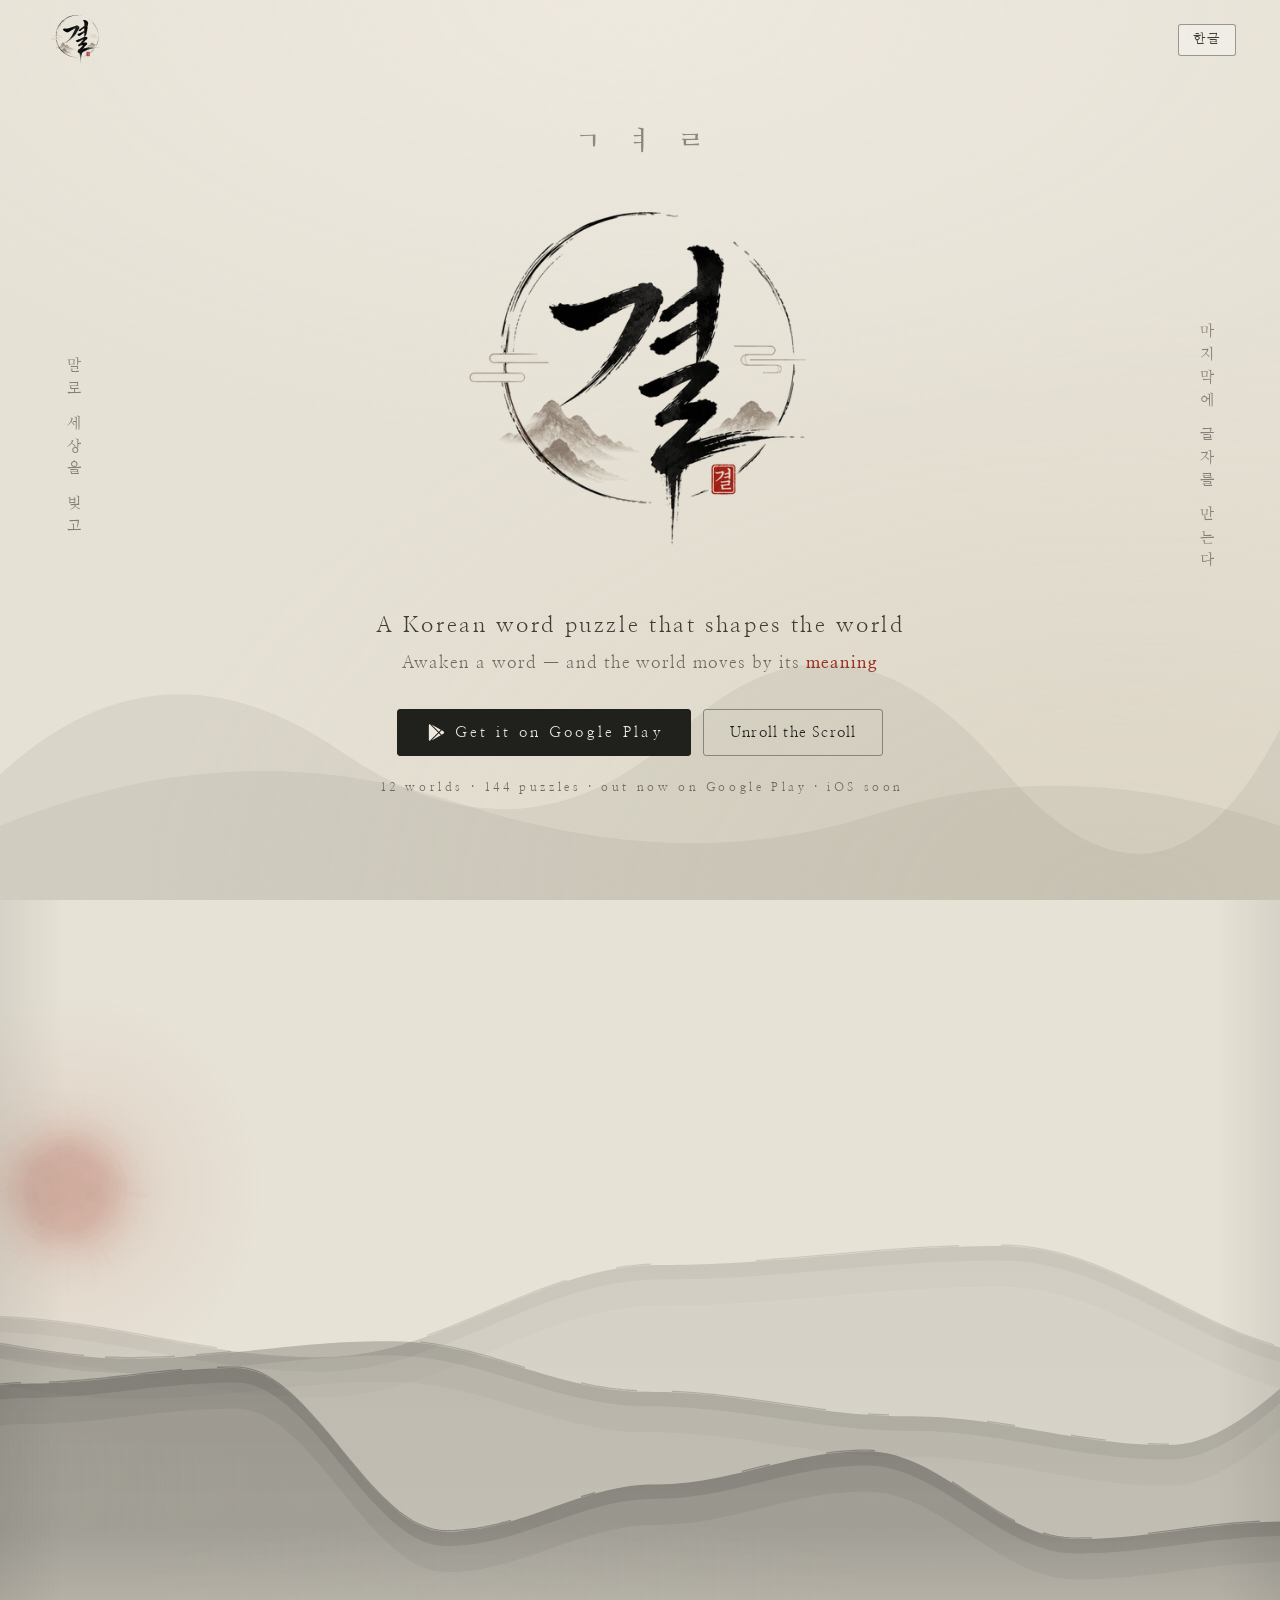
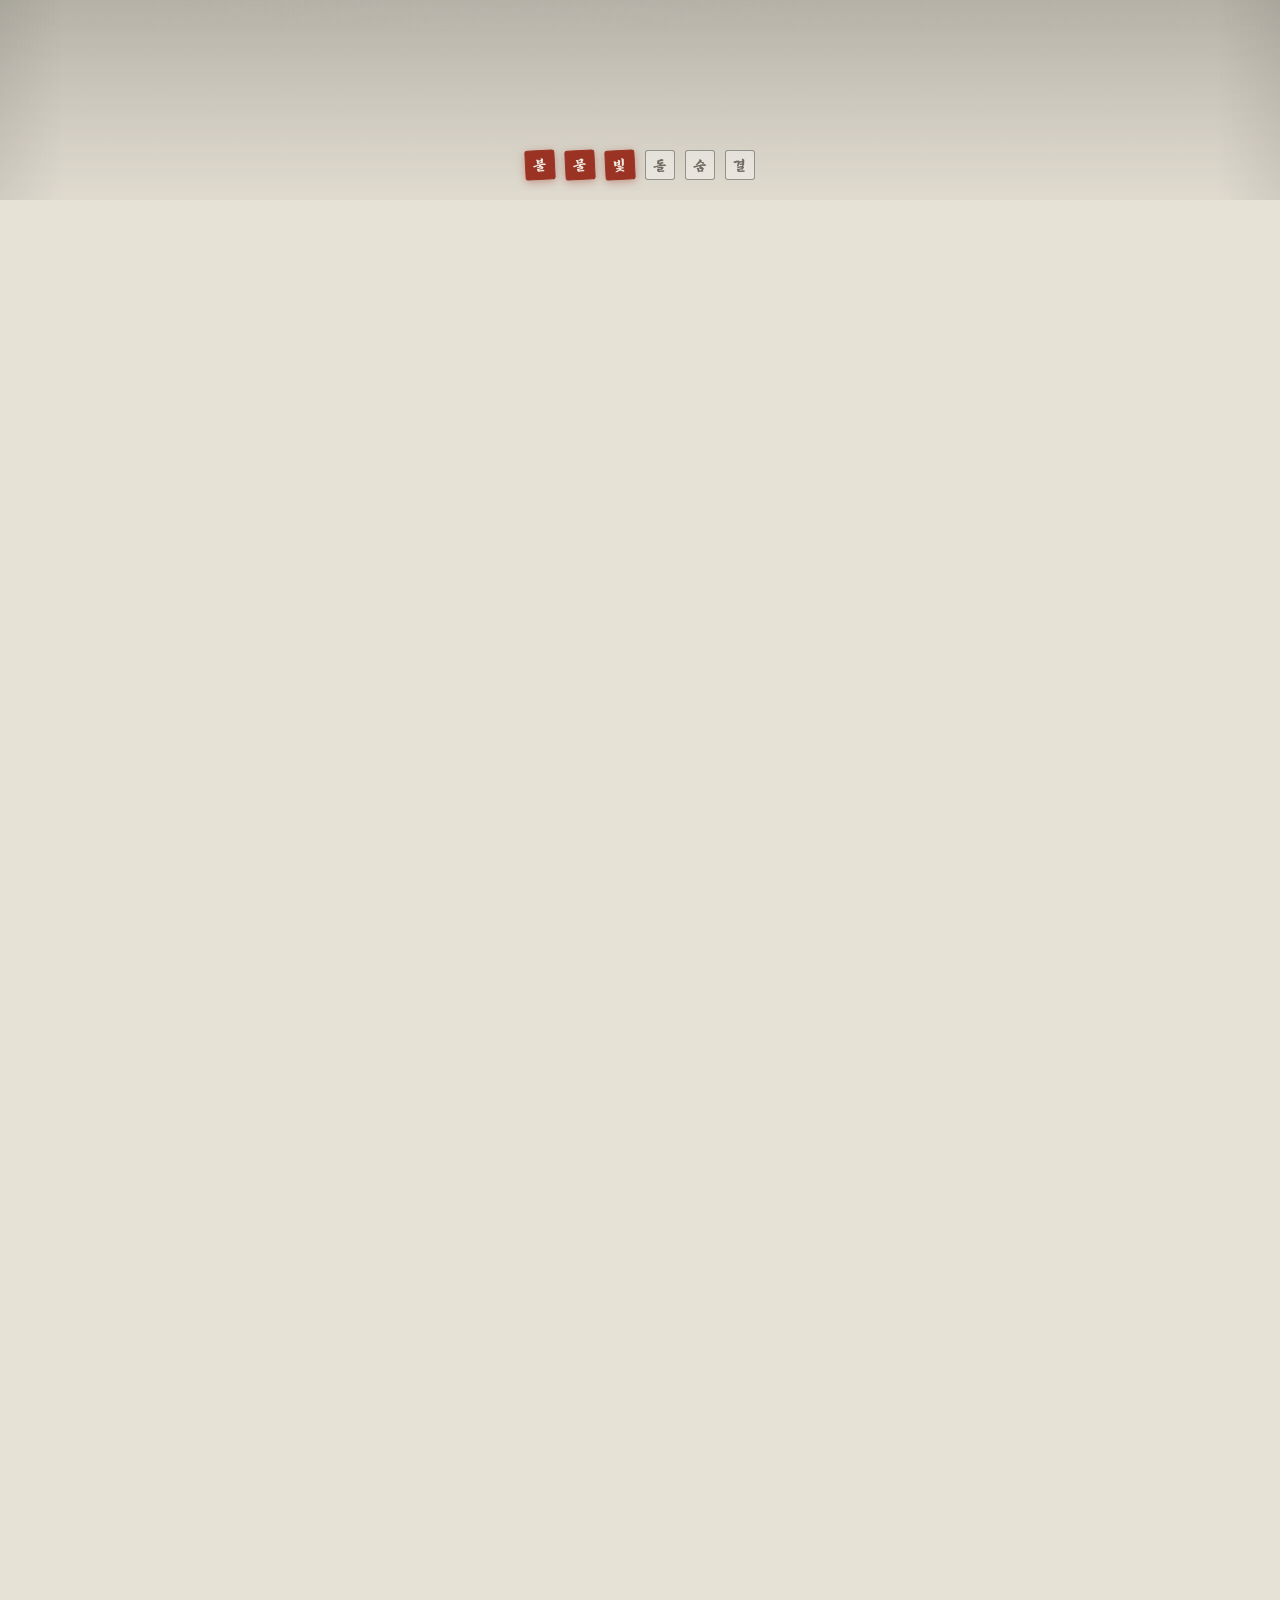
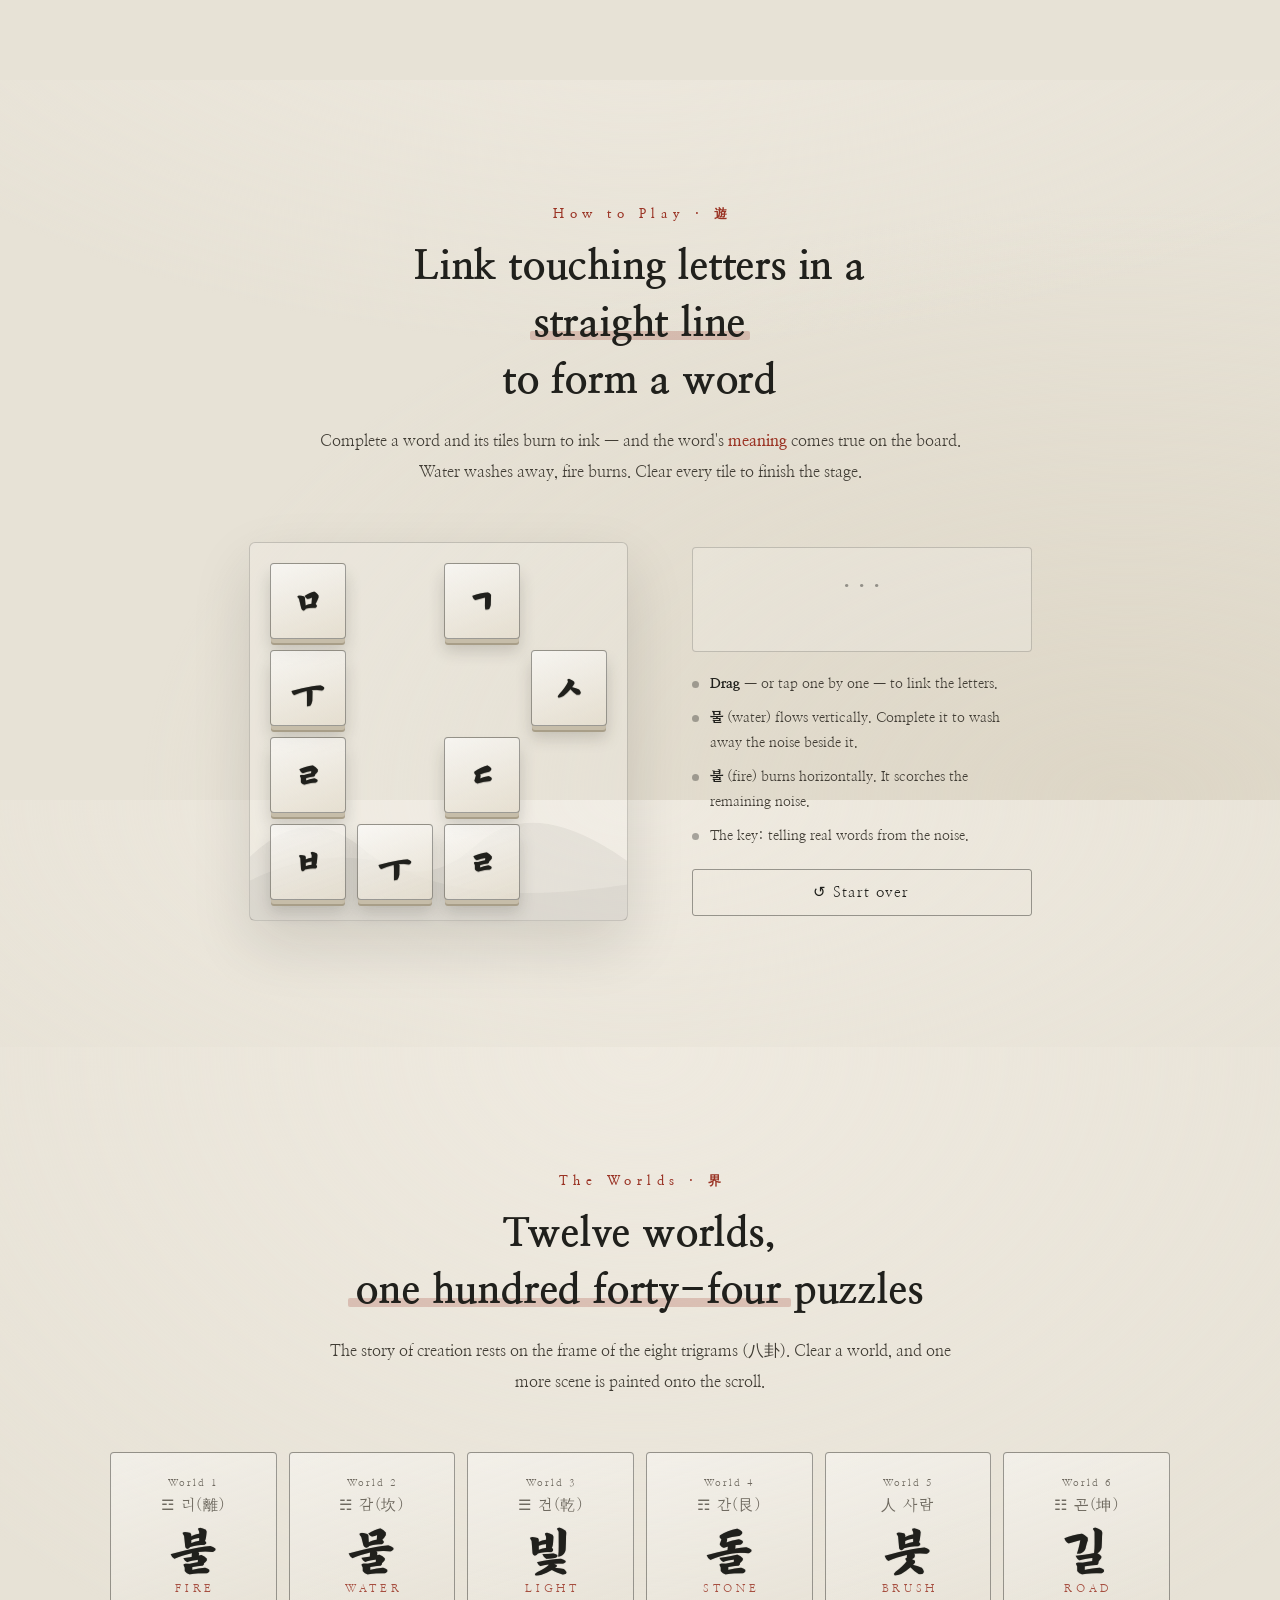
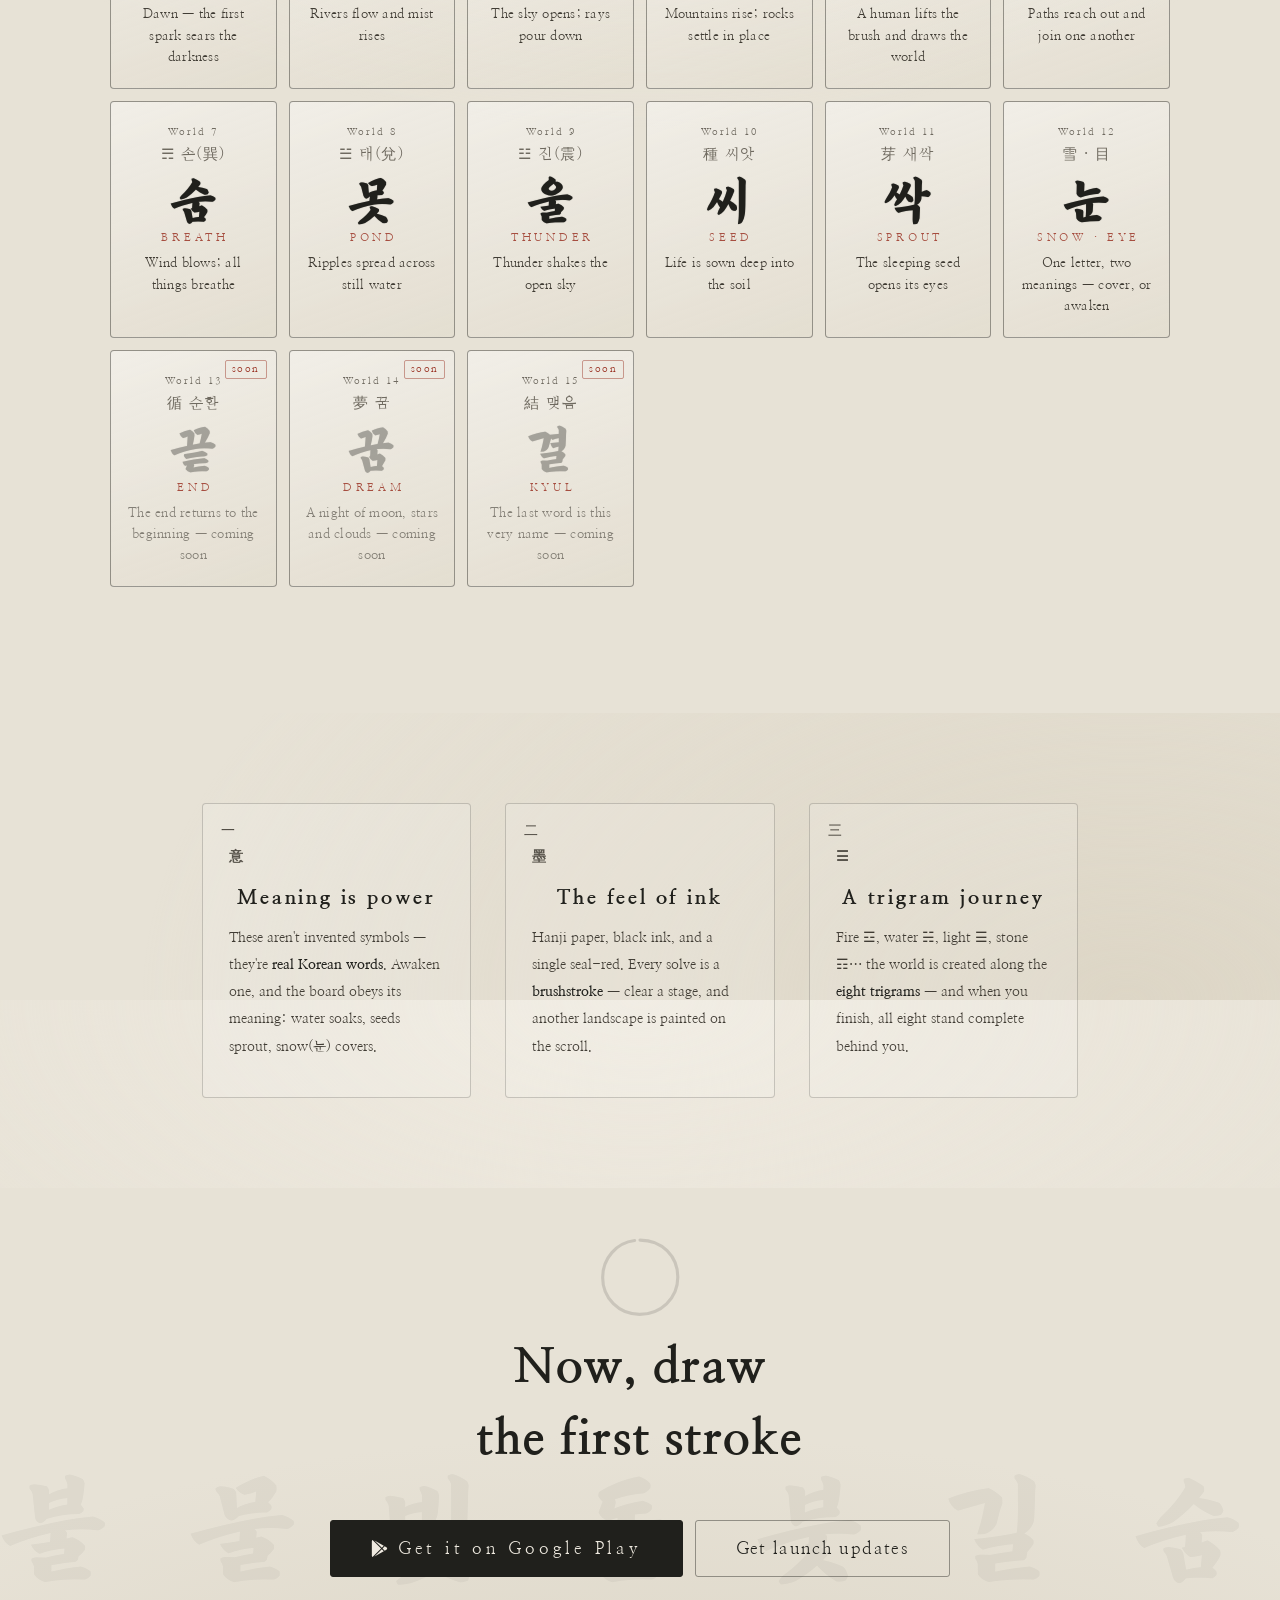
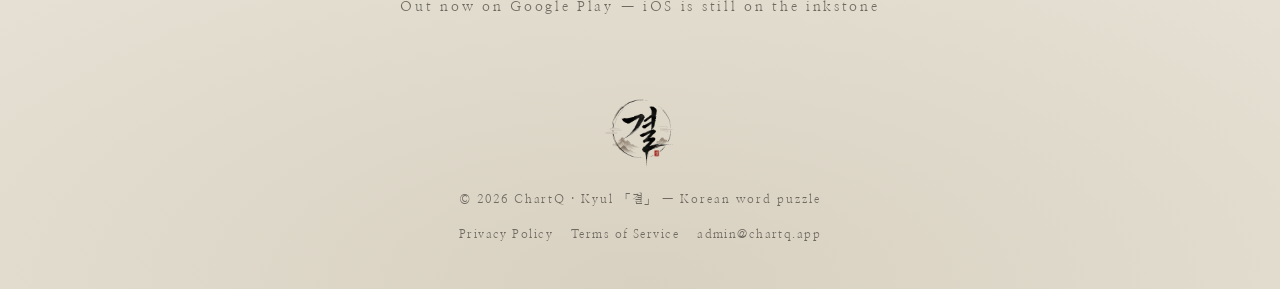
==== commit 3dc0bf56: "모바일 스크롤 성능 최적화 + Google Play 다운로드 버튼 (기기별 분기) - 모바일 저부하 모드(lowFX): 전면 grain multiply 블렌드 제거, SVG 잉크 " ====
--- a/index.html
+++ b/index.html
@@ -62,9 +62,14 @@
     <p class="hero-sub"><span class="l-en">A Korean word puzzle that shapes the world</span><span class="l-ko">말로 세상을 빚는 한글 퍼즐</span></p>
     <p class="hero-line"><span class="l-en">Awaken a word — and the world moves by its <em>meaning</em></span><span class="l-ko">단어를 깨우치면, 그 <em>뜻대로</em> 세상이 움직인다</span></p>
     <div class="hero-actions">
-      <a class="btn btn-primary" href="#journey"><span class="l-en">Unroll the Scroll</span><span class="l-ko">두루마리 펼치기</span></a>
-    </div>
-    <p class="hero-stats"><span class="l-en">12 worlds · 144 puzzles · coming to iOS &amp; Android</span><span class="l-ko">열두 세계 · 백사십사 마당 · iOS · Android 출시 예정</span></p>
+      <a class="btn btn-primary btn-store store-android" href="https://play.google.com/store/apps/details?id=com.wwdwwg.kyul" target="_blank" rel="noopener">
+        <svg viewBox="0 0 512 512" aria-hidden="true"><path fill="currentColor" d="M325.3 234.3 104.6 13l280.8 161.2-60.1 60.1zM47 0C34 6.8 25.3 19.2 25.3 35.3v441.3c0 16.1 8.7 28.5 21.7 35.3l256.6-256L47 0zm425.2 225.6-58.9-34.1-65.7 64.5 65.7 64.5 60.1-34.1c18-14.3 18-46.5-1.2-60.8zM104.6 499l280.8-161.2-60.1-60.1L104.6 499z"/></svg>
+        <span class="l-en">Get it on Google Play</span><span class="l-ko">Google Play에서 받기</span>
+      </a>
+      <span class="store-soon store-ios-only"><span class="l-en">App Store — coming soon</span><span class="l-ko">App Store 준비 중</span></span>
+      <a class="btn" href="#journey"><span class="l-en">Unroll the Scroll</span><span class="l-ko">두루마리 펼치기</span></a>
+    </div>
+    <p class="hero-stats"><span class="l-en">12 worlds · 144 puzzles · out now on Google Play · iOS soon</span><span class="l-ko">열두 세계 · 백사십사 마당 · Google Play 출시 · iOS 준비 중</span></p>
   </div>
 </header>
 
@@ -224,11 +229,16 @@
     <path d="M100 18 C 150 18, 184 55, 184 100 C 184 148, 146 183, 99 183 C 53 183, 17 147, 17 101 C 17 58, 48 24, 88 19"
           fill="none" stroke="currentColor" stroke-width="7" stroke-linecap="round"/>
   </svg>
-  <h2 class="outro-title reveal"><span class="l-en">Soon, you'll draw<br/>the first stroke</span><span class="l-ko">곧, 첫 획을<br/>긋게 됩니다</span></h2>
+  <h2 class="outro-title reveal"><span class="l-en">Now, draw<br/>the first stroke</span><span class="l-ko">이제, 첫 획을<br/>그으세요</span></h2>
   <div class="hero-actions reveal">
-    <a class="btn btn-primary btn-big" href="mailto:admin@chartq.app"><span class="l-en">Get launch updates</span><span class="l-ko">출시 소식 받기</span></a>
-  </div>
-  <p class="outro-soon reveal"><span class="l-en">Coming to iOS &amp; Android — we're grinding the ink</span><span class="l-ko">iOS · Android 앱 — 붓을 갈고 있습니다</span></p>
+    <a class="btn btn-primary btn-big btn-store store-android" href="https://play.google.com/store/apps/details?id=com.wwdwwg.kyul" target="_blank" rel="noopener">
+      <svg viewBox="0 0 512 512" aria-hidden="true"><path fill="currentColor" d="M325.3 234.3 104.6 13l280.8 161.2-60.1 60.1zM47 0C34 6.8 25.3 19.2 25.3 35.3v441.3c0 16.1 8.7 28.5 21.7 35.3l256.6-256L47 0zm425.2 225.6-58.9-34.1-65.7 64.5 65.7 64.5 60.1-34.1c18-14.3 18-46.5-1.2-60.8zM104.6 499l280.8-161.2-60.1-60.1L104.6 499z"/></svg>
+      <span class="l-en">Get it on Google Play</span><span class="l-ko">Google Play에서 받기</span>
+    </a>
+    <span class="store-soon store-ios-only"><span class="l-en">App Store — coming soon</span><span class="l-ko">App Store 준비 중</span></span>
+    <a class="btn btn-big" href="mailto:admin@chartq.app"><span class="l-en">Get launch updates</span><span class="l-ko">출시 소식 받기</span></a>
+  </div>
+  <p class="outro-soon reveal"><span class="l-en">Out now on Google Play — iOS is still on the inkstone</span><span class="l-ko">Google Play 정식 출시 — iOS는 붓을 갈고 있습니다</span></p>
   <div class="outro-foot">
     <img class="foot-logo" src="assets/logo-alpha.png" alt="결 Kyul" />
     <p><span class="l-en">© 2026 ChartQ · Kyul 「결」 — Korean word puzzle</span><span class="l-ko">© 2026 ChartQ · 「결」 — 한글 단어 퍼즐</span></p>
--- a/css/style.css
+++ b/css/style.css
@@ -86,6 +86,17 @@
 .btn-primary::before{background:var(--seal)}
 .btn-primary:hover{border-color:var(--seal)}
 .btn-big{font-size:17px; padding:17px 40px}
+
+/* 스토어 버튼 — html[data-store] 로 기기별 분기 (android/ios/other) */
+.btn-store{gap:10px}
+.btn-store svg{width:17px; height:17px; flex:none}
+.store-soon{
+  display:inline-flex; align-items:center; justify-content:center; gap:8px;
+  font-family:var(--serif); font-size:13px; letter-spacing:.14em; color:var(--ink-faint);
+  border:1px dashed var(--line-bold); border-radius:3px; padding:13px 22px;
+}
+html[data-store="ios"] .store-android{display:none !important}
+html:not([data-store="ios"]) .store-ios-only{display:none !important}
 
 .enso{width:150px; height:150px; color:var(--ink); opacity:.09}
 .enso-sm{width:90px; height:90px; opacity:.14}
@@ -427,6 +438,23 @@
 .legal-links a{font-size:12px; letter-spacing:.12em; color:var(--ink-faint); text-decoration:none; border-bottom:1px solid transparent; transition:color .18s,border-color .18s}
 .legal-links a:hover{color:var(--ink); border-color:var(--line-bold)}
 
+/* ── 모바일 성능 — 스크롤 버벅임 제거 ───── */
+/* JS의 lowFX 판정과 동일 조건. 전면 블렌드·SVG 번짐 필터·backdrop-filter 는
+   모바일 GPU에서 스크롤 프레임을 통째로 잡아먹는다 — 저부하 대체로 교체 */
+@media (max-width:820px), (hover:none) and (pointer:coarse){
+  .grain{mix-blend-mode:normal; opacity:.34}          /* 전면 multiply 재합성 제거 — 어두운 노이즈라 시각차 없음 */
+  .reveal{filter:none}                                 /* blur 리빌 → opacity/transform 만 */
+  .reveal.in{filter:none}
+  .nav.scrolled{backdrop-filter:none; -webkit-backdrop-filter:none; background:rgba(239,234,224,.96)}
+  .ink-ripple,.ink-splat,.wcard::before{filter:none}   /* 탭마다 SVG 번짐 필터 렌더 금지 */
+  .dcell.ink{filter:none; animation-name:cell-bloom-lite}
+  @keyframes cell-bloom-lite{
+    from{transform:scale(.28); opacity:0}
+    62%{transform:scale(1.12) translateY(3px); opacity:1}
+    to{transform:scale(1) translateY(4px); opacity:1}
+  }
+}
+
 /* ── 반응형·접근성 ────────────────────── */
 @media (max-width:760px){
   .hero-side{display:none}
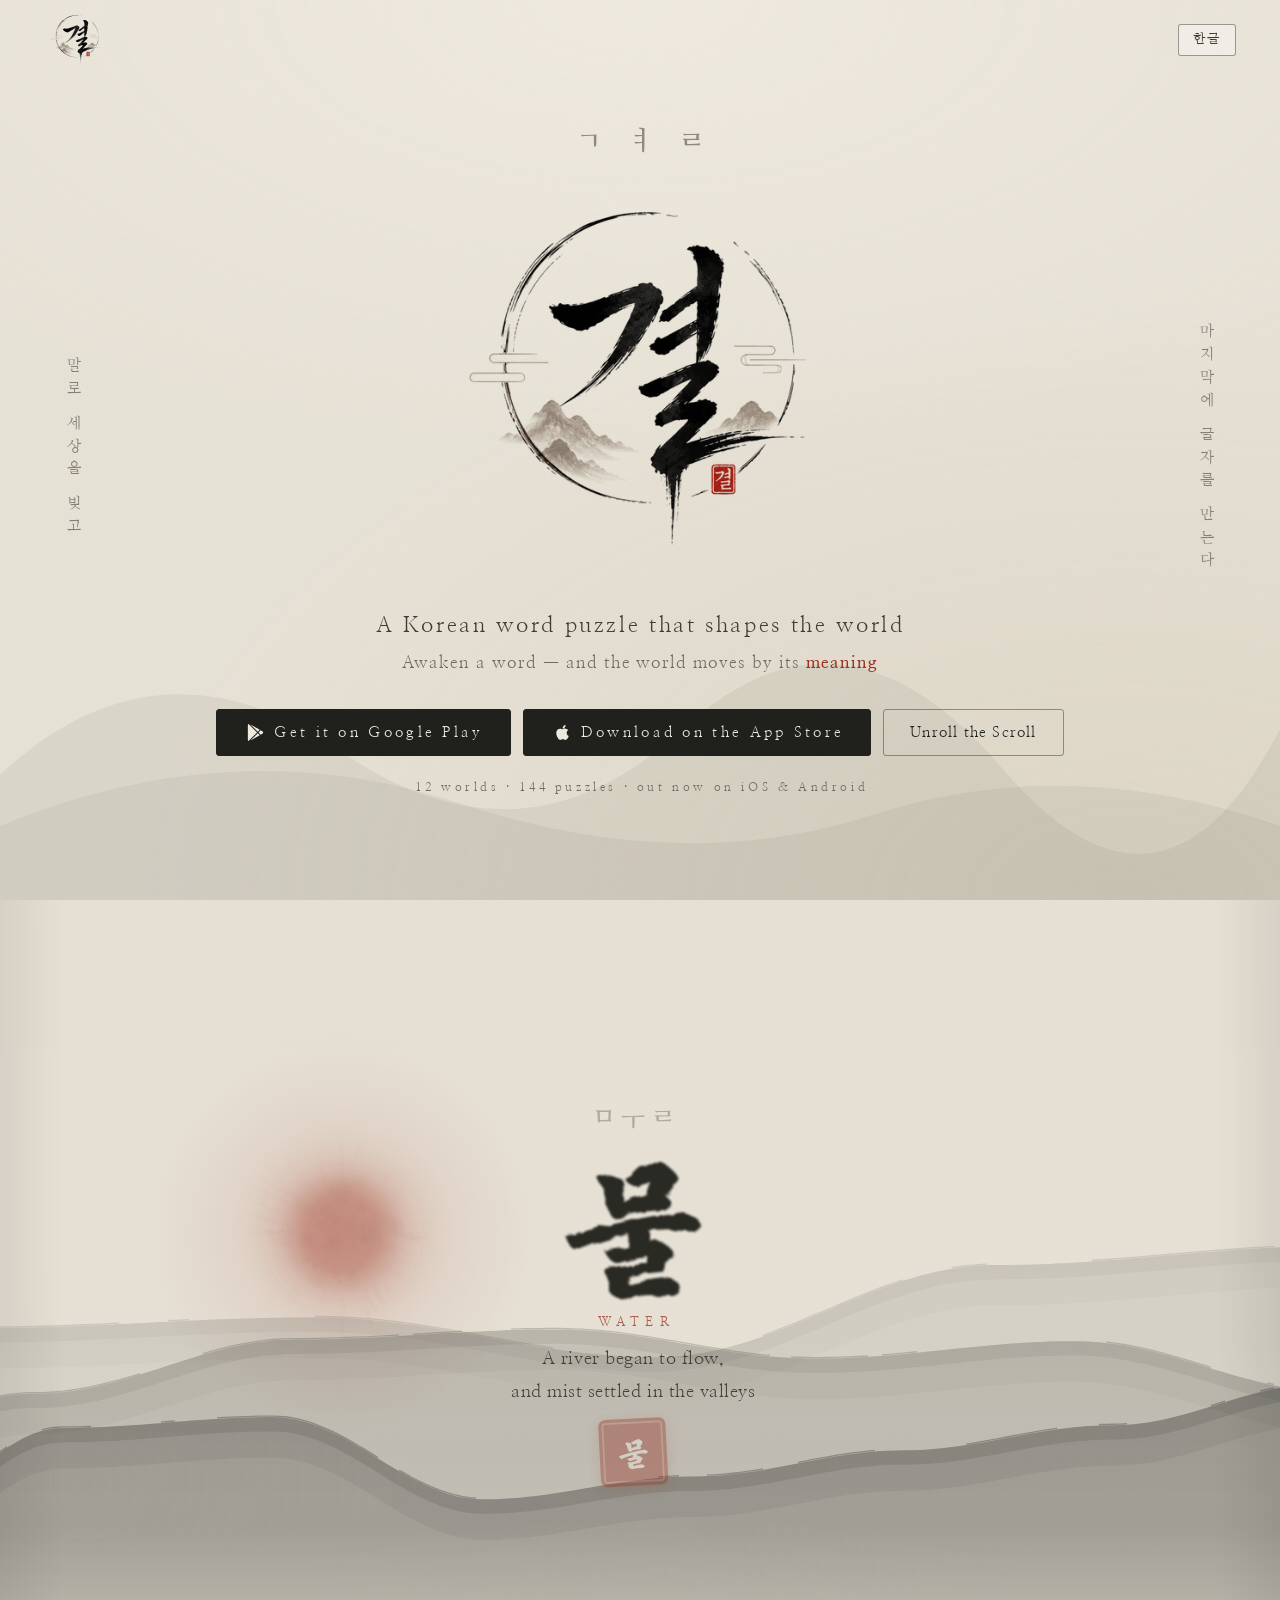
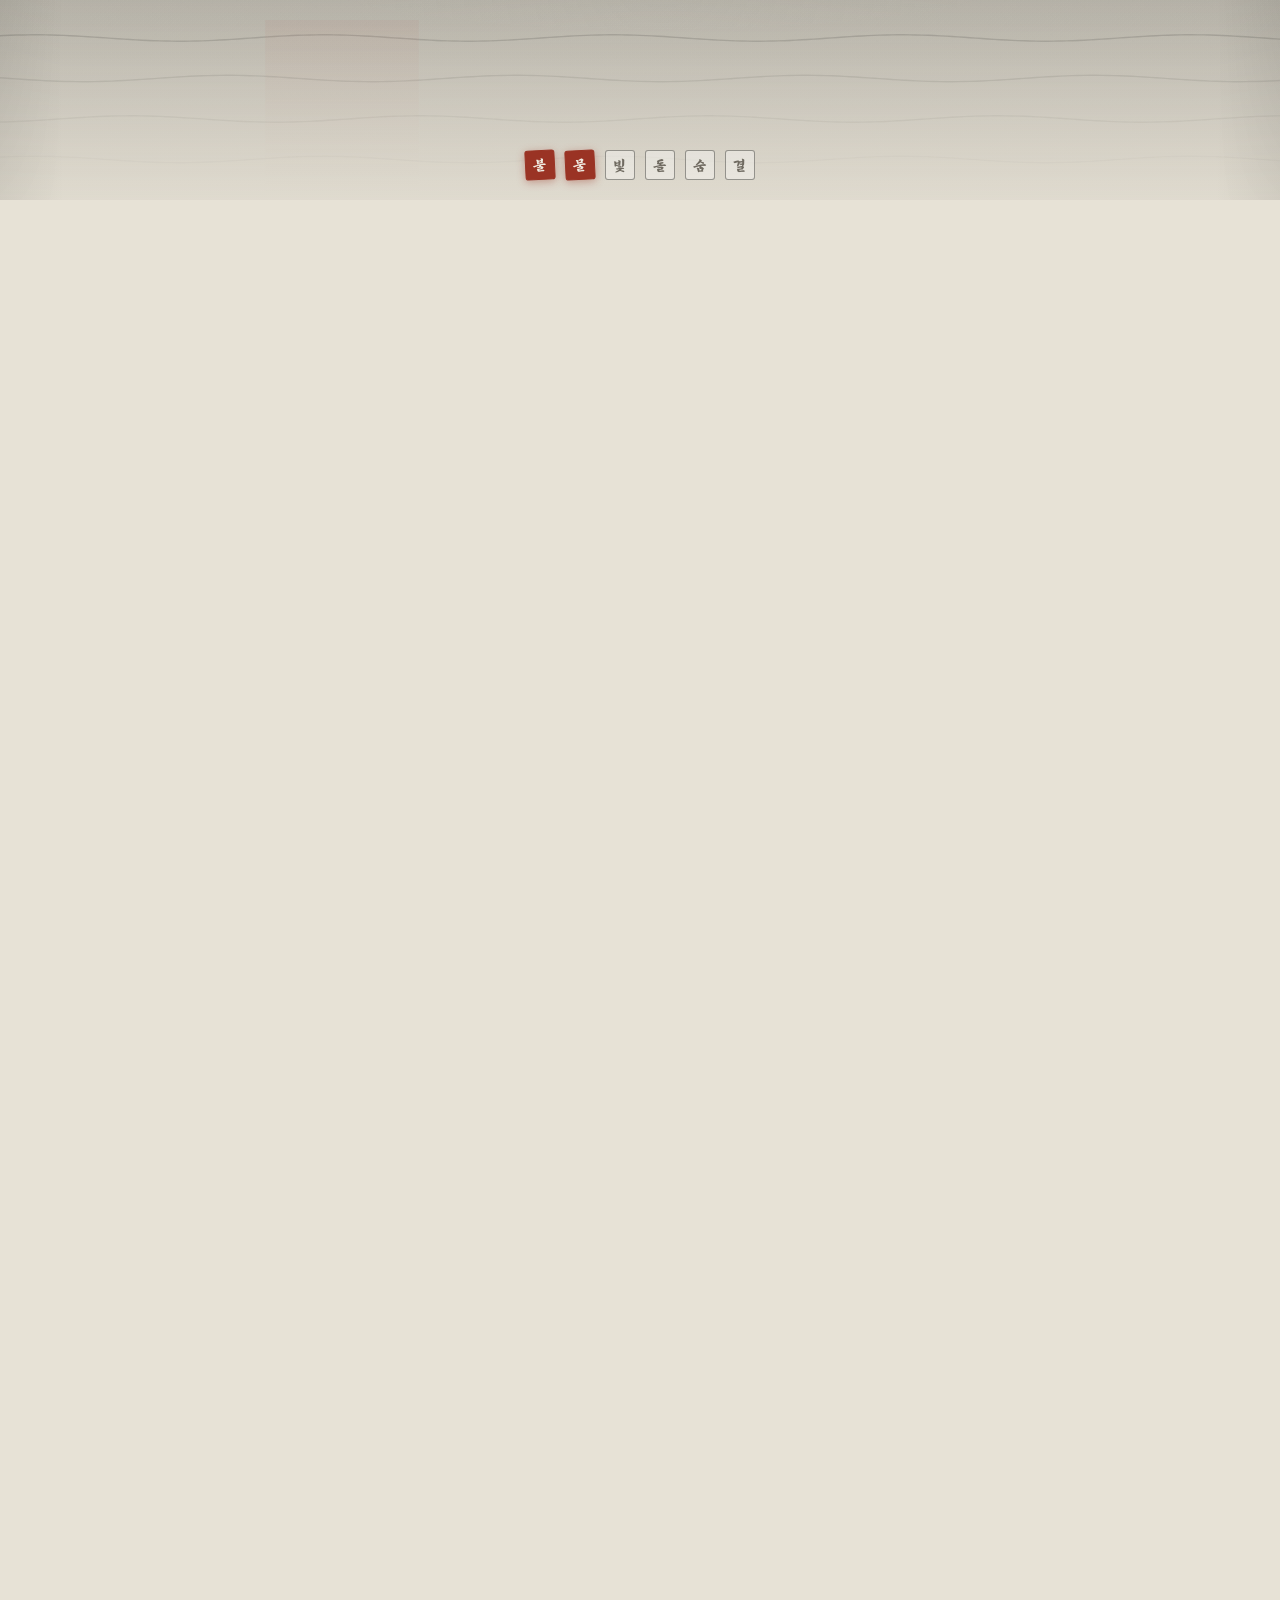
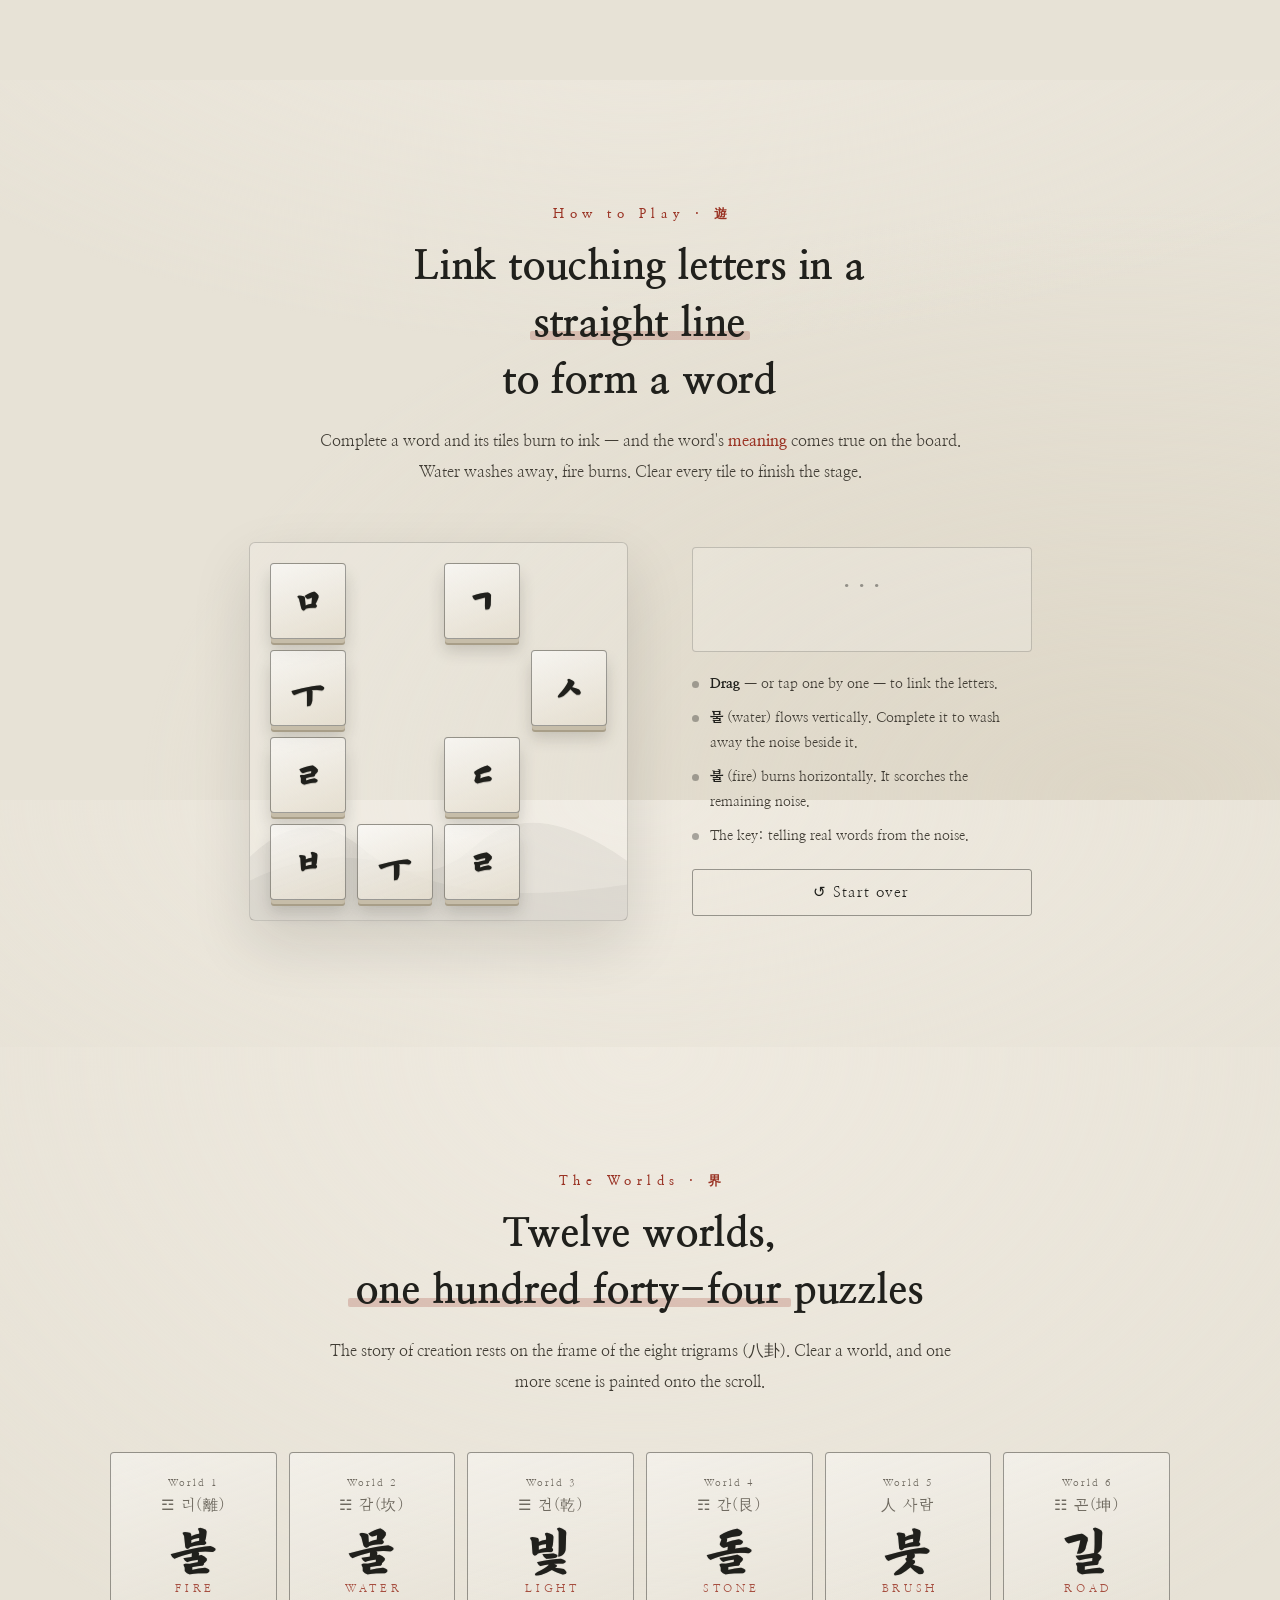
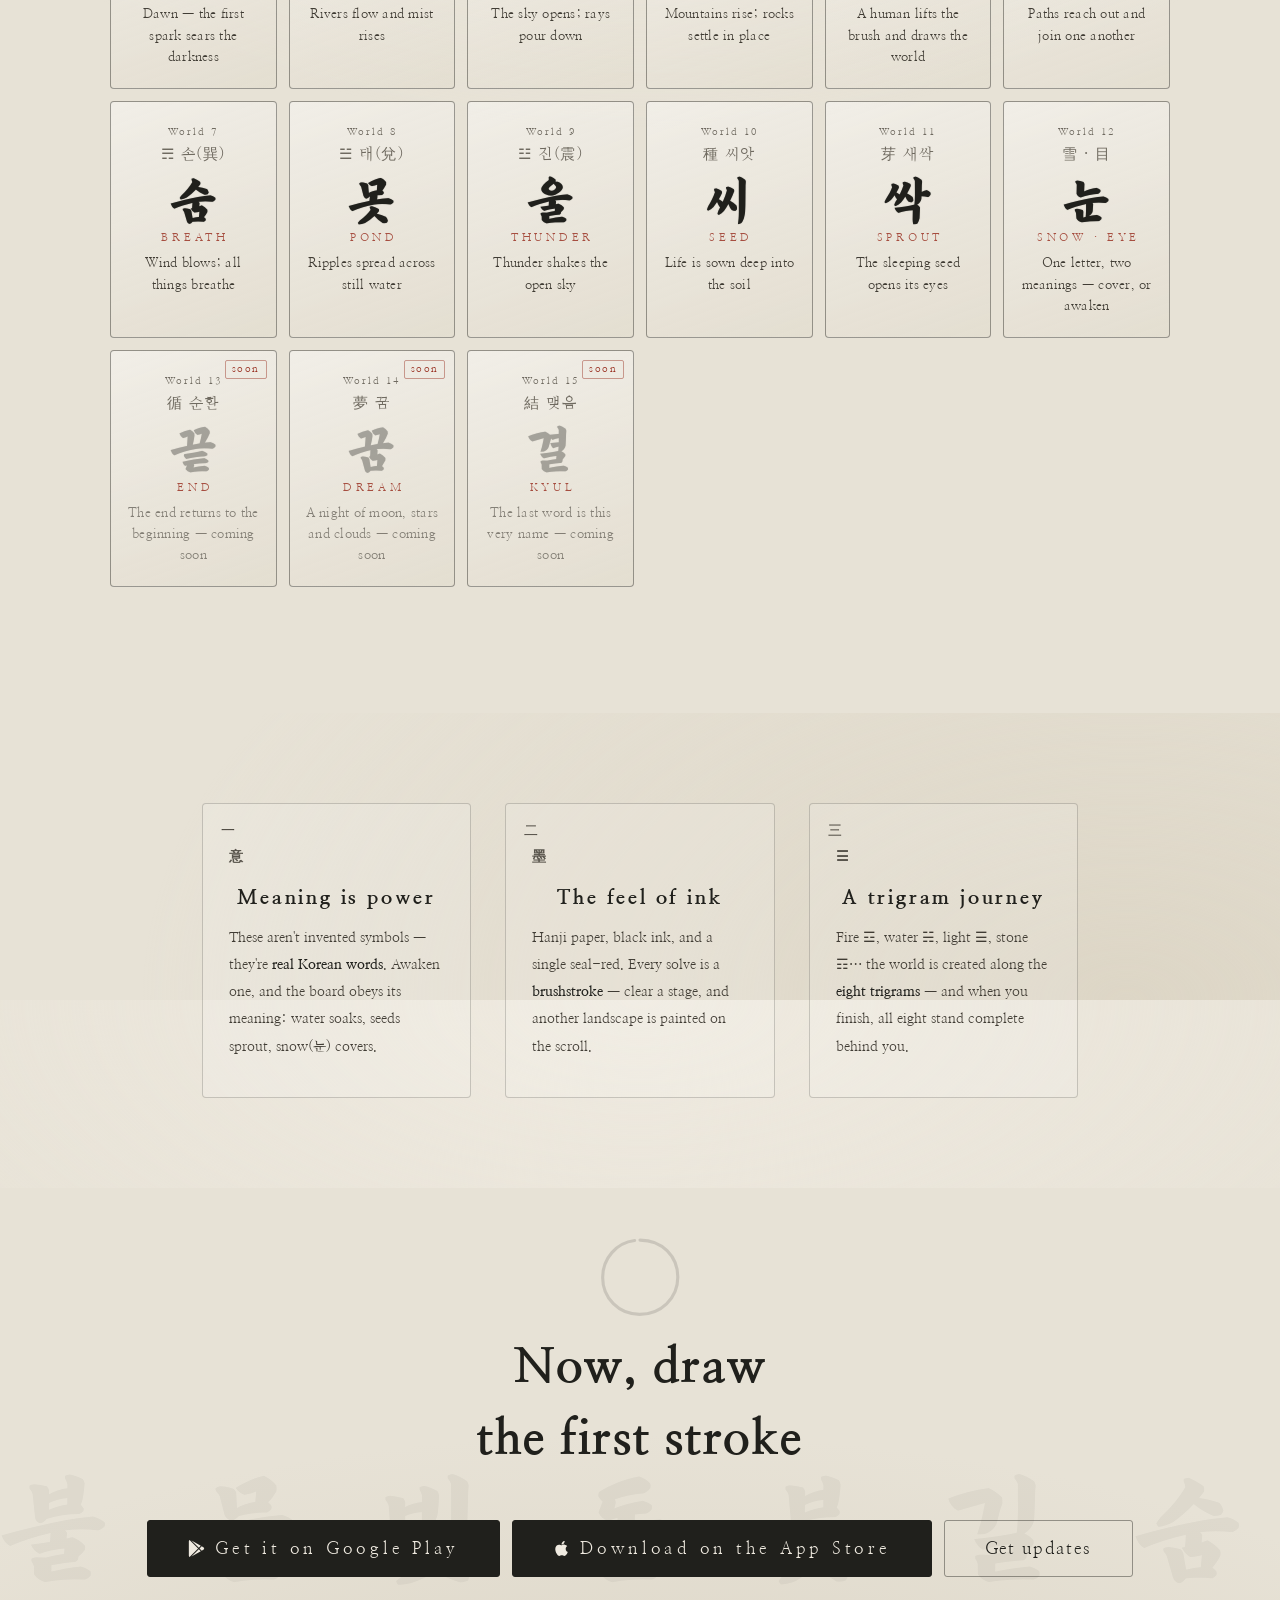
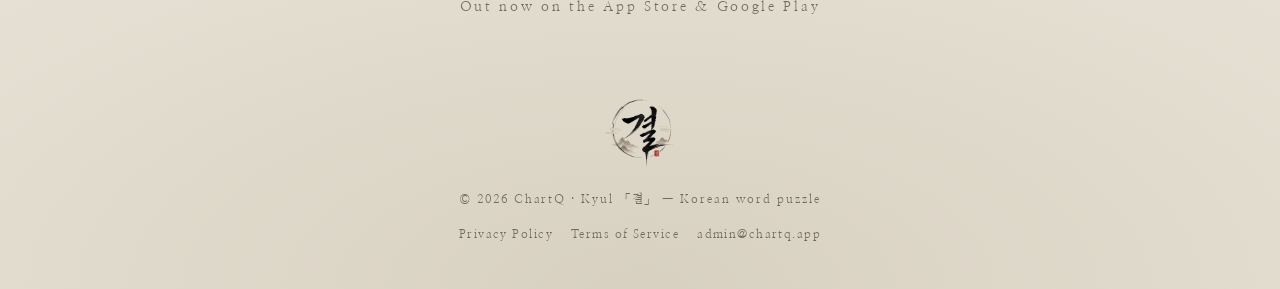
==== commit e6cf95cb: "iOS App Store 출시 — 다운로드 버튼 추가 (기기별 분기 완성) - '준비 중' 배지 → App Store 링크 버튼 (히어로·아웃트로) - data-store 분기: " ====
--- a/index.html
+++ b/index.html
@@ -66,10 +66,13 @@
         <svg viewBox="0 0 512 512" aria-hidden="true"><path fill="currentColor" d="M325.3 234.3 104.6 13l280.8 161.2-60.1 60.1zM47 0C34 6.8 25.3 19.2 25.3 35.3v441.3c0 16.1 8.7 28.5 21.7 35.3l256.6-256L47 0zm425.2 225.6-58.9-34.1-65.7 64.5 65.7 64.5 60.1-34.1c18-14.3 18-46.5-1.2-60.8zM104.6 499l280.8-161.2-60.1-60.1L104.6 499z"/></svg>
         <span class="l-en">Get it on Google Play</span><span class="l-ko">Google Play에서 받기</span>
       </a>
-      <span class="store-soon store-ios-only"><span class="l-en">App Store — coming soon</span><span class="l-ko">App Store 준비 중</span></span>
+      <a class="btn btn-primary btn-store store-ios" href="https://apps.apple.com/kr/app/kyul-ink-word-puzzle/id6794392082" target="_blank" rel="noopener">
+        <svg viewBox="0 0 384 512" aria-hidden="true"><path fill="currentColor" d="M318.7 268.7c-.2-36.7 16.4-64.4 50-84.8-18.8-26.9-47.2-41.7-84.7-44.6-35.5-2.8-74.3 20.7-88.5 20.7-15 0-49.4-19.7-76.4-19.7C63.3 141.2 4 184.8 4 273.5q0 39.3 14.4 81.2c12.8 36.7 59 126.7 107.2 125.2 25.2-.6 43-17.9 75.8-17.9 31.8 0 48.3 17.9 76.4 17.9 48.6-.7 90.4-82.5 102.6-119.3-65.2-30.7-61.7-90-61.7-91.9zm-56.6-164.2c27.3-32.4 24.8-61.9 24-72.5-24.1 1.4-52 16.4-67.9 34.9-17.5 19.8-27.8 44.3-25.6 71.9 26.1 2 49.9-11.4 69.5-34.3z"/></svg>
+        <span class="l-en">Download on the App Store</span><span class="l-ko">App Store에서 받기</span>
+      </a>
       <a class="btn" href="#journey"><span class="l-en">Unroll the Scroll</span><span class="l-ko">두루마리 펼치기</span></a>
     </div>
-    <p class="hero-stats"><span class="l-en">12 worlds · 144 puzzles · out now on Google Play · iOS soon</span><span class="l-ko">열두 세계 · 백사십사 마당 · Google Play 출시 · iOS 준비 중</span></p>
+    <p class="hero-stats"><span class="l-en">12 worlds · 144 puzzles · out now on iOS &amp; Android</span><span class="l-ko">열두 세계 · 백사십사 마당 · iOS · Android 출시</span></p>
   </div>
 </header>
 
@@ -235,10 +238,13 @@
       <svg viewBox="0 0 512 512" aria-hidden="true"><path fill="currentColor" d="M325.3 234.3 104.6 13l280.8 161.2-60.1 60.1zM47 0C34 6.8 25.3 19.2 25.3 35.3v441.3c0 16.1 8.7 28.5 21.7 35.3l256.6-256L47 0zm425.2 225.6-58.9-34.1-65.7 64.5 65.7 64.5 60.1-34.1c18-14.3 18-46.5-1.2-60.8zM104.6 499l280.8-161.2-60.1-60.1L104.6 499z"/></svg>
       <span class="l-en">Get it on Google Play</span><span class="l-ko">Google Play에서 받기</span>
     </a>
-    <span class="store-soon store-ios-only"><span class="l-en">App Store — coming soon</span><span class="l-ko">App Store 준비 중</span></span>
-    <a class="btn btn-big" href="mailto:admin@chartq.app"><span class="l-en">Get launch updates</span><span class="l-ko">출시 소식 받기</span></a>
-  </div>
-  <p class="outro-soon reveal"><span class="l-en">Out now on Google Play — iOS is still on the inkstone</span><span class="l-ko">Google Play 정식 출시 — iOS는 붓을 갈고 있습니다</span></p>
+    <a class="btn btn-primary btn-big btn-store store-ios" href="https://apps.apple.com/kr/app/kyul-ink-word-puzzle/id6794392082" target="_blank" rel="noopener">
+      <svg viewBox="0 0 384 512" aria-hidden="true"><path fill="currentColor" d="M318.7 268.7c-.2-36.7 16.4-64.4 50-84.8-18.8-26.9-47.2-41.7-84.7-44.6-35.5-2.8-74.3 20.7-88.5 20.7-15 0-49.4-19.7-76.4-19.7C63.3 141.2 4 184.8 4 273.5q0 39.3 14.4 81.2c12.8 36.7 59 126.7 107.2 125.2 25.2-.6 43-17.9 75.8-17.9 31.8 0 48.3 17.9 76.4 17.9 48.6-.7 90.4-82.5 102.6-119.3-65.2-30.7-61.7-90-61.7-91.9zm-56.6-164.2c27.3-32.4 24.8-61.9 24-72.5-24.1 1.4-52 16.4-67.9 34.9-17.5 19.8-27.8 44.3-25.6 71.9 26.1 2 49.9-11.4 69.5-34.3z"/></svg>
+      <span class="l-en">Download on the App Store</span><span class="l-ko">App Store에서 받기</span>
+    </a>
+    <a class="btn btn-big" href="mailto:admin@chartq.app"><span class="l-en">Get updates</span><span class="l-ko">소식 받기</span></a>
+  </div>
+  <p class="outro-soon reveal"><span class="l-en">Out now on the App Store &amp; Google Play</span><span class="l-ko">App Store · Google Play 정식 출시</span></p>
   <div class="outro-foot">
     <img class="foot-logo" src="assets/logo-alpha.png" alt="결 Kyul" />
     <p><span class="l-en">© 2026 ChartQ · Kyul 「결」 — Korean word puzzle</span><span class="l-ko">© 2026 ChartQ · 「결」 — 한글 단어 퍼즐</span></p>
--- a/css/style.css
+++ b/css/style.css
@@ -87,16 +87,11 @@
 .btn-primary:hover{border-color:var(--seal)}
 .btn-big{font-size:17px; padding:17px 40px}
 
-/* 스토어 버튼 — html[data-store] 로 기기별 분기 (android/ios/other) */
+/* 스토어 버튼 — html[data-store] 로 기기별 분기: ios→App Store만, android→Play만, other→둘 다 */
 .btn-store{gap:10px}
 .btn-store svg{width:17px; height:17px; flex:none}
-.store-soon{
-  display:inline-flex; align-items:center; justify-content:center; gap:8px;
-  font-family:var(--serif); font-size:13px; letter-spacing:.14em; color:var(--ink-faint);
-  border:1px dashed var(--line-bold); border-radius:3px; padding:13px 22px;
-}
 html[data-store="ios"] .store-android{display:none !important}
-html:not([data-store="ios"]) .store-ios-only{display:none !important}
+html[data-store="android"] .store-ios{display:none !important}
 
 .enso{width:150px; height:150px; color:var(--ink); opacity:.09}
 .enso-sm{width:90px; height:90px; opacity:.14}
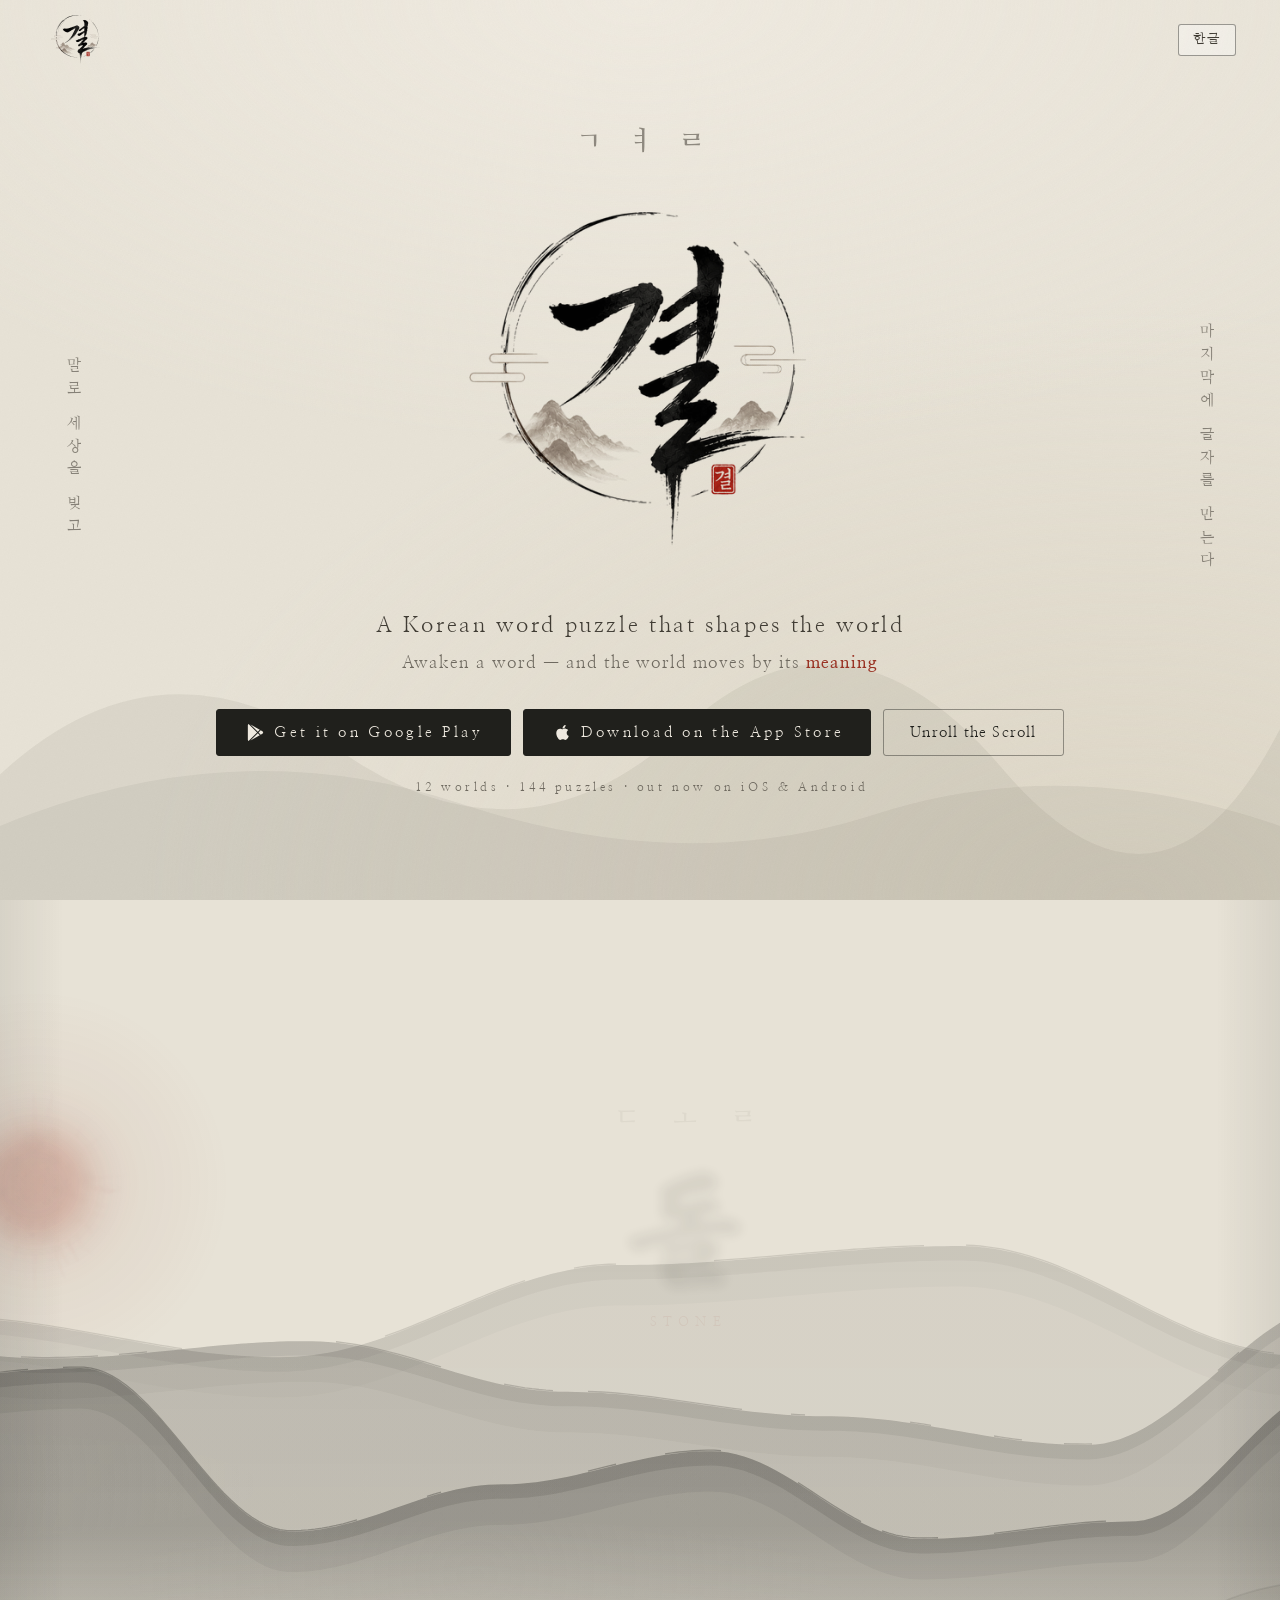
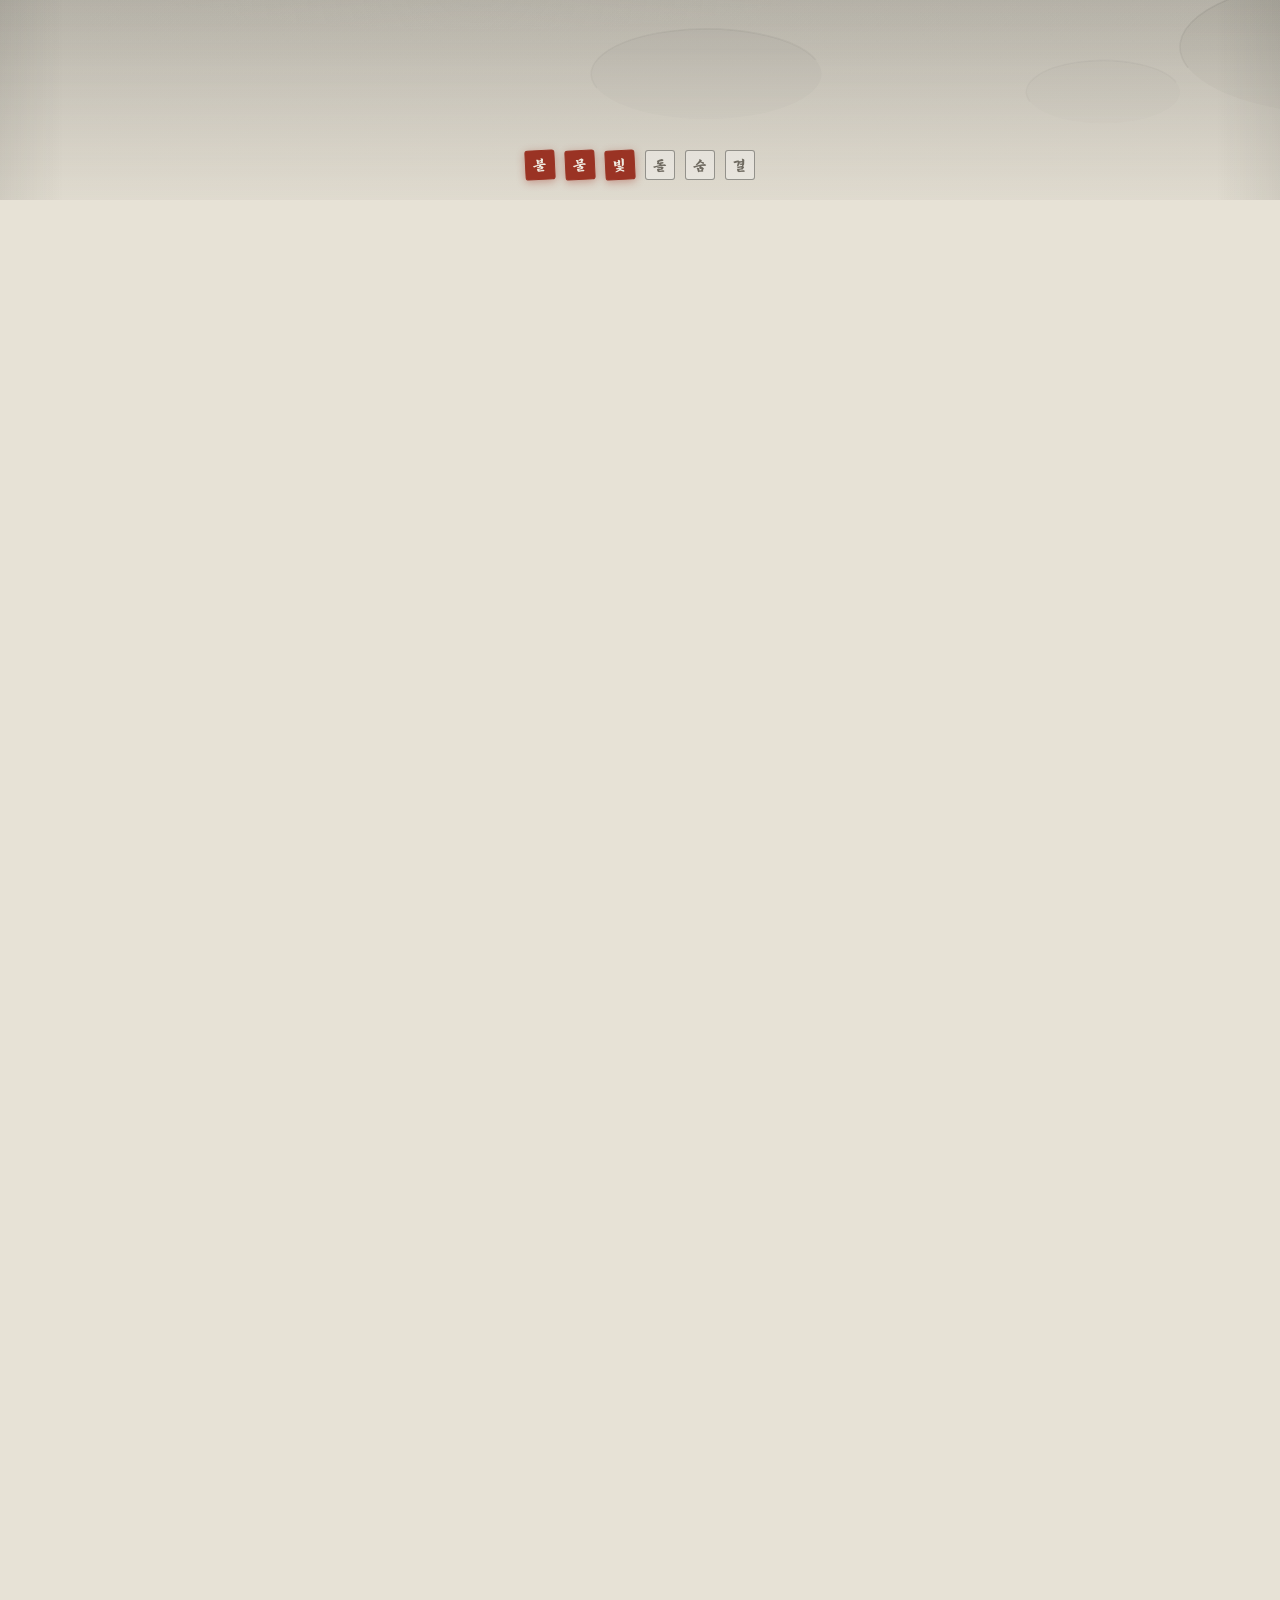
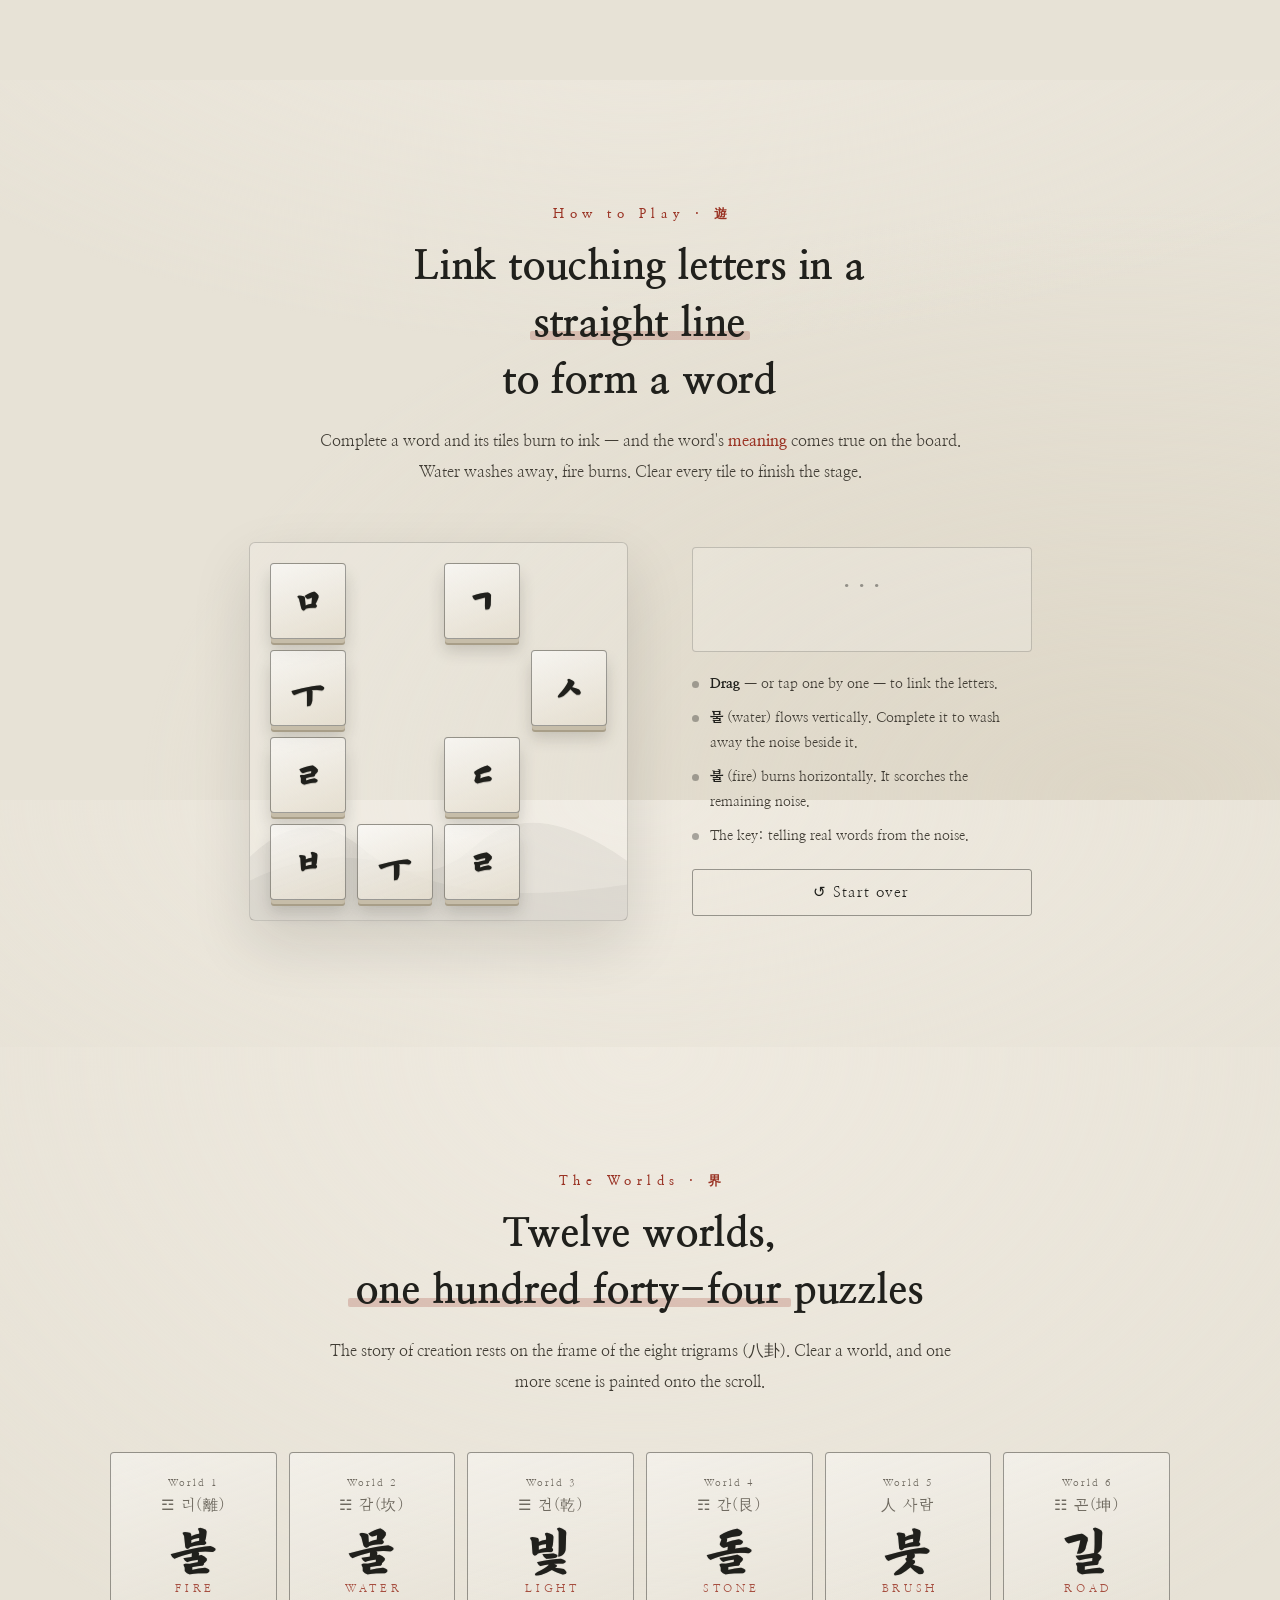
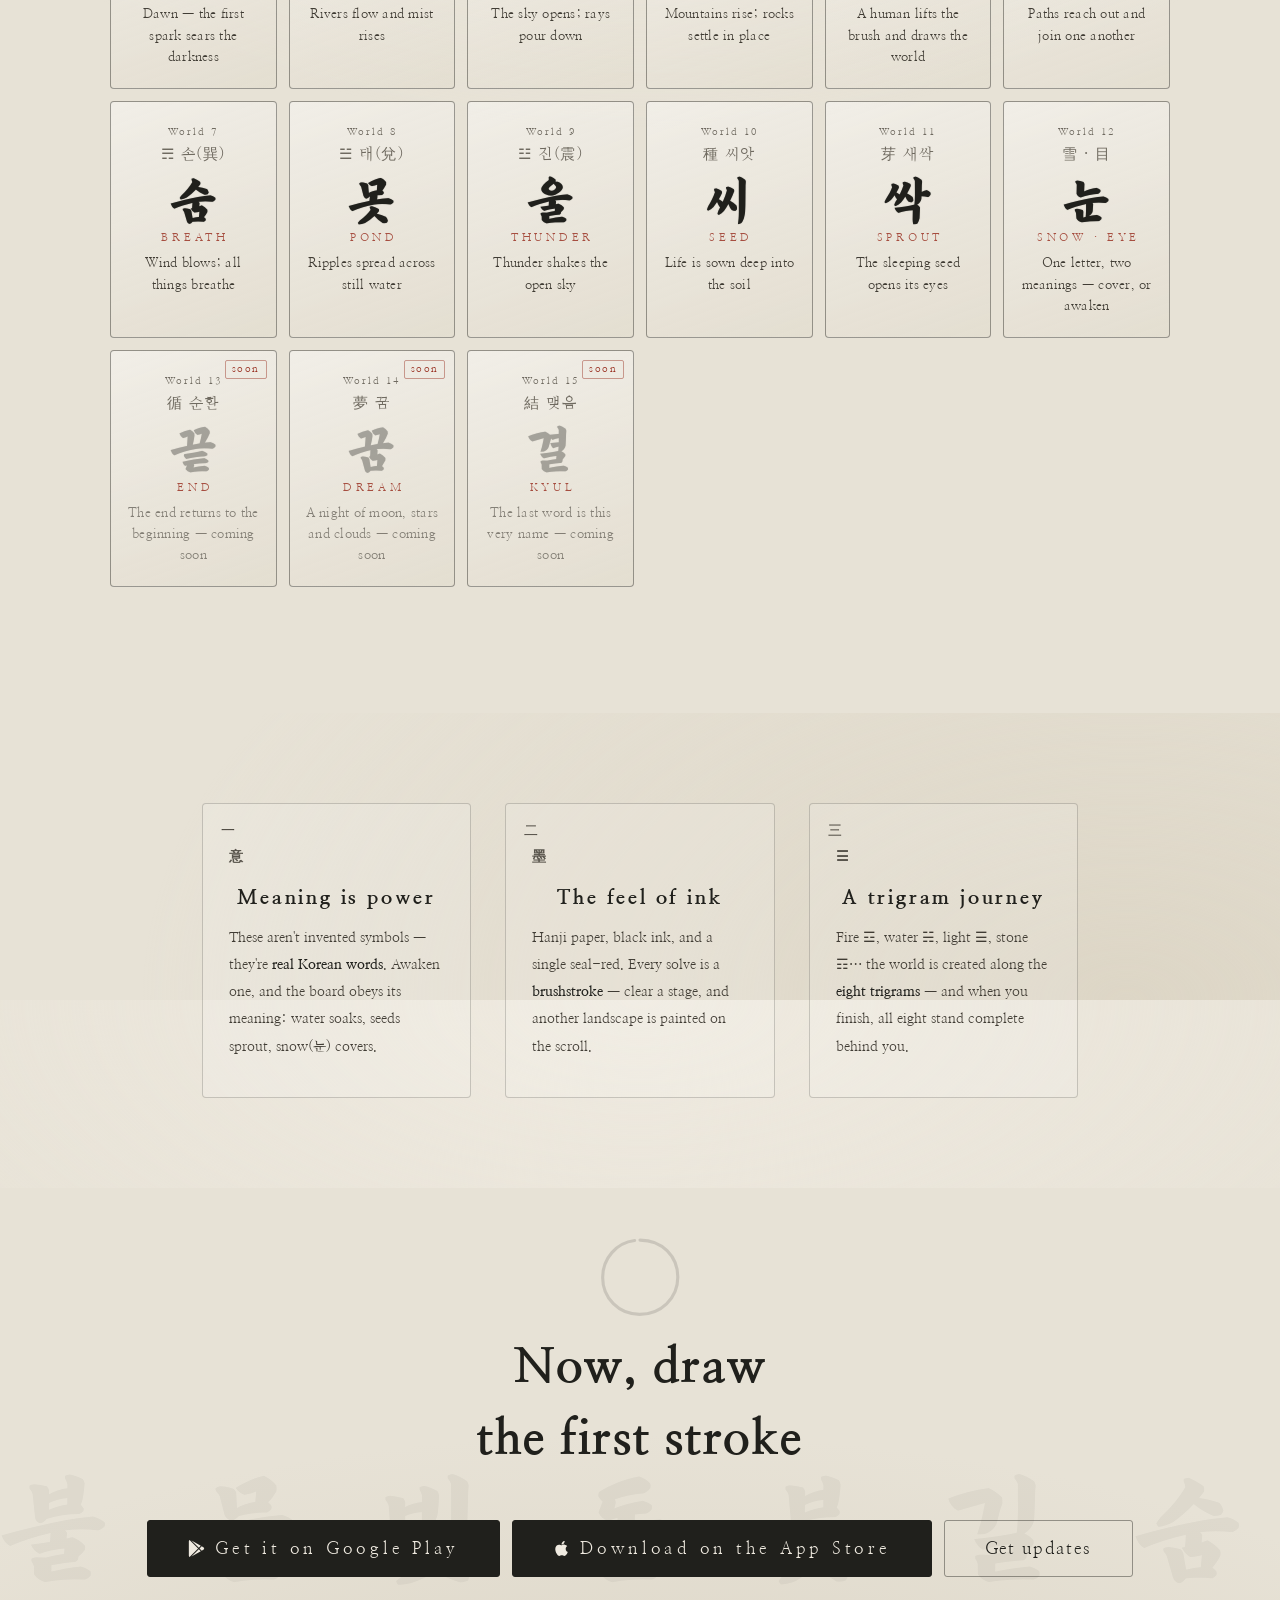
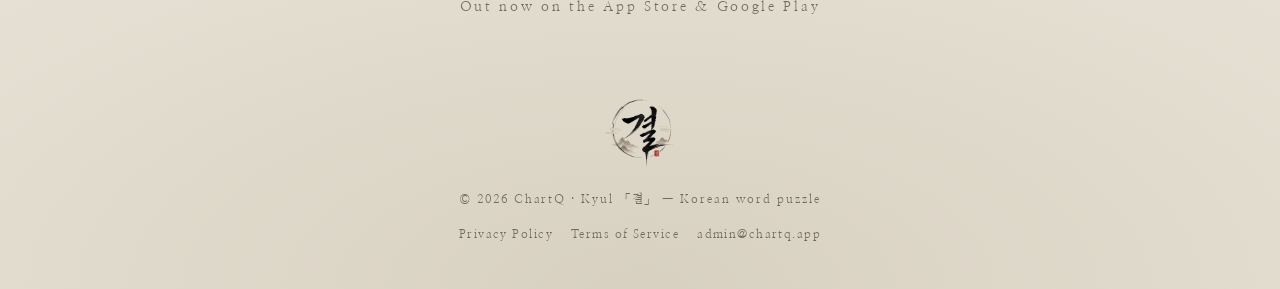
==== commit 8748ec60: "/kyul 스마트 스토어 링크 — 기기 감지 즉시 리다이렉트 (키캡 방식) - iOS→App Store, Android→Play 즉시 location.replace, 데스크톱→양대" ====
--- a/index.html
+++ b/index.html
@@ -11,6 +11,7 @@
 <meta property="og:type" content="website" />
 <meta property="og:url" content="https://kyul.chartq.app" />
 <meta property="og:image" content="https://kyul.chartq.app/assets/logo.png" />
+<meta name="apple-itunes-app" content="app-id=6794392082" />
 <link rel="icon" type="image/png" href="assets/favicon.png" />
 <link rel="preload" href="assets/fonts/Dokrip.woff" as="font" type="font/woff" crossorigin />
 <link rel="preconnect" href="https://fonts.googleapis.com" />
--- a/css/style.css
+++ b/css/style.css
@@ -409,6 +409,26 @@
   from{opacity:.9; transform:translate(0,0) scale(.3)}
   to{opacity:0; transform:translate(var(--sx,0), var(--sy,0)) scale(1)}
 }
+
+/* ── /kyul 스마트 스토어 링크 (데스크톱 폴백) ── */
+.getapp{
+  min-height:100svh; display:flex; flex-direction:column; align-items:center; justify-content:center;
+  gap:16px; text-align:center; padding:40px 20px;
+}
+.getapp-logo{width:clamp(200px,36vw,320px); height:auto; user-select:none; -webkit-user-drag:none;
+  animation:logo-soak 1.6s cubic-bezier(.25,.6,.3,1) .2s both;
+  -webkit-mask-image:radial-gradient(circle at 50% 46%, #000 58%, transparent 74%);
+          mask-image:radial-gradient(circle at 50% 46%, #000 58%, transparent 74%);
+  -webkit-mask-repeat:no-repeat; mask-repeat:no-repeat;
+  -webkit-mask-position:center;  mask-position:center;
+  -webkit-mask-size:250% 250%;   mask-size:250% 250%;
+}
+.getapp-sub{font-size:clamp(16px,2.4vw,20px); letter-spacing:.1em; color:var(--ink-soft)}
+.getapp-line{font-size:13px; letter-spacing:.26em; padding-left:.26em; color:var(--ink-faint)}
+.getapp .hero-actions{margin-top:10px}
+.getapp-home{margin-top:22px; font-size:13px; letter-spacing:.1em; color:var(--ink-faint); text-decoration:none;
+  border-bottom:1px solid transparent; transition:color .18s,border-color .18s}
+.getapp-home:hover{color:var(--ink); border-color:var(--line-bold)}
 
 /* ── 법적 문서 페이지 (개인정보·약관) ── */
 .doc{max-width:760px; margin:0 auto; padding:120px clamp(20px,5vw,40px) 80px}
